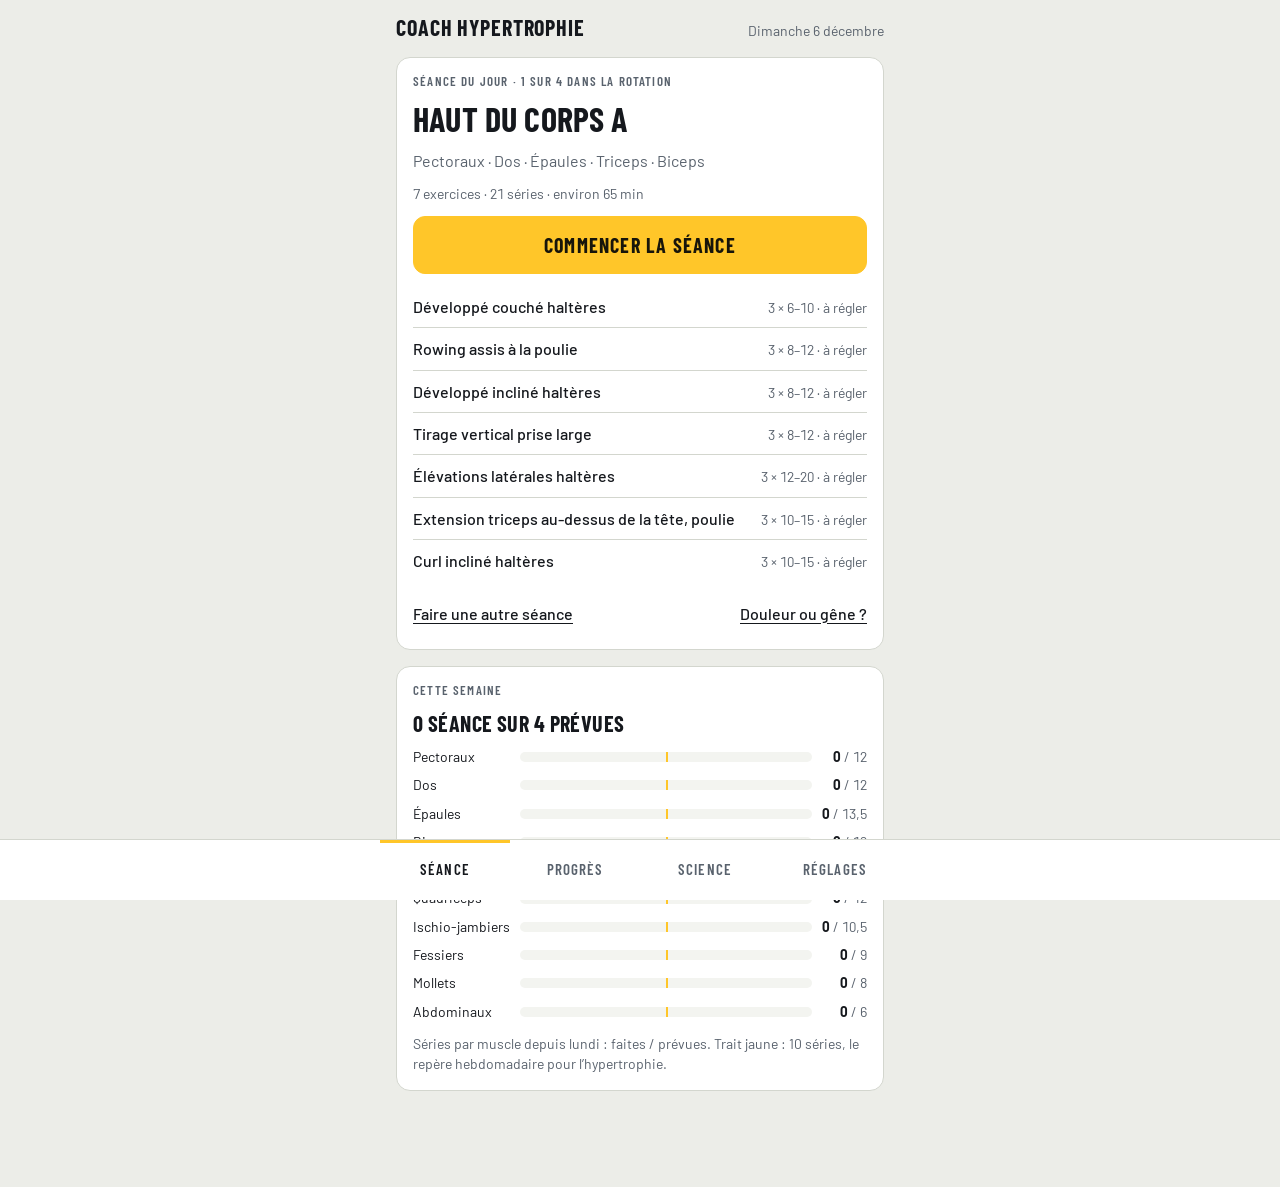
==== index.html @ 6df6e328 "Coach Hypertrophie : application web de musculation Séance du jour en rotation, charge conseillée pa" ====
<!DOCTYPE html>
<html lang="fr">
<head>
<meta charset="utf-8">
<meta name="viewport" content="width=device-width, initial-scale=1">
<title>Coach Hypertrophie</title>
<meta name="apple-mobile-web-app-capable" content="yes">
<meta name="mobile-web-app-capable" content="yes">
<meta name="apple-mobile-web-app-title" content="Coach">
<meta name="apple-mobile-web-app-status-bar-style" content="default">
<meta name="theme-color" content="#ECEDE8" media="(prefers-color-scheme: light)">
<meta name="theme-color" content="#111317" media="(prefers-color-scheme: dark)">
<link rel="manifest" href="manifest.webmanifest">
<link rel="apple-touch-icon" href="icons/icon-180.png">
<link rel="icon" type="image/png" href="icons/icon-192.png">
<link rel="preconnect" href="https://fonts.googleapis.com">
<link rel="preconnect" href="https://fonts.gstatic.com" crossorigin>
<link href="https://fonts.googleapis.com/css2?family=Barlow+Condensed:wght@500;600;700&family=Barlow:wght@400;500;600&display=swap" rel="stylesheet">
<style>
:root{
  /* Plan : une seule colonne, pensée pour le téléphone tenu d'une main à la salle.
     Un seul élément fort : la plaque jaune qui porte la charge. Le reste est calme. */
  --bg:#ECEDE8; --surface:#FFFFFF; --surface2:#F3F4F0; --ink:#15181D; --muted:#59626D; --line:#D3D6CE;
  --accent:#FFC629; --accent-ink:#17150A;
  --good:#1B7F45; --warn:#A85800; --bad:#C2352B;
  --fd:'Barlow Condensed','Arial Narrow','Helvetica Neue',sans-serif;
  --fb:'Barlow',system-ui,-apple-system,'Segoe UI',Roboto,sans-serif;
  --r:14px;
}
@media (prefers-color-scheme: dark){
  :root:not([data-theme="light"]){
    --bg:#111317; --surface:#1A1D23; --surface2:#23272F; --ink:#F0F1EC; --muted:#9AA2AC; --line:#30353E;
    --good:#43C17C; --warn:#F0A63A; --bad:#F26A5F; color-scheme:dark;
  }
}
:root[data-theme="dark"]{
  --bg:#111317; --surface:#1A1D23; --surface2:#23272F; --ink:#F0F1EC; --muted:#9AA2AC; --line:#30353E;
  --good:#43C17C; --warn:#F0A63A; --bad:#F26A5F; color-scheme:dark;
}
*{box-sizing:border-box}
html,body{margin:0;min-height:100%}
body{background:var(--bg);color:var(--ink);font:400 16px/1.45 var(--fb);-webkit-text-size-adjust:100%;-webkit-tap-highlight-color:transparent}
button,input,select,textarea{font:inherit;color:inherit}
button{touch-action:manipulation;cursor:pointer}
h1,h2,h3,p{margin:0}
h1,h2,h3{text-wrap:balance}
a{color:inherit}
:focus-visible{outline:3px solid var(--accent);outline-offset:2px}
#app{max-width:520px;margin:0 auto;padding:16px 16px 96px;display:flex;flex-direction:column;gap:16px}
#app.v-workout{padding-bottom:40px}

/* ---- éléments communs ---- */
.brand{display:flex;justify-content:space-between;align-items:baseline;gap:12px}
.brand b{font:700 22px/1 var(--fd);letter-spacing:.04em;text-transform:uppercase}
.brand span{color:var(--muted);font-size:14px}
.card{background:var(--surface);border:1px solid var(--line);border-radius:var(--r);padding:16px;display:flex;flex-direction:column;gap:12px}
.eyebrow{font:600 13px/1.2 var(--fd);letter-spacing:.09em;text-transform:uppercase;color:var(--muted)}
.title{font:700 34px/1.02 var(--fd);letter-spacing:.005em;text-transform:uppercase}
.h2{font:700 22px/1.1 var(--fd);letter-spacing:.02em;text-transform:uppercase}
.muted{color:var(--muted)}
.small{font-size:14px}
.row{display:flex;gap:10px;align-items:center}
.wrap{flex-wrap:wrap}
.grow{flex:1 1 auto;min-width:0}
.num{font-variant-numeric:tabular-nums}
.btn{min-height:48px;padding:10px 16px;border-radius:12px;border:1px solid var(--line);background:var(--surface);font-weight:600;text-align:center}
.btn:active{transform:translateY(1px)}
.btn.primary{background:var(--accent);border-color:var(--accent);color:var(--accent-ink);font:700 20px/1 var(--fd);letter-spacing:.06em;text-transform:uppercase;min-height:58px}
.btn.dark{background:var(--ink);border-color:var(--ink);color:var(--bg)}
.btn.danger{color:var(--bad);border-color:var(--bad)}
.btn.block{width:100%}
.btn.sm{min-height:40px;padding:6px 12px;font-size:14px}
.link{background:none;border:0;padding:8px 0;text-decoration:underline;text-underline-offset:3px;font-weight:500;min-height:40px;text-align:left}
.pill{display:inline-flex;align-items:center;gap:6px;padding:3px 10px;border-radius:999px;border:1px solid var(--line);font-size:13px;font-weight:600;white-space:nowrap}
.pill.good{color:var(--good);border-color:var(--good)}
.pill.warn{color:var(--warn);border-color:var(--warn)}
.pill.bad{color:var(--bad);border-color:var(--bad)}
.pill.solid{background:var(--ink);color:var(--bg);border-color:var(--ink)}

/* ---- accueil ---- */
.exlist{list-style:none;margin:0;padding:0;display:flex;flex-direction:column}
.exlist li{display:flex;justify-content:space-between;gap:12px;padding:9px 0;border-top:1px solid var(--line);align-items:baseline}
.exlist li:first-child{border-top:0}
.exlist .n{font-weight:500}
.exlist .d{color:var(--muted);font-size:14px;white-space:nowrap;font-variant-numeric:tabular-nums}
.exlist li.off .n{text-decoration:line-through;color:var(--muted)}
.vol{display:grid;grid-template-columns:auto 1fr auto;gap:8px 10px;align-items:center;font-size:14px}
.vol .bar{height:10px;background:var(--surface2);border-radius:5px;position:relative;overflow:hidden}
.vol .bar i{position:absolute;left:0;top:0;bottom:0;background:var(--ink);border-radius:5px}
.vol .bar i.ok{background:var(--good)}
.vol .bar em{position:absolute;left:50%;top:0;bottom:0;width:2px;background:var(--accent)}
.vol .v{font-variant-numeric:tabular-nums;color:var(--muted);text-align:right;white-space:nowrap}
.vol .v b{color:var(--ink)}
.tabs{position:fixed;left:0;right:0;bottom:0;background:var(--surface);border-top:1px solid var(--line);z-index:5}
.tabs div{max-width:520px;margin:0 auto;display:grid;grid-template-columns:repeat(4,1fr)}
.tabs button{background:none;border:0;border-top:3px solid transparent;min-height:60px;padding:8px 2px 12px;font:600 15px/1 var(--fd);letter-spacing:.07em;text-transform:uppercase;color:var(--muted)}
.tabs button.on{color:var(--ink);border-top-color:var(--accent)}

/* ---- séance ---- */
.wtop{display:flex;align-items:center;gap:8px}
.wtop .mid{flex:1;min-width:0;text-align:center}
.wtop .mid b{display:block;font:700 18px/1.1 var(--fd);letter-spacing:.05em;text-transform:uppercase;white-space:nowrap;overflow:hidden;text-overflow:ellipsis}
.wtop .mid span{font-variant-numeric:tabular-nums;color:var(--muted);font-size:14px}
.segs{display:flex;gap:4px}
.segs i{flex:1;height:6px;border-radius:3px;background:var(--line)}
.segs i.done{background:var(--ink)}
.segs i.cur{background:var(--accent)}
.segs i.skip{background:repeating-linear-gradient(90deg,var(--line) 0 4px,transparent 4px 8px)}
.banner{background:var(--surface);border:2px solid var(--accent);border-radius:var(--r);padding:12px 14px;display:flex;flex-direction:column;gap:10px}
.demo{position:relative;border-radius:var(--r);overflow:hidden;background:#000;aspect-ratio:3/2;border:0;padding:0;display:block;width:100%}
.demo .ph{position:absolute;inset:0;background-size:200% 100%;background-position:0 0;animation:flip 2.8s steps(1) infinite}
.demo.paused .ph{animation-play-state:paused}
.demo .lbl{position:absolute;left:10px;bottom:10px;background:rgba(0,0,0,.66);color:#fff;font:600 13px/1 var(--fd);letter-spacing:.08em;text-transform:uppercase;padding:6px 9px;border-radius:6px}
@keyframes flip{0%{background-position:0 0}50%{background-position:100% 0}100%{background-position:100% 0}}
@media (prefers-reduced-motion: reduce){
  .demo{aspect-ratio:3/1}
  .demo .ph{animation:none;background-size:100% 100%}
}
.exname{font:700 30px/1.02 var(--fd);letter-spacing:.005em;text-transform:uppercase}
.plate{background:var(--accent);color:var(--accent-ink);border-radius:var(--r);padding:14px 16px 12px;display:grid;grid-template-columns:1fr auto;gap:4px 14px;align-items:end;position:relative;overflow:hidden}
.plate::after{content:"";position:absolute;right:-70px;top:-70px;width:210px;height:210px;border-radius:50%;border:26px solid rgba(23,21,10,.07);box-shadow:inset 0 0 0 34px rgba(23,21,10,.05);pointer-events:none}
.plate .eyebrow{grid-column:1/-1;color:var(--accent-ink);opacity:.72}
.plate .load{font:700 76px/.86 var(--fd);letter-spacing:-.01em;font-variant-numeric:tabular-nums;display:flex;align-items:baseline;gap:6px;flex-wrap:wrap}
.plate .load.txt{font-size:40px;line-height:1}
.plate .load small{font:600 20px/1 var(--fd);letter-spacing:.04em;text-transform:uppercase}
.plate .unit{grid-column:1;font:600 14px/1.2 var(--fd);letter-spacing:.08em;text-transform:uppercase;opacity:.72;min-height:17px}
.plate .side{grid-row:2/4;grid-column:2;text-align:right;position:relative;z-index:1}
.plate .side b{display:block;font:700 40px/.9 var(--fd);font-variant-numeric:tabular-nums}
.plate .side span{display:block;font:600 14px/1.25 var(--fd);letter-spacing:.08em;text-transform:uppercase;opacity:.72}
.why{font-size:15px}
.note{font-size:14px;color:var(--muted);border-left:3px solid var(--accent);padding-left:10px}
.note.alert{border-left-color:var(--bad);color:var(--ink)}
.chips{display:flex;gap:8px;flex-wrap:wrap}
.setchip{border:1px solid var(--line);background:var(--surface);border-radius:10px;padding:8px 10px;font-size:14px;font-weight:600;font-variant-numeric:tabular-nums;min-height:40px}
.inputs{display:grid;grid-template-columns:1fr 1fr;gap:10px}
.stp{display:flex;flex-direction:column;gap:6px}
.stp label{font:600 13px/1.2 var(--fd);letter-spacing:.09em;text-transform:uppercase;color:var(--muted)}
.stp div{display:grid;grid-template-columns:48px 1fr 48px;border:1px solid var(--line);border-radius:12px;overflow:hidden;background:var(--surface)}
.stp button{border:0;background:var(--surface2);font:700 26px/1 var(--fd);min-height:56px}
.stp input{border:0;background:transparent;text-align:center;font:700 30px/1 var(--fd);width:100%;min-width:0;font-variant-numeric:tabular-nums;padding:0}
.seg{display:flex;border:1px solid var(--line);border-radius:12px;overflow:hidden;background:var(--surface)}
.seg button{flex:1;border:0;border-left:1px solid var(--line);background:transparent;min-height:46px;font-weight:600;padding:6px 4px}
.seg button:first-child{border-left:0}
.seg button.on{background:var(--ink);color:var(--bg)}
.field{display:flex;flex-direction:column;gap:6px}
.field>span{font:600 13px/1.2 var(--fd);letter-spacing:.09em;text-transform:uppercase;color:var(--muted)}
.acts{display:grid;grid-template-columns:1fr 1fr;gap:8px}
.acts .btn{font-size:15px;padding:8px 10px}
.cues{margin:0;padding-left:22px;display:flex;flex-direction:column;gap:4px;font-size:15px}
.rest{background:var(--ink);color:var(--bg);border-radius:var(--r);padding:16px;display:flex;flex-direction:column;gap:12px}
.rest .eyebrow{color:inherit;opacity:.7}
.rest .t{font:700 84px/.82 var(--fd);font-variant-numeric:tabular-nums;letter-spacing:-.01em}
.rest .bar{height:8px;border-radius:4px;background:rgba(127,127,127,.35);overflow:hidden}
.rest .bar i{display:block;height:100%;background:var(--accent);width:0}
.rest .btn{background:transparent;color:inherit;border-color:rgba(127,127,127,.6)}
.rest .btn.primary{background:var(--accent);color:var(--accent-ink);border-color:var(--accent)}
.rest .tip{font-size:15px;opacity:.9}
.queue{list-style:none;margin:0;padding:0}
.queue li{border-top:1px solid var(--line)}
.queue li:first-child{border-top:0}
.queue button{width:100%;background:none;border:0;display:flex;justify-content:space-between;gap:12px;padding:11px 0;text-align:left;align-items:baseline;min-height:44px}
.queue .d{color:var(--muted);font-size:14px;white-space:nowrap}

/* ---- rapport, progrès ---- */
.tiles{display:grid;grid-template-columns:repeat(3,1fr);gap:8px}
.tile{background:var(--surface2);border-radius:10px;padding:10px 8px;text-align:center}
.tile b{display:block;font:700 28px/1 var(--fd);font-variant-numeric:tabular-nums}
.tile span{font:600 12px/1.2 var(--fd);letter-spacing:.08em;text-transform:uppercase;color:var(--muted)}
.rrow{border-top:1px solid var(--line);padding:11px 0;display:flex;flex-direction:column;gap:5px}
.rrow:first-child{border-top:0;padding-top:0}
.rrow .hd{display:flex;justify-content:space-between;gap:10px;align-items:baseline}
.rrow .hd b{font-weight:600}
.rrow .sets{font-size:14px;color:var(--muted);font-variant-numeric:tabular-nums}
.list{list-style:none;margin:0;padding:0;display:flex;flex-direction:column;gap:8px}
.list li{padding-left:16px;position:relative}
.list li::before{content:"";position:absolute;left:0;top:.62em;width:7px;height:2px;background:var(--ink)}
.sess{width:100%;background:none;border:0;border-top:1px solid var(--line);padding:12px 0;display:flex;justify-content:space-between;gap:12px;text-align:left;align-items:center;min-height:52px}
.sess:first-of-type{border-top:0}
.sess small{display:block;color:var(--muted);font-size:14px}
.chart{width:100%;height:auto;display:block}
.chart text{font:500 11px var(--fb);fill:var(--muted)}
select,.inp{min-height:48px;border-radius:12px;border:1px solid var(--line);background:var(--surface);padding:8px 12px;width:100%;font-size:16px}
textarea.inp{min-height:110px;font-size:14px;font-family:ui-monospace,Menlo,monospace}
.sci .k{font:700 22px/1.08 var(--fd);letter-spacing:.01em;text-transform:uppercase}
.sci .app{background:var(--surface2);border-radius:10px;padding:10px 12px;font-size:15px}
.sci .src{font-size:14px;color:var(--muted);display:flex;flex-direction:column;gap:4px}
.set-row{display:flex;justify-content:space-between;gap:12px;align-items:center;border-top:1px solid var(--line);padding:10px 0}
.set-row:first-of-type{border-top:0}
.sw{min-width:92px}

/* ---- feuilles et messages ---- */
#sheet{position:fixed;inset:0;z-index:20;display:none}
#sheet.on{display:block}
#sheet .bg{position:absolute;inset:0;background:rgba(0,0,0,.55)}
#sheet .box{position:absolute;left:0;right:0;bottom:0;max-height:88%;overflow:auto;background:var(--surface);border-radius:18px 18px 0 0;padding:18px 16px 28px;display:flex;flex-direction:column;gap:12px;max-width:520px;margin:0 auto}
.zone{display:grid;grid-template-columns:1fr 210px;gap:10px;align-items:center}
.alt{width:100%;text-align:left;background:var(--surface);border:1px solid var(--line);border-radius:12px;padding:10px 12px;display:flex;flex-direction:column;gap:6px;min-height:52px}
.alt[disabled]{opacity:.55}
.alt.cur{border-color:var(--ink);border-width:2px}
#toast{position:fixed;left:16px;right:16px;bottom:78px;z-index:30;display:none;justify-content:center;pointer-events:none}
#toast.on{display:flex}
#toast div{background:var(--ink);color:var(--bg);padding:12px 16px;border-radius:12px;max-width:488px;font-weight:500;box-shadow:0 6px 24px rgba(0,0,0,.25)}
.v-workout~#toast{bottom:20px}
@media (max-width:360px){
  .plate .load{font-size:62px}
  .zone{grid-template-columns:1fr}
  .tiles{grid-template-columns:repeat(2,1fr)}
}

</style>
</head>
<body>
<main id="app"></main>
<div id="sheet"></div>
<div id="toast" role="status" aria-live="polite"></div>
<script>
/* ===== Données : muscles, zones, exercices, programme, conseils, sources ===== */
const MUSCLES = {pecs:'Pectoraux', dos:'Dos', epaules:'Épaules', biceps:'Biceps', triceps:'Triceps',
  quads:'Quadriceps', ischios:'Ischio-jambiers', fessiers:'Fessiers', mollets:'Mollets', abdos:'Abdominaux'};
const ZONES = {ep:'Épaule', co:'Coude', po:'Poignet', nu:'Nuque', do:'Bas du dos', ha:'Hanche', ge:'Genou', ch:'Cheville / pied'};
const EQ = {machine:'Machine', cable:'Poulie', dumbbell:'Haltères', barbell:'Barre', smith:'Barre guidée', body:'Poids du corps'};
const GENERIC_ST = {dumbbell:1, barbell:1, cable:1, body:1, ezbar:1};

/* X(id, nom, muscle principal, muscles secondaires (0,5 série), créneau, poste, matériel,
     type c=polyarticulaire i=isolation, pas de charge, sollicitation articulaire 0-3, photo, consignes, options) */
const EX = [];
function X(id,n,m,s,slot,st,eq,t,inc,j,img,cues,o){ EX.push(Object.assign({id:id,n:n,m:m,s:s,slot:slot,st:st,eq:eq,t:t,inc:inc,j:j,img:img,cues:cues},o||{})); }

// ---------- Pectoraux
X('dc_halt','Développé couché haltères','pecs',['triceps','epaules'],'press_h','dumbbell','dumbbell','c',2,{ep:2,co:1,po:1},'Dumbbell_Bench_Press',
  ['Allongé, pieds au sol, omoplates serrées.','Descends les haltères au niveau de la poitrine, coudes à 45°.','Pousse sans décoller les épaules du banc.'],{per:1,start:14});
X('chest_press','Chest press machine','pecs',['triceps','epaules'],'press_h','chestpress','machine','c',5,{ep:1,co:1,po:1},'Machine_Bench_Press',
  ['Règle le siège : poignées à hauteur de poitrine.','Pousse sans verrouiller les coudes, reviens lentement.','Garde les omoplates collées au dossier.'],{start:30});
X('dc_barre','Développé couché barre','pecs',['triceps','epaules'],'press_h','benchbar','barbell','c',2.5,{ep:3,co:2,po:2},'Barbell_Bench_Press_-_Medium_Grip',
  ['Yeux sous la barre, omoplates serrées, pieds ancrés.','Descends la barre sur le bas de la poitrine.','Poignets droits, coudes à 45° du buste.'],{start:40});
X('dc_smith','Développé couché barre guidée','pecs',['triceps','epaules'],'press_h','smith','smith','c',2.5,{ep:2,co:1,po:2},'Smith_Machine_Bench_Press',
  ['Banc centré sous la barre guidée.','Descends sur le milieu de la poitrine, pousse droit.','Omoplates serrées pendant toute la série.'],{start:30});
X('pompes','Pompes','pecs',['triceps','epaules'],'press_h','body','body','c',2.5,{ep:1,co:1,po:2},'Pushups',
  ['Mains un peu plus larges que les épaules, corps gainé.','Descends la poitrine près du sol, repousse.','Ne creuse pas le bas du dos.'],{bw:1,noload:1});
X('di_halt','Développé incliné haltères','pecs',['triceps','epaules'],'press_incline','dumbbell','dumbbell','c',2,{ep:2,co:1,po:1},'Incline_Dumbbell_Press',
  ['Banc incliné à 30°, omoplates serrées.','Descends les haltères sur le haut de la poitrine.','Pousse vers le haut, pas vers l\'avant.'],{per:1,start:12});
X('di_machine','Développé incliné machine','pecs',['triceps','epaules'],'press_incline','inclinepress','machine','c',5,{ep:1,co:1,po:1},'Leverage_Incline_Chest_Press',
  ['Règle le siège : poignées au niveau du haut de la poitrine.','Pousse, puis reviens lentement jusqu\'à l\'étirement.','Dos et tête contre le dossier.'],{start:25});
X('di_smith','Développé incliné barre guidée','pecs',['triceps','epaules'],'press_incline','smith','smith','c',2.5,{ep:2,co:1,po:2},'Smith_Machine_Incline_Bench_Press',
  ['Banc incliné à 30° sous la barre guidée.','Descends sur le haut de la poitrine.','Coudes sous la barre, poignets droits.'],{start:25});
X('di_barre','Développé incliné barre','pecs',['triceps','epaules'],'press_incline','inclinebar','barbell','c',2.5,{ep:3,co:2,po:2},'Barbell_Incline_Bench_Press_-_Medium_Grip',
  ['Banc incliné à 30°, prise un peu plus large que les épaules.','Descends la barre sous les clavicules.','Garde les fesses sur le banc.'],{start:30});
X('pecdeck','Pec deck (butterfly)','pecs',[],'fly','pecdeck','machine','i',5,{ep:2},'Butterfly',
  ['Siège réglé : coudes à hauteur d\'épaules.','Ramène les bras devant toi, serre une seconde.','Reviens lentement jusqu\'à sentir l\'étirement des pectoraux.'],{start:25});
X('ecarte_poulie','Écarté à la poulie vis-à-vis','pecs',[],'fly','cable','cable','i',2.5,{ep:2,co:1},'Cable_Crossover',
  ['Poulies hautes, un pied devant, buste légèrement penché.','Ramène les mains devant toi, coudes légèrement fléchis.','Laisse les bras s\'ouvrir lentement au retour.'],{per:1,start:10});
X('ecarte_poulie_basse','Écarté poulie basse','pecs',[],'fly','cable','cable','i',2.5,{ep:1,co:1},'Low_Cable_Crossover',
  ['Poulies en bas, un pied devant.','Monte les mains devant la poitrine, de bas en haut.','Garde les coudes légèrement fléchis.'],{per:1,start:7.5});
X('ecarte_halt','Écarté haltères','pecs',[],'fly','dumbbell','dumbbell','i',1,{ep:3,co:1,po:1},'Dumbbell_Flyes',
  ['Allongé, haltères au-dessus de la poitrine, coudes souples.','Ouvre les bras en arc de cercle jusqu\'à l\'étirement.','Ne descends pas plus bas que les épaules.'],{per:1,start:8});

// ---------- Dos
X('tirage_large','Tirage vertical prise large','dos',['biceps'],'pull_v','latpull','machine','c',5,{ep:2,co:1,po:1},'Wide-Grip_Lat_Pulldown',
  ['Cuisses calées, prise plus large que les épaules.','Tire la barre vers le haut de la poitrine.','Tire avec les coudes, sans balancer le buste.'],{start:35});
X('tirage_neutre','Tirage vertical prise neutre serrée','dos',['biceps'],'pull_v','latpull','machine','c',5,{ep:1,co:1},'V-Bar_Pulldown',
  ['Poignée serrée, paumes face à face.','Tire vers le haut de la poitrine, coudes le long du corps.','Laisse les bras se tendre complètement en haut.'],{start:35});
X('tractions','Tractions','dos',['biceps'],'pull_v','pullupbar','body','c',2.5,{ep:2,co:2,po:1},'Pullups',
  ['Suspendu, prise un peu plus large que les épaules.','Monte le menton au-dessus de la barre.','Descends bras presque tendus, sans à-coup.'],{bw:1});
X('tirage_supi','Tirage vertical en supination','dos',['biceps'],'pull_v','latpull','machine','c',5,{ep:1,co:2,po:2},'Underhand_Cable_Pulldowns',
  ['Paumes vers toi, mains largeur d\'épaules.','Tire la barre vers la poitrine.','Contrôle la remontée jusqu\'à l\'étirement.'],{start:35});
X('rowing_poulie','Rowing assis à la poulie','dos',['biceps'],'row','seatedrow','machine','c',5,{ep:1,co:1,do:1},'Seated_Cable_Rows',
  ['Assis, dos droit, genoux légèrement fléchis.','Tire la poignée vers le nombril, coudes près du corps.','Laisse les épaules partir vers l\'avant au retour.'],{start:35});
X('rowing_machine','Rowing machine, poitrine en appui','dos',['biceps'],'row','rowmachine','machine','c',5,{ep:1,co:1},'Leverage_Iso_Row',
  ['Poitrine contre l\'appui, pieds au sol.','Tire les coudes vers l\'arrière, serre les omoplates.','Reviens bras tendus, lentement.'],{start:30});
X('rowing_halt','Rowing haltère un bras','dos',['biceps'],'row','dumbbell','dumbbell','c',2,{ep:1,co:1,po:1,do:1},'One-Arm_Dumbbell_Row',
  ['Un genou et une main sur le banc, dos plat.','Tire l\'haltère vers la hanche.','Ne tourne pas le buste.'],{per:1,start:16});
X('rowing_tbar','Rowing T-bar, poitrine en appui','dos',['biceps'],'row','tbar','machine','c',5,{ep:1,co:1,po:1},'Lying_T-Bar_Row',
  ['Poitrine sur l\'appui, bras tendus.','Tire les poignées vers toi, serre les omoplates.','Redescends lentement jusqu\'à l\'étirement.'],{start:20});
X('rowing_incline','Rowing haltères sur banc incliné','dos',['biceps'],'row','dumbbell','dumbbell','c',2,{ep:1,co:1,po:1},'Dumbbell_Incline_Row',
  ['Poitrine sur un banc incliné à 30–45°.','Tire les haltères vers les hanches.','Garde la poitrine sur le banc.'],{per:1,start:12});
X('rowing_barre','Rowing barre buste penché','dos',['biceps'],'row','barbell','barbell','c',2.5,{ep:1,co:1,po:1,do:3,ha:1},'Bent_Over_Barbell_Row',
  ['Buste penché à 45°, dos plat, genoux fléchis.','Tire la barre vers le nombril.','Gaine le ventre, ne te redresse pas.'],{start:40});
X('pullover_poulie','Pull-over poulie, bras tendus','dos',[],'lat_iso','cable','cable','i',2.5,{ep:2,co:1},'Straight-Arm_Pulldown',
  ['Debout face à la poulie haute, bras tendus.','Abaisse la barre jusqu\'aux cuisses, bras presque tendus.','Remonte lentement jusqu\'à l\'étirement du dos.'],{start:20});
X('pullover_halt','Pull-over haltère','dos',[],'lat_iso','dumbbell','dumbbell','i',2,{ep:3,co:1},'Straight-Arm_Dumbbell_Pullover',
  ['Allongé, un haltère tenu à deux mains au-dessus de la poitrine.','Descends l\'haltère derrière la tête, bras souples.','Arrête-toi quand l\'étirement devient fort.'],{start:14});

// ---------- Épaules
X('de_halt','Développé épaules haltères assis','epaules',['triceps'],'press_v','dumbbell','dumbbell','c',2,{ep:2,co:1,po:1,do:1,nu:1},'Seated_Dumbbell_Press',
  ['Assis, dossier presque vertical, haltères à hauteur d\'oreilles.','Pousse au-dessus de la tête sans cambrer.','Redescends jusqu\'à hauteur d\'oreilles.'],{per:1,start:10});
X('de_machine','Développé épaules machine','epaules',['triceps'],'press_v','shoulderpress','machine','c',5,{ep:2,co:1,po:1},'Machine_Shoulder_Military_Press',
  ['Siège réglé : poignées à hauteur d\'épaules.','Pousse vers le haut sans verrouiller les coudes.','Dos contre le dossier.'],{start:20});
X('de_neutre','Développé épaules haltères, prise neutre','epaules',['triceps'],'press_v','dumbbell','dumbbell','c',2,{ep:1,co:1,po:1,do:1},'Standing_Palms-In_Dumbbell_Press',
  ['Haltères devant les épaules, paumes face à face.','Pousse vers le haut, coudes vers l\'avant.','Cette prise est plus douce pour l\'épaule.'],{per:1,start:10});
X('de_smith','Développé épaules barre guidée','epaules',['triceps'],'press_v','smith','smith','c',2.5,{ep:2,co:1,po:2,do:1},'Smith_Machine_Overhead_Shoulder_Press',
  ['Assis sous la barre guidée, barre au niveau du menton.','Pousse au-dessus de la tête.','Coudes sous la barre.'],{start:20});
X('de_barre','Développé militaire barre','epaules',['triceps'],'press_v','barbell','barbell','c',2.5,{ep:3,co:1,po:2,do:2,nu:1},'Standing_Military_Press',
  ['Debout, barre sur le haut de la poitrine, ventre gainé.','Pousse la barre au-dessus de la tête.','Serre les fessiers pour ne pas cambrer.'],{start:30});
X('lat_halt','Élévations latérales haltères','epaules',[],'lateral','dumbbell','dumbbell','i',1,{ep:2,po:1,nu:1},'Side_Lateral_Raise',
  ['Debout, haltères le long du corps, buste à peine penché.','Monte les bras sur les côtés jusqu\'à l\'horizontale.','Pense à écarter les coudes, pas à monter les mains.'],{per:1,start:6});
X('lat_poulie','Élévations latérales à la poulie','epaules',[],'lateral','cable','cable','i',1.25,{ep:2},'Standing_Low-Pulley_Deltoid_Raise',
  ['Poulie basse, poignée dans la main opposée.','Monte le bras sur le côté jusqu\'à l\'horizontale.','Tension constante : reviens lentement.'],{per:1,start:5});
X('lat_scaption','Élévations dans le plan de l\'omoplate','epaules',[],'lateral','dumbbell','dumbbell','i',1,{ep:1},'Dumbbell_Scaption',
  ['Haltères devant les cuisses, pouces vers le haut.','Monte les bras à 30° vers l\'avant, jusqu\'aux épaules.','Trajectoire en V, sans hausser les épaules.'],{per:1,start:5});
X('lat_incline','Élévation latérale couché sur banc incliné','epaules',[],'lateral','dumbbell','dumbbell','i',1,{ep:2},'One-Arm_Incline_Lateral_Raise',
  ['Allongé sur le côté sur un banc incliné.','Monte l\'haltère jusqu\'à l\'horizontale.','Descends lentement, bras devant toi.'],{per:1,start:5});
X('rear_machine','Pec deck inversé','epaules',[],'rear_delt','pecdeck','machine','i',5,{ep:1},'Reverse_Machine_Flyes',
  ['Face à la machine, poitrine contre l\'appui.','Écarte les bras vers l\'arrière.','Bras presque tendus, sans hausser les épaules.'],{start:15});
X('face_pull','Face pull à la corde','epaules',[],'rear_delt','cable','cable','i',2.5,{ep:1,co:1},'Face_Pull',
  ['Poulie à hauteur du visage, corde en mains.','Tire la corde vers le front, coudes hauts.','Écarte les mains en fin de mouvement.'],{start:15});
X('oiseau_poulie','Oiseau à la poulie','epaules',[],'rear_delt','cable','cable','i',1.25,{ep:1},'Cable_Rear_Delt_Fly',
  ['Poulie à hauteur d\'épaule, poignée dans la main opposée.','Écarte le bras vers l\'arrière.','Garde le bras presque tendu.'],{per:1,start:5});
X('oiseau_halt','Oiseau haltères, assis penché','epaules',[],'rear_delt','dumbbell','dumbbell','i',1,{ep:1,do:1},'Seated_Bent-Over_Rear_Delt_Raise',
  ['Assis, buste penché sur les cuisses.','Écarte les bras sur les côtés.','Petits poids, mouvement contrôlé.'],{per:1,start:5});

// ---------- Biceps
X('curl_incline','Curl incliné haltères','biceps',[],'curl','dumbbell','dumbbell','i',1,{ep:1,co:2,po:1},'Incline_Dumbbell_Curl',
  ['Banc incliné à 60°, bras pendants.','Fléchis les coudes sans avancer les épaules.','Redescends jusqu\'au bras tendu : c\'est là que le biceps travaille le plus.'],{per:1,start:8});
X('curl_ez','Curl barre EZ','biceps',[],'curl','ezbar','barbell','i',2.5,{co:2,po:1},'EZ-Bar_Curl',
  ['Debout, coudes près du corps.','Monte la barre sans balancer le buste.','Descends en 2 à 3 secondes.'],{start:20});
X('curl_poulie','Curl à la poulie basse','biceps',[],'curl','cable','cable','i',2.5,{co:1,po:1},'Standing_Biceps_Cable_Curl',
  ['Face à la poulie basse, coudes près du corps.','Monte la barre vers les épaules.','Tension constante, pas d\'élan.'],{start:20});
X('curl_pupitre_machine','Curl pupitre machine','biceps',[],'curl','curlmachine','machine','i',5,{co:2,po:1},'Machine_Preacher_Curls',
  ['Bras à plat sur le pupitre.','Fléchis les coudes, serre en haut.','Redescends presque bras tendus.'],{start:20});
X('curl_pupitre','Curl pupitre barre EZ','biceps',[],'curl','preacher','barbell','i',2.5,{co:2,po:1},'Preacher_Curl',
  ['Bras sur le pupitre, barre EZ en mains.','Monte la barre vers les épaules.','Descends lentement, sans décoller les coudes.'],{start:15});
X('curl_halt','Curl haltères debout','biceps',[],'curl','dumbbell','dumbbell','i',1,{co:1,po:1},'Dumbbell_Bicep_Curl',
  ['Debout, haltères le long du corps.','Monte en tournant les paumes vers le haut.','Coudes fixes.'],{per:1,start:9});
X('curl_marteau','Curl marteau','biceps',[],'hammer','dumbbell','dumbbell','i',1,{co:1},'Hammer_Curls',
  ['Haltères le long du corps, paumes face à face.','Monte sans tourner les poignets.','Coudes collés au buste.'],{per:1,start:10});
X('curl_marteau_corde','Curl marteau à la corde','biceps',[],'hammer','cable','cable','i',2.5,{co:1},'Cable_Hammer_Curls_-_Rope_Attachment',
  ['Poulie basse, corde, paumes face à face.','Monte la corde vers les épaules.','Coudes fixes, descends lentement.'],{start:20});
X('curl_inverse','Curl inversé barre EZ','biceps',[],'hammer','ezbar','barbell','i',2.5,{co:2,po:2},'Reverse_Barbell_Curl',
  ['Barre en mains, paumes vers le bas.','Monte la barre, poignets droits.','Charge légère, mouvement strict.'],{start:15});

// ---------- Triceps
X('tri_corde_haut','Extension triceps au-dessus de la tête, poulie','triceps',[],'tri_overhead','cable','cable','i',2.5,{ep:2,co:2,po:1},'Cable_Rope_Overhead_Triceps_Extension',
  ['Dos à la poulie, corde derrière la tête, coudes hauts.','Tends les bras vers l\'avant et le haut.','Laisse la corde redescendre loin derrière la tête.'],{start:15});
X('tri_halt_haut','Extension triceps haltère au-dessus de la tête','triceps',[],'tri_overhead','dumbbell','dumbbell','i',2,{ep:2,co:2,po:1},'Seated_Triceps_Press',
  ['Assis, un haltère tenu à deux mains au-dessus de la tête.','Descends derrière la nuque, coudes vers le plafond.','Tends les bras sans écarter les coudes.'],{start:14});
X('barre_front','Barre au front (barre EZ)','triceps',[],'tri_overhead','ezbar','barbell','i',2.5,{ep:1,co:3,po:1},'EZ-Bar_Skullcrusher',
  ['Allongé, barre au-dessus du front, bras tendus.','Fléchis les coudes, descends la barre vers le front.','Coudes fixes et serrés.'],{start:20});
X('tri_corde','Extension triceps poulie haute, corde','triceps',[],'tri_push','cable','cable','i',2.5,{co:2,po:1},'Triceps_Pushdown_-_Rope_Attachment',
  ['Face à la poulie haute, coudes collés au corps.','Tends les bras vers le bas, écarte la corde en bas.','Remonte jusqu\'à la poitrine.'],{start:20});
X('tri_barre','Extension triceps poulie haute, barre','triceps',[],'tri_push','cable','cable','i',2.5,{co:2,po:2},'Triceps_Pushdown',
  ['Face à la poulie haute, barre en mains.','Pousse vers le bas jusqu\'aux bras tendus.','Coudes immobiles.'],{start:25});
X('tri_machine','Extension triceps machine','triceps',[],'tri_push','trimachine','machine','i',5,{co:2,po:1},'Machine_Triceps_Extension',
  ['Bras sur l\'appui, poignées en mains.','Tends les bras.','Reviens lentement, coudes fixes.'],{start:20});
X('dips_machine','Dips machine','triceps',['pecs','epaules'],'tri_push','dipmachine','machine','c',5,{ep:2,co:2,po:1},'Dip_Machine',
  ['Assis, mains sur les poignées, coudes vers l\'arrière.','Pousse vers le bas jusqu\'aux bras tendus.','Remonte en contrôlant.'],{start:40});
X('dips','Dips aux barres parallèles','triceps',['pecs','epaules'],'tri_push','dipbars','body','c',2.5,{ep:3,co:2,po:2},'Dips_-_Triceps_Version',
  ['En appui bras tendus sur les barres.','Descends jusqu\'aux bras à 90°.','Buste droit pour cibler les triceps.'],{bw:1});
X('kickback','Kickback triceps haltère','triceps',[],'tri_push','dumbbell','dumbbell','i',1,{ep:1,co:1,do:1},'Tricep_Dumbbell_Kickback',
  ['Buste penché, coude collé au buste, bras fléchi.','Tends le bras vers l\'arrière.','Seul l\'avant-bras bouge.'],{per:1,start:6});

// ---------- Quadriceps
X('presse','Presse à cuisses','quads',['fessiers'],'squat','legpress','machine','c',10,{ge:2,ha:1,do:1,ch:1},'Leg_Press',
  ['Pieds largeur d\'épaules, au milieu du plateau.','Descends jusqu\'à 90° ou plus, sans décoller le bassin.','Pousse sans verrouiller les genoux.'],{start:80});
X('hack','Hack squat machine','quads',['fessiers'],'squat','hack','machine','c',10,{ge:3,ha:1,do:1,ch:2},'Hack_Squat',
  ['Dos et épaules contre les appuis.','Descends aussi bas que possible, talons au sol.','Genoux dans l\'axe des pieds.'],{start:40});
X('squat_barre','Squat barre','quads',['fessiers'],'squat','squatrack','barbell','c',2.5,{ge:2,ha:2,do:3,ch:2,ep:1,po:1},'Barbell_Squat',
  ['Barre sur les trapèzes, pieds largeur d\'épaules.','Descends hanches en arrière, cuisses au moins parallèles.','Dos gainé, genoux dans l\'axe des pieds.'],{start:50});
X('squat_smith','Squat barre guidée','quads',['fessiers'],'squat','smith','smith','c',5,{ge:2,ha:1,do:2,ch:1},'Smith_Machine_Squat',
  ['Barre guidée sur les trapèzes, pieds un peu en avant.','Descends cuisses parallèles au sol.','Pousse dans les talons.'],{start:40});
X('fente_bulgare','Fente bulgare haltères','quads',['fessiers'],'squat','dumbbell','dumbbell','c',2,{ge:2,ha:2,do:1,ch:2},'Split_Squat_with_Dumbbells',
  ['Pied arrière sur un banc, haltères en mains.','Descends le genou arrière vers le sol.','Buste droit, poids sur le pied avant.'],{per:1,start:10});
X('squat_halt','Squat gobelet haltère','quads',['fessiers'],'squat','dumbbell','dumbbell','c',2,{ge:2,ha:1,do:1,ch:2},'Goblet_Squat',
  ['Un haltère tenu contre la poitrine.','Descends entre tes jambes, coudes à l\'intérieur des genoux.','Dos droit, talons au sol.'],{start:16});
X('fentes','Fentes haltères','quads',['fessiers'],'squat','dumbbell','dumbbell','c',2,{ge:2,ha:1,do:1,ch:2},'Dumbbell_Lunges',
  ['Debout, haltères le long du corps.','Fais un grand pas en avant, descends, repousse.','Genou avant au-dessus du pied.'],{per:1,start:10});
X('squat_banc','Squat haltères jusqu\'au banc','quads',['fessiers'],'squat','dumbbell','dumbbell','c',2,{ge:1,ha:1,do:1,ch:1},'Dumbbell_Squat_To_A_Bench',
  ['Dos à un banc, haltères en mains.','Descends jusqu\'à effleurer le banc, remonte.','Amplitude réduite : plus doux pour les genoux.'],{per:1,start:10});
X('leg_ext','Leg extension','quads',[],'quad_iso','legext','machine','i',5,{ge:2},'Leg_Extensions',
  ['Dossier réglé, genoux dans l\'axe de la machine.','Tends les jambes, serre une seconde.','Redescends en 2 à 3 secondes.'],{start:30});
X('fente_arriere','Fentes arrière haltères','quads',['fessiers'],'quad_iso','dumbbell','dumbbell','c',2,{ge:1,ha:1,do:1,ch:1},'Dumbbell_Rear_Lunge',
  ['Debout, haltères le long du corps.','Recule une jambe, descends, reviens.','Le pas en arrière soulage le genou.'],{per:1,start:8});

// ---------- Ischio-jambiers et fessiers
X('sdt_roumain','Soulevé de terre roumain','ischios',[],'hinge','barbell','barbell','c',2.5,{do:2,ha:2,po:1},'Romanian_Deadlift',
  ['Debout, barre contre les cuisses, genoux à peine fléchis.','Recule les hanches, la barre glisse le long des jambes.','Dos plat, descends jusqu\'à l\'étirement des ischios.'],{full:['fessiers'],start:40});
X('sdt_halt','Soulevé de terre jambes tendues, haltères','ischios',[],'hinge','dumbbell','dumbbell','c',2,{do:2,ha:2,po:1},'Stiff-Legged_Dumbbell_Deadlift',
  ['Haltères devant les cuisses.','Recule les hanches, descends le long des jambes.','Dos plat, remonte en serrant les fessiers.'],{full:['fessiers'],per:1,start:14});
X('ext_lombaires','Extension au banc à 45°','ischios',[],'hinge','hyper','body','c',2.5,{do:2,ha:1},'Hyperextensions_Back_Extensions',
  ['Hanches sur le coussin, chevilles calées.','Descends le buste, remonte jusqu\'à l\'alignement.','Ne dépasse pas la ligne du corps.'],{full:['fessiers'],bw:1});
X('pull_through','Tirage poulie entre les jambes','ischios',[],'hinge','cable','cable','c',2.5,{do:1,ha:1},'Pull_Through',
  ['Dos à la poulie basse, corde entre les jambes.','Recule les hanches puis redresse-toi.','Le mouvement vient des hanches, pas des bras.'],{full:['fessiers'],start:25});
X('hip_thrust','Hip thrust barre','fessiers',['ischios'],'glute','barbell','barbell','c',5,{do:1,ha:1},'Barbell_Hip_Thrust',
  ['Haut du dos sur un banc, barre sur les hanches.','Monte le bassin jusqu\'à l\'alignement.','Serre les fessiers en haut, menton rentré.'],{start:40});
X('kick_poulie','Kickback fessier à la poulie','fessiers',[],'glute','cable','cable','i',2.5,{do:1,ha:1},'One-Legged_Cable_Kickback',
  ['Sangle à la cheville, face à la poulie basse.','Pousse la jambe vers l\'arrière.','Ne cambre pas le dos.'],{per:1,start:10});
X('abducteurs','Abducteurs machine','fessiers',[],'glute','abductor','machine','i',5,{ha:1},'Thigh_Abductor',
  ['Assis, coussins à l\'extérieur des genoux.','Écarte les jambes.','Reviens lentement.'],{start:30});
X('leg_curl_assis','Leg curl assis','ischios',[],'ham_curl','legcurlseated','machine','i',5,{ge:1},'Seated_Leg_Curl',
  ['Dossier réglé, coussin au-dessus des talons.','Ramène les talons sous le siège.','Remonte lentement jusqu\'aux jambes tendues.'],{start:30});
X('leg_curl_allonge','Leg curl allongé','ischios',[],'ham_curl','legcurllying','machine','i',5,{ge:1,do:1},'Lying_Leg_Curls',
  ['À plat ventre, coussin au-dessus des talons.','Ramène les talons vers les fessiers.','Hanches collées au banc.'],{start:25});
X('leg_curl_debout','Leg curl debout','ischios',[],'ham_curl','legcurlstanding','machine','i',2.5,{ge:1},'Standing_Leg_Curl',
  ['Debout, une jambe calée.','Ramène le talon vers la fesse.','Contrôle la descente.'],{per:1,start:10});

// ---------- Mollets
X('mollets_debout','Mollets debout machine','mollets',[],'calf','calfstanding','machine','i',5,{ch:2,do:1},'Standing_Calf_Raises',
  ['Épaules sous les coussins, avant des pieds sur la marche.','Monte sur la pointe des pieds.','Descends les talons le plus bas possible.'],{start:40});
X('mollets_presse','Mollets à la presse','mollets',[],'calf','legpress','machine','i',10,{ch:2},'Calf_Press_On_The_Leg_Press_Machine',
  ['Avant des pieds en bas du plateau.','Pousse avec les pointes de pieds.','Laisse les talons revenir loin : étirement complet.'],{start:60});
X('mollets_assis','Mollets assis machine','mollets',[],'calf','calfseated','machine','i',5,{ch:2},'Seated_Calf_Raise',
  ['Assis, coussins sur les genoux.','Monte les talons.','Descends lentement jusqu\'à l\'étirement.'],{start:20});
X('mollets_smith','Mollets debout barre guidée','mollets',[],'calf','smith','smith','i',5,{ch:2,do:1},'Smith_Machine_Calf_Raise',
  ['Barre guidée sur les trapèzes, pointes sur une cale.','Monte sur les pointes.','Étirement complet en bas.'],{start:40});
X('mollets_halt','Mollets debout sur une jambe, haltère','mollets',[],'calf','dumbbell','dumbbell','i',2,{ch:2},'Standing_Dumbbell_Calf_Raise',
  ['Un pied sur une marche, haltère dans la main du même côté.','Monte sur la pointe.','Descends le talon sous la marche.'],{start:10});

// ---------- Abdominaux
X('crunch_poulie','Crunch à la poulie haute','abdos',[],'abs','cable','cable','i',2.5,{do:2,nu:1},'Cable_Crunch',
  ['À genoux face à la poulie haute, corde près des tempes.','Enroule le buste vers les genoux.','Les hanches ne bougent pas.'],{start:25});
X('crunch_machine','Crunch machine','abdos',[],'abs','abmachine','machine','i',5,{do:2,nu:1},'Ab_Crunch_Machine',
  ['Assis, pieds calés, poignées en mains.','Enroule le buste vers l\'avant.','Reviens lentement.'],{start:25});
X('releve_genoux','Relevé de genoux à la chaise romaine','abdos',[],'abs','captain','body','i',2.5,{do:1,ep:1,ha:2},'Knee_Hip_Raise_On_Parallel_Bars',
  ['Avant-bras sur les appuis, dos contre le dossier.','Monte les genoux vers la poitrine.','Enroule le bassin en haut.'],{bw:1,noload:1});
X('releve_jambes','Relevé de jambes suspendu','abdos',[],'abs','pullupbar','body','i',2.5,{do:1,ep:2,ha:2,po:1},'Hanging_Leg_Raise',
  ['Suspendu à la barre, bras tendus.','Monte les jambes à l\'horizontale.','Sans balancer.'],{bw:1,noload:1});
X('crunch_sol','Crunch au sol','abdos',[],'abs','body','body','i',2.5,{do:1,nu:2},'Crunches',
  ['Allongé, genoux fléchis, mains aux tempes.','Décolle les épaules en enroulant le buste.','Ne tire pas sur la nuque.'],{bw:1,noload:1});
X('dead_bug','Dead bug','abdos',[],'abs','body','body','i',2.5,{ep:1,ha:1},'Dead_Bug',
  ['Sur le dos, bras au plafond, genoux à 90°.','Tends un bras et la jambe opposée, alterne.','Bas du dos plaqué au sol.'],{bw:1,noload:1});

const EXI = {}; EX.forEach(function(e){ EXI[e.id] = e; });

/* Créneaux : le premier exercice disponible de la liste est proposé par défaut */
const SLOTS = {
  press_h:['dc_halt','chest_press','dc_barre','dc_smith','pompes'],
  press_incline:['di_halt','di_machine','di_smith','di_barre'],
  fly:['pecdeck','ecarte_poulie','ecarte_poulie_basse','ecarte_halt'],
  pull_v:['tirage_large','tirage_neutre','tractions','tirage_supi'],
  row:['rowing_poulie','rowing_machine','rowing_halt','rowing_tbar','rowing_incline','rowing_barre'],
  lat_iso:['pullover_poulie','pullover_halt'],
  press_v:['de_halt','de_machine','de_neutre','de_smith','de_barre'],
  lateral:['lat_halt','lat_poulie','lat_scaption','lat_incline'],
  rear_delt:['rear_machine','face_pull','oiseau_poulie','oiseau_halt'],
  curl:['curl_incline','curl_ez','curl_poulie','curl_pupitre_machine','curl_pupitre','curl_halt'],
  hammer:['curl_marteau','curl_marteau_corde','curl_inverse'],
  tri_overhead:['tri_corde_haut','tri_halt_haut','barre_front'],
  tri_push:['tri_corde','tri_barre','tri_machine','dips_machine','dips','kickback'],
  squat:['presse','hack','squat_barre','squat_smith','fente_bulgare','squat_halt','fentes','squat_banc'],
  quad_iso:['leg_ext','fente_arriere'],
  hinge:['sdt_roumain','sdt_halt','ext_lombaires','pull_through'],
  glute:['hip_thrust','kick_poulie','abducteurs'],
  ham_curl:['leg_curl_assis','leg_curl_allonge','leg_curl_debout'],
  calf:['mollets_debout','mollets_presse','mollets_assis','mollets_smith','mollets_halt'],
  abs:['crunch_poulie','crunch_machine','releve_genoux','releve_jambes','crunch_sol','dead_bug']
};
/* Créneaux voisins : même muscle, autre mouvement. Servent quand rien ne convient dans le créneau. */
const FALLBACK = {
  press_h:['press_incline','fly'], press_incline:['press_h','fly'], fly:['press_incline','press_h'],
  pull_v:['row','lat_iso'], row:['pull_v','lat_iso'], lat_iso:['pull_v','row'],
  press_v:['lateral'], lateral:['press_v'], rear_delt:[],
  curl:['hammer'], hammer:['curl'], tri_overhead:['tri_push'], tri_push:['tri_overhead'],
  squat:['quad_iso'], quad_iso:['squat'], hinge:['ham_curl','glute'], glute:['hinge'], ham_curl:['hinge'],
  calf:[], abs:[]
};

/* Séances types. reps = fourchette de répétitions. pref = exercice préféré pour varier entre A et B. */
const TPL = {
  UA:{n:'Haut du corps A', items:[
    {slot:'press_h',sets:3,reps:[6,10]},{slot:'row',sets:3,reps:[8,12]},{slot:'press_incline',sets:3,reps:[8,12]},
    {slot:'pull_v',sets:3,reps:[8,12]},{slot:'lateral',sets:3,reps:[12,20]},{slot:'tri_overhead',sets:3,reps:[10,15]},
    {slot:'curl',sets:3,reps:[10,15]}]},
  LA:{n:'Bas du corps A', items:[
    {slot:'squat',sets:3,reps:[6,10]},{slot:'hinge',sets:3,reps:[8,12]},{slot:'quad_iso',sets:3,reps:[10,15]},
    {slot:'ham_curl',sets:3,reps:[10,15]},{slot:'calf',sets:4,reps:[8,15]},{slot:'abs',sets:3,reps:[10,15]}]},
  UB:{n:'Haut du corps B', items:[
    {slot:'pull_v',sets:3,reps:[8,12],pref:'tirage_neutre'},{slot:'press_incline',sets:3,reps:[8,12],pref:'di_machine'},
    {slot:'row',sets:3,reps:[10,15],pref:'rowing_machine'},{slot:'fly',sets:3,reps:[10,15]},
    {slot:'rear_delt',sets:3,reps:[12,20]},{slot:'lateral',sets:3,reps:[12,20],pref:'lat_poulie'},
    {slot:'hammer',sets:3,reps:[10,15]},{slot:'tri_push',sets:3,reps:[10,15]}]},
  LB:{n:'Bas du corps B', items:[
    {slot:'ham_curl',sets:3,reps:[8,12]},{slot:'squat',sets:3,reps:[8,12],pref:'hack'},{slot:'glute',sets:3,reps:[8,12]},
    {slot:'quad_iso',sets:3,reps:[12,20]},{slot:'calf',sets:4,reps:[10,20],pref:'mollets_assis'},
    {slot:'abs',sets:3,reps:[10,15],pref:'releve_genoux'}]},
  PA:{n:'Poussée A', items:[
    {slot:'press_h',sets:3,reps:[6,10]},{slot:'press_v',sets:3,reps:[8,12]},{slot:'fly',sets:3,reps:[10,15]},
    {slot:'lateral',sets:4,reps:[12,20]},{slot:'tri_overhead',sets:3,reps:[10,15]},{slot:'tri_push',sets:2,reps:[10,15]}]},
  TA:{n:'Tirage A', items:[
    {slot:'pull_v',sets:3,reps:[8,12]},{slot:'row',sets:3,reps:[8,12]},{slot:'lat_iso',sets:3,reps:[12,15]},
    {slot:'rear_delt',sets:3,reps:[12,20]},{slot:'curl',sets:3,reps:[10,15]},{slot:'hammer',sets:3,reps:[10,15]}]},
  PB:{n:'Poussée B', items:[
    {slot:'press_incline',sets:3,reps:[8,12]},{slot:'press_v',sets:3,reps:[10,15],pref:'de_machine'},
    {slot:'press_h',sets:3,reps:[10,15],pref:'chest_press'},{slot:'lateral',sets:4,reps:[12,20],pref:'lat_poulie'},
    {slot:'tri_push',sets:3,reps:[10,15]},{slot:'tri_overhead',sets:2,reps:[10,15]}]},
  TB:{n:'Tirage B', items:[
    {slot:'row',sets:3,reps:[8,12],pref:'rowing_machine'},{slot:'pull_v',sets:3,reps:[10,15],pref:'tirage_neutre'},
    {slot:'row',sets:3,reps:[10,15],pref:'rowing_halt'},{slot:'rear_delt',sets:3,reps:[12,20],pref:'face_pull'},
    {slot:'hammer',sets:3,reps:[10,15]},{slot:'curl',sets:3,reps:[10,15],pref:'curl_poulie'}]},
  FA:{n:'Corps entier A', items:[
    {slot:'squat',sets:3,reps:[6,10]},{slot:'press_h',sets:3,reps:[6,10]},{slot:'row',sets:3,reps:[8,12]},
    {slot:'ham_curl',sets:3,reps:[10,15]},{slot:'lateral',sets:3,reps:[12,20]},{slot:'tri_overhead',sets:2,reps:[10,15]},
    {slot:'curl',sets:2,reps:[10,15]}]},
  FB:{n:'Corps entier B', items:[
    {slot:'hinge',sets:3,reps:[8,12]},{slot:'press_incline',sets:3,reps:[8,12]},{slot:'pull_v',sets:3,reps:[8,12]},
    {slot:'quad_iso',sets:3,reps:[10,15]},{slot:'rear_delt',sets:3,reps:[12,20]},{slot:'calf',sets:3,reps:[8,15]},
    {slot:'abs',sets:3,reps:[10,15]}]},
  FC:{n:'Corps entier C', items:[
    {slot:'squat',sets:3,reps:[8,12],pref:'hack'},{slot:'pull_v',sets:3,reps:[8,12],pref:'tirage_neutre'},
    {slot:'press_v',sets:3,reps:[8,12]},{slot:'ham_curl',sets:3,reps:[10,15]},{slot:'fly',sets:3,reps:[10,15]},
    {slot:'hammer',sets:2,reps:[10,15]},{slot:'tri_push',sets:2,reps:[10,15]},{slot:'calf',sets:3,reps:[10,20],pref:'mollets_assis'}]}
};
const CYCLES = {2:['FA','FB'], 3:['FA','FB','FC'], 4:['UA','LA','UB','LB'], 5:['UA','LA','PA','TA','LB'], 6:['PA','TA','LA','PB','TB','LB']};

/* Conseils dits pendant le repos */
const TIPS_REST = [
  'Garde une à deux répétitions en réserve. Les séries proches de l\'échec construisent plus de muscle.',
  'Prends ton repos en entier. Plus d\'une minute entre les séries donne un peu plus de muscle.',
  'Une répétition de plus que la dernière fois, c\'est déjà un progrès.',
  'Cherche l\'étirement complet du muscle en bas du mouvement.',
  'Le volume compte. Vise au moins dix séries par muscle et par semaine.',
  'Monter les répétitions ou monter la charge : les deux font grossir le muscle.',
  'Contrôle la descente, deux à trois secondes. Remonte fort.',
  'La régularité compte plus que le programme parfait.',
  'Côté assiette : environ un virgule six gramme de protéines par kilo de poids de corps, chaque jour.',
  'Machine ou poids libres : le muscle grossit autant. Choisis ce qui est libre et confortable.'
];
/* Rappels dits pendant la série */
const TIPS_SET = [
  'Contrôle la descente.',
  'Amplitude complète.',
  'Respire. Souffle en poussant.',
  'Reste gainé.',
  'Les dernières répétitions comptent le plus.'
];

/* Principes scientifiques affichés dans l'onglet Science */
const SCIENCE = [
  {t:'Volume', k:'Au moins 10 séries par muscle et par semaine',
   d:'Plus de séries par semaine donne plus de muscle, avec des gains qui ralentissent quand le volume monte. Une série où le muscle ne fait qu\'aider compte pour une demi-série.',
   app:'Le programme vise 10 à 16 séries par muscle. L\'accueil affiche ton compteur de la semaine.',
   src:[['Pelland et al., 2026, Sports Medicine (67 études)','https://sponet.de/sponet/Record/4097139'],
        ['ACSM, prise de position 2026','https://acsm.org/resistance-training-guidelines-update-2026/'],
        ['Schoenfeld, Ogborn & Krieger, 2017','https://www.pubmed.gov/27433992/']]},
  {t:'Effort', k:'Finis tes séries à 0–2 répétitions de l\'échec',
   d:'Plus une série se termine près de l\'échec, plus le muscle grossit. Aller jusqu\'à l\'échec complet n\'apporte pas d\'avantage net.',
   app:'Tu indiques tes répétitions en réserve après chaque série. Le coach te le signale si tu gardes trop de marge.',
   src:[['Robinson et al., 2024, Sports Medicine','https://doi.org/10.1007/s40279-024-02069-2'],
        ['Refalo et al., 2023, Sports Medicine','https://openrepository.aut.ac.nz/items/78679612-6ff4-4d00-95d1-7920d072a760/full']]},
  {t:'Progression', k:'Ajoute des répétitions, puis de la charge',
   d:'Progresser en répétitions ou en charge donne la même hypertrophie sur 8 semaines chez des pratiquants entraînés.',
   app:'Double progression : tu gardes la charge jusqu\'à atteindre le haut de la fourchette sur toutes les séries, puis la charge monte d\'un cran.',
   src:[['Plotkin et al., 2022, PeerJ','https://peerj.com/articles/14142']]},
  {t:'Charge', k:'De 5 à 30 répétitions, le muscle grossit autant',
   d:'L\'hypertrophie est comparable sur une large plage de charges, à condition de finir les séries près de l\'échec.',
   app:'6–10 répétitions sur les gros exercices, 10–20 sur les exercices d\'isolation. En cas de douleur : charge plus légère et 15–20 répétitions.',
   src:[['Schoenfeld et al., 2021, Sports','https://pmc.ncbi.nlm.nih.gov/articles/PMC7927075/']]},
  {t:'Repos', k:'Plus de 60 secondes entre les séries',
   d:'Les repos de plus de 60 secondes donnent un léger avantage pour l\'hypertrophie.',
   app:'Minuteur réglé sur 2 min 30 pour les exercices polyarticulaires et 1 min 30 pour l\'isolation. Tu peux le changer.',
   src:[['Singer et al., 2024, Frontiers in Sports and Active Living','https://doi.org/10.3389/fspor.2024.1429789']]},
  {t:'Amplitude', k:'Travaille le muscle en position étirée',
   d:'Le travail à grande longueur musculaire donne autant ou plus de muscle. Le leg curl assis fait plus grossir les ischios que le leg curl allongé (+14 % contre +9 %).',
   app:'Le programme choisit d\'abord le leg curl assis, le curl incliné et l\'extension triceps au-dessus de la tête. Le coach rappelle l\'étirement.',
   src:[['Wolf et al., 2023, Int. J. Strength and Conditioning','https://doaj.org/article/99e86b317bec40f5abc2f0008358737e'],
        ['Maeo et al., 2021, Med. Sci. Sports Exerc.','https://pubmed.ncbi.nlm.nih.gov/33009197/'],
        ['Korakakis et al., 2024, revue narrative','https://pmc.ncbi.nlm.nih.gov/articles/PMC10801605/']]},
  {t:'Tempo', k:'Une répétition dure entre 2 et 8 secondes',
   d:'L\'hypertrophie est similaire pour des répétitions de 0,5 à 8 secondes. Les répétitions très lentes (plus de 10 secondes) font moins bien.',
   app:'Le coach demande une descente contrôlée de 2 à 3 secondes, sans ralentir à l\'excès.',
   src:[['Schoenfeld, Ogborn & Krieger, 2015, Sports Medicine','https://pubmed.ncbi.nlm.nih.gov/25601394/']]},
  {t:'Fréquence', k:'Chaque muscle au moins 2 fois par semaine',
   d:'À volume égal, la fréquence change peu le résultat. Elle sert surtout à répartir les séries sur la semaine.',
   app:'La rotation des séances répartit le volume. Si tu changes le nombre de séances, le découpage s\'adapte.',
   src:[['Pelland et al., 2026','https://sponet.de/sponet/Record/4097139'],
        ['Saric et al., 2019, J. Strength Cond. Res.','https://pubmed.ncbi.nlm.nih.gov/30363041/']]},
  {t:'Matériel', k:'Machines et poids libres font grossir autant',
   d:'Aucune différence d\'hypertrophie n\'apparaît entre machines et poids libres.',
   app:'Quand une machine manque ou est occupée, le remplacement ne te fait rien perdre.',
   src:[['Haugen et al., 2023, BMC Sports Sci. Med. Rehabil.','https://doaj.org/article/a7282dba5e674176bde2a8239832d2f7']]},
  {t:'Semaine allégée', k:'Pas de semaine de pause imposée',
   d:'Une semaine d\'arrêt au milieu de 9 semaines n\'a rien changé à l\'hypertrophie et a un peu freiné la force.',
   app:'Le coach propose d\'alléger seulement si tes performances baissent.',
   src:[['Coleman et al., 2024, PeerJ','https://pubmed.ncbi.nlm.nih.gov/38274324/']]},
  {t:'Douleur', k:'Adapter plutôt qu\'arrêter',
   d:'Modèle de surveillance de la douleur : jusqu\'à 2 sur 10, sans risque. Jusqu\'à 5 sur 10, acceptable si la douleur est retombée le lendemain matin. Au-delà de 5, risque élevé.',
   app:'Tu signales la zone. Le coach remplace les exercices qui la chargent, ou allège la charge de 30 % avec 15–20 répétitions lentes. Une douleur vive ou qui dure demande un avis médical.',
   src:[['Smith et al., 2017, Br. J. Sports Med.','https://bjsm.bmj.com/content/51/23/1679.full'],
        ['Modèle de surveillance de la douleur (Thomeé, 1997)','https://www.physiotutors.com/?p=8188']]},
  {t:'Alimentation', k:'Protéines : environ 1,6 g par kilo et par jour',
   d:'Au-delà de 1,6 g/kg/jour, plus de protéines n\'ajoute pas de masse maigre. Chez des pratiquants entraînés, un gros surplus calorique a surtout ajouté du gras. La créatine a un effet réel mais petit.',
   app:'Le rapport de fin de séance rappelle ta cible de protéines si tu as saisi ton poids.',
   src:[['Morton et al., 2018, Br. J. Sports Med.','https://pubmed.ncbi.nlm.nih.gov/28698222/'],
        ['Helms et al., 2023, Sports Medicine - Open','https://doi.org/10.1186/s40798-023-00651-y'],
        ['Burke et al., 2023, Nutrients','https://pubmed.ncbi.nlm.nih.gov/37432300/']]}
];

/* ===== Logique : état, choix d'exercice, charge conseillée, volume, rapport ===== */
function defaultState(){
  return {v:1, updatedAt:0,
    profile:{days:4, dur:60, bw:null},
    settings:{voice:true, tips:true, beep:false, audio:'ambient', restC:150, restI:90, rate:1},
    unavail:{}, pain:{}, prefs:{}, incs:{}, rot:0, cur:null, sessions:[], deleted:{}};
}
function r2(x){ return Math.round(x*100)/100; }
function floorTo(x, inc){ return r2(Math.floor(x/inc + 1e-9)*inc); }
function incOf(S, ex){ return (S.incs && S.incs[ex.id]) || ex.inc; }
function effW(S, ex, w){ return ex.bw ? ((S.profile.bw||75) + (w||0)) : (w||0); }
function e1rm(w, r){ return w*(1 + r/30); }
function fmtKg(w){ return String(r2(w)).replace('.', ','); }
function clone(o){ return JSON.parse(JSON.stringify(o)); }
function cycle(S){ return CYCLES[S.profile.days] || CYCLES[4]; }
function todayTpl(S){ var c=cycle(S); return c[((S.rot%c.length)+c.length)%c.length]; }
function weekStart(ts){ var d=new Date(ts); d.setHours(0,0,0,0); var wd=(d.getDay()+6)%7; d.setDate(d.getDate()-wd); return d.getTime(); }
function hasPain(pain){ for(var k in pain) if(pain[k]>0) return true; return false; }

/* ---------- Historique d'un exercice ---------- */
function exHistory(S, exId){
  var out=[];
  S.sessions.forEach(function(se){
    se.items.forEach(function(it){
      if(it.exId!==exId) return;
      var sets=it.sets.filter(function(s){return s.r>0;});
      if(sets.length) out.push({t:se.start, sets:sets, light:!!it.light, sid:se.id});
    });
  });
  out.sort(function(a,b){return a.t-b.t;});
  return out;
}
function bestSet(S, ex, sets){
  var b=null, be=-1;
  sets.forEach(function(s){ var e=e1rm(effW(S,ex,s.w), s.r); if(e>be){ be=e; b=s; } });
  return b ? {set:b, e1:be} : null;
}

/* Score d'une séance sur un exercice : 1RM estimé moyen sur les n premières séries.
   Il monte aussi quand les dernières séries gagnent des répétitions. */
function sessScore(S, ex, sets, n){
  var t=0, k=Math.min(n, sets.length), i;
  for(i=0;i<k;i++) t+=e1rm(effW(S,ex,sets[i].w), sets[i].r);
  return k ? t/k : 0;
}

/* ---------- Plan de séance ---------- */
function planFor(S, tplId){
  var tpl=TPL[tplId], dur=S.profile.dur||60;
  return tpl.items.map(function(it,i){
    var sets=it.sets;
    if(dur<=45) sets=Math.max(2, sets-1);
    else if(dur>=75 && i<3) sets=sets+1;
    if(S.profile.days<=2 && i<5) sets=sets+1;
    return {key:tplId+'|'+i, slot:it.slot, sets:sets, lo:it.reps[0], hi:it.reps[1], pref:it.pref||null};
  });
}
function restFor(S, ex){ return ex.t==='c' ? (S.settings.restC||150) : (S.settings.restI||90); }
function estMinutes(S, items){
  var t=0;
  items.forEach(function(it){ var ex=EXI[it.exId]; if(!ex || it.state==='skip') return; t += it.tg.sets*(45+restFor(S,ex)) + 60; });
  return Math.max(5, Math.round(t/300)*5);
}

/* ---------- Disponibilité et douleur ---------- */
function unavailKey(ex){ return GENERIC_ST[ex.st] ? 'ex:'+ex.id : 'st:'+ex.st; }
function isAvail(S, ex){ return !S.unavail['ex:'+ex.id] && !(!GENERIC_ST[ex.st] && S.unavail['st:'+ex.st]); }
function stressOf(ex, pain){ var m=0; for(var k in pain){ if(pain[k]>0) m=Math.max(m, ex.j[k]||0); } return m; }
function painLevelFor(ex, pain){ var m=0; for(var k in pain){ if(pain[k]>0 && (ex.j[k]||0)>=2) m=Math.max(m, pain[k]); } return m; }
function painZonesFor(ex, pain){ var a=[]; for(var k in pain){ if(pain[k]>0 && (ex.j[k]||0)>=2) a.push(k); } return a; }

function candList(S, p){
  var pref=(S.prefs && S.prefs[p.key]) || p.pref, list=SLOTS[p.slot].slice();
  if(pref && EXI[pref]) list=[pref].concat(list.filter(function(x){return x!==pref;}));
  return list.map(function(id){return EXI[id];});
}
/* Choisit l'exercice d'un créneau.
   ctx.pain    : zones douloureuses {zone: 1 gêne | 2 douleur}
   ctx.used    : exercices déjà pris dans la séance
   ctx.exclude : exercices à écarter
   ctx.avoidSt : postes occupés, proposés en dernier */
function pickExercise(S, p, ctx){
  ctx=ctx||{};
  var pain=ctx.pain||{}, used=ctx.used||{}, excl=ctx.exclude||{}, avoid=ctx.avoidSt||{};
  function ok(e){ return isAvail(S,e) && !used[e.id] && !excl[e.id]; }
  function order(a){ return a.filter(function(e){return !avoid[e.st];}).concat(a.filter(function(e){return avoid[e.st];})); }
  var list=order(candList(S,p).filter(ok)), fb=[];
  (FALLBACK[p.slot]||[]).forEach(function(sl){ SLOTS[sl].forEach(function(id){ var e=EXI[id]; if(ok(e)) fb.push(e); }); });
  fb=order(fb);
  var first=list[0]||null;
  if(!hasPain(pain)){
    if(first) return {ex:first, light:false, why:null};
    if(fb[0]) return {ex:fb[0], light:false, why:'cross'};
    return null;
  }
  var soft=list.filter(function(e){return stressOf(e,pain)<=1;});
  if(soft.length) return {ex:soft[0], light:false, why: soft[0]===first ? null : 'pain'};
  var soft2=fb.filter(function(e){return stressOf(e,pain)<=1;});
  if(soft2.length) return {ex:soft2[0], light:false, why:'pain'};
  if(!list.length) return null;
  var best=list.slice().sort(function(a,b){return stressOf(a,pain)-stressOf(b,pain);})[0];
  if(painLevelFor(best,pain)>=2 || stressOf(best,pain)>=3) return {ex:null, skip:true, why:'pain', would:best};
  return {ex:best, light:true, why: best===first ? 'light' : 'pain'};
}
function alternatives(S, cur, it){
  var idx=cur.items.indexOf(it), used=usedMap(cur, idx), seen={}, out=[];
  function push(e, cross){
    if(seen[e.id]) return; seen[e.id]=1;
    out.push({ex:e, cross:cross, avail:isAvail(S,e), used:!!used[e.id], stress:stressOf(e,cur.pain||{}), current:e.id===it.exId});
  }
  candList(S, planItemOf(cur,it)).forEach(function(e){ push(e,false); });
  (FALLBACK[it.slot]||[]).forEach(function(sl){ SLOTS[sl].forEach(function(id){ push(EXI[id], true); }); });
  return out;
}

/* ---------- Construction et déroulé de la séance ---------- */
function buildSession(S, tplId, now){
  var plan=planFor(S,tplId), used={}, items=[];
  plan.forEach(function(p){
    var base=pickExercise(S,p,{used:used});
    var pk=pickExercise(S,p,{used:used, pain:S.pain});
    var it={key:p.key, slot:p.slot, tg:{sets:p.sets, lo:p.lo, hi:p.hi}, sets:[], state:'todo', deferred:0,
            exId:null, planId:(base&&base.ex)?base.ex.id:null, light:false, swap:null};
    if(!pk || !pk.ex){
      it.state='skip'; it.exId=(base&&base.ex)?base.ex.id:SLOTS[p.slot][0]; it.swap=(pk&&pk.skip)?'painskip':'none';
    } else {
      it.exId=pk.ex.id; it.light=!!pk.light;
      if(pk.why==='pain'||pk.why==='light') it.swap=pk.why;
      used[pk.ex.id]=1;
    }
    items.push(it);
  });
  var cur={id:String(now), tplId:tplId, name:TPL[tplId].n, start:now, end:null, pain:clone(S.pain||{}),
           items:items, order:items.map(function(_,i){return i;}), pos:0, input:null, rest:null, setStart:now};
  var p0=firstTodoPos(cur,0); cur.pos=p0<0?0:p0;
  return cur;
}
function curItem(cur){ return cur.items[cur.order[cur.pos]]; }
function firstTodoPos(cur, from){
  var p;
  for(p=from;p<cur.order.length;p++) if(cur.items[cur.order[p]].state==='todo') return p;
  for(p=0;p<from;p++) if(cur.items[cur.order[p]].state==='todo') return p;
  return -1;
}
function remaining(cur){ return cur.items.filter(function(it){return it.state==='todo';}).length; }
function usedMap(cur, exceptIdx){
  var u={};
  cur.items.forEach(function(it,i){ if(i!==exceptIdx && it.exId && it.state!=='skip') u[it.exId]=1; });
  return u;
}
function planItemOf(cur, it){
  var t=TPL[cur.tplId].items[+it.key.split('|')[1]]||{};
  return {key:it.key, slot:it.slot, pref:t.pref||null};
}
/* Passe à l'exercice suivant à faire. Renvoie false quand la séance est finie. */
function advance(cur){
  var p=firstTodoPos(cur, cur.pos);
  if(p<0) return false;
  cur.pos=p; return true;
}
function logSet(S, set, now){
  var cur=S.cur, it=curItem(cur);
  it.sets.push({w:set.w, r:set.r, rir:(set.rir==null?null:set.rir), t:now});
  var finished=it.sets.length>=it.tg.sets;
  if(finished) it.state='done';
  return {item:it, finished:finished, more:remaining(cur)>0};
}
/* Machine occupée : on fait d'abord l'exercice suivant, puis on revient. Deuxième fois : remplacement pour aujourd'hui. */
function actBusy(S){
  var cur=S.cur, idx=cur.order[cur.pos], it=cur.items[idx], other=-1, p;
  for(p=cur.pos+1;p<cur.order.length;p++){ if(cur.items[cur.order[p]].state==='todo'){ other=p; break; } }
  if(it.deferred===0 && other>=0){
    it.deferred=1;
    var otherIdx=cur.order[other];
    cur.order.splice(other,1); cur.order.splice(cur.pos,1);
    cur.order.splice(cur.pos,0,otherIdx,idx);
    return {type:'defer', it:it, next:cur.items[otherIdx]};
  }
  var ex=EXI[it.exId], avoid={}, ex0={}; avoid[ex.st]=1; ex0[it.exId]=1;
  var pk=pickExercise(S, planItemOf(cur,it), {used:usedMap(cur,idx), pain:cur.pain, exclude:ex0, avoidSt:avoid});
  if(pk && pk.ex){ it.exId=pk.ex.id; it.light=!!pk.light; it.swap='busy'; it.deferred=2; return {type:'replace', old:ex, ex:pk.ex}; }
  it.state='skip'; it.swap='busyskip';
  return {type:'skip', old:ex};
}
/* Machine absente de la salle : on la retient et on remplace partout dans la séance. */
function actAbsent(S){
  var cur=S.cur, idx=cur.order[cur.pos], it=cur.items[idx], ex=EXI[it.exId], changes=[];
  S.unavail[unavailKey(ex)]=1;
  cur.items.forEach(function(x,i){
    if(x.state!=='todo' || x.sets.length) return;
    var e=EXI[x.exId]; if(isAvail(S,e)) return;
    var pk=pickExercise(S, planItemOf(cur,x), {used:usedMap(cur,i), pain:cur.pain});
    if(pk && pk.ex){ x.exId=pk.ex.id; x.planId=pk.ex.id; x.light=!!pk.light; x.swap='absent'; changes.push({old:e, ex:pk.ex, current:i===idx}); }
    else { x.state='skip'; x.swap='absentskip'; changes.push({old:e, ex:null, current:i===idx}); }
  });
  return {old:ex, changes:changes};
}
/* Douleur : on remplace les exercices qui chargent la zone, sinon version douce, sinon on passe. */
function actPain(S, pain){
  var out=[];
  S.pain=clone(pain);
  var cur=S.cur; if(!cur) return out;
  cur.pain=clone(pain);
  var curIdx=cur.order[cur.pos];
  cur.items.forEach(function(x,i){
    if(x.state!=='todo') return;
    var e=EXI[x.exId], st=stressOf(e,pain), wasPain=(x.swap==='pain'||x.swap==='light');
    if(st<2 && !wasPain){ return; }
    if(x.sets.length){
      if(st>=2){ x.state='done'; out.push({type:'stop', old:e, current:i===curIdx}); }
      return;
    }
    var pk=pickExercise(S, planItemOf(cur,x), {used:usedMap(cur,i), pain:pain});
    if(!pk || !pk.ex){ x.state='skip'; x.swap='painskip'; out.push({type:'skip', old:e, current:i===curIdx}); return; }
    var changed=pk.ex.id!==x.exId || !!pk.light!==!!x.light;
    x.exId=pk.ex.id; x.light=!!pk.light;
    x.swap=(pk.why==='pain'||pk.why==='light') ? pk.why : null;
    if(changed) out.push({type:pk.light?'light':'swap', old:e, ex:pk.ex, current:i===curIdx});
  });
  return out;
}
function actChoose(S, exId, keep){
  var cur=S.cur, it=curItem(cur), ex=EXI[exId];
  it.exId=exId; it.swap='choice'; it.deferred=2;
  it.light=hasPain(cur.pain) && stressOf(ex,cur.pain)>=2;
  if(keep){ S.prefs[it.key]=exId; it.planId=exId; }
  return ex;
}
function actSkip(S){
  var it=curItem(S.cur);
  it.state=it.sets.length?'done':'skip';
  if(!it.sets.length && !it.swap) it.swap='userskip';
  return it;
}
function finishSession(S, now){
  var cur=S.cur; if(!cur) return null;
  var any=cur.items.some(function(it){return it.sets.length>0;});
  var se={id:cur.id, tplId:cur.tplId, name:cur.name, start:cur.start, end:now, pain:cur.pain,
    items:cur.items.map(function(it){
      return {exId:it.exId, planId:it.planId, slot:it.slot, key:it.key, tg:it.tg, sets:it.sets, light:!!it.light, swap:it.swap||null, state:it.sets.length?'done':'skip'};
    })};
  S.cur=null;
  if(!any) return null;
  S.sessions.push(se);
  var c=cycle(S), i=c.indexOf(se.tplId);
  S.rot=((i>=0 ? i+1 : S.rot+1) % c.length);
  return se;
}

/* ---------- Charge conseillée ---------- */
function recommend(S, ex, tg, light, now){
  var inc=incOf(S,ex), H=exHistory(S,ex.id);
  var Hn=H.filter(function(e){return !e.light;}), Hl=H.filter(function(e){return e.light;});
  var lo=tg.lo, hi=tg.hi, i;
  if(light){ lo=15; hi=20; }
  var out={w:null, lo:lo, hi:hi, per:[], kind:'first', msg:'', last:null, plateau:false, inc:inc, e1:null};
  function refOf(entry){
    var b=bestSet(S,ex,entry.sets);
    var R=entry.sets.filter(function(s){return s.w===b.set.w;}).map(function(s){return s.r;});
    return {w:b.set.w, e1:b.e1, R:R};
  }
  var src=light ? Hl : Hn, rf;
  if(!src.length){
    if(light && Hn.length){
      rf=refOf(Hn[Hn.length-1]);
      out.w=ex.bw ? 0 : Math.max(inc, floorTo(rf.w*0.7, inc)); out.kind='light';
      out.msg='Version douce : charge réduite de 30 %, '+lo+' à '+hi+' répétitions, descente en 3 secondes.';
    } else {
      out.w=ex.bw ? 0 : (ex.start||20);
      if(light && !ex.bw) out.w=Math.max(inc, floorTo(out.w*0.7, inc));
      out.msg=ex.bw ? 'Première fois sur cet exercice. Arrête-toi 2 répétitions avant l\'échec. Je m\'en sers pour la suite.'
                    : 'Première fois sur cet exercice. Règle la charge pour faire '+hi+' répétitions en gardant 2 en réserve. Je m\'en sers pour la suite.';
    }
    return out;
  }
  var last=src[src.length-1]; rf=refOf(last);
  var R=rf.R, days=(now-last.t)/86400000, lastRir=last.sets[last.sets.length-1].rir;
  out.last={t:last.t, sets:last.sets, w:rf.w, R:R}; out.e1=rf.e1;
  if(days>21 && !ex.bw){
    out.w=Math.max(inc, floorTo(rf.w*0.9, inc)); out.kind='return';
    out.msg='Reprise après '+Math.round(days)+' jours sans cet exercice : charge réduite de 10 %.';
  } else if(R.length>=Math.min(2,tg.sets) && R.every(function(r){return r>=hi;})){
    if(ex.noload){
      out.w=rf.w; out.kind='hold';
      out.msg='Tu fais '+hi+' répétitions sur toutes les séries. Ralentis la descente à 3 secondes ou ajoute une série.';
    } else {
      var step=(lastRir!=null && lastRir>=3) ? 2*inc : inc;
      out.w=r2(rf.w+step); out.kind='up';
      out.msg='La dernière fois : '+R.join(', ')+' répétitions à '+fmtKg(rf.w)+' kg. Haut de la fourchette atteint, on monte.';
    }
  } else if(R[0]<lo && !(ex.bw && rf.w<=0)){
    var target=ex.bw ? r2(rf.w-inc) : floorTo(rf.e1/(1+(lo+1)/30), inc);
    out.w=Math.max(ex.bw?0:inc, Math.min(r2(rf.w-inc), target)); out.kind='down';
    out.msg=R[0]+' répétitions la dernière fois à '+fmtKg(rf.w)+' kg : trop lourd pour '+lo+'–'+hi+'. On descend.';
  } else {
    out.w=rf.w; out.kind='hold';
    out.msg='Même charge. La dernière fois : '+R.join(', ')+' répétitions. Vise une de plus.';
    for(i=0;i<tg.sets;i++){
      if(R[i]==null) break;
      out.per[i]=Math.max(lo, Math.min(hi, R[i]+1));
    }
  }
  if(!light && Hn.length>=3){
    var l3=Hn.slice(-3), nn=Math.min(l3[0].sets.length, l3[1].sets.length, l3[2].sets.length);
    var a=l3.map(function(e){return sessScore(S,ex,e.sets,nn);});
    if(a[2]<=a[0]*1.005 && a[1]<=a[0]*1.005) out.plateau=true;
  }
  return out;
}
function warmups(S, ex, w){
  if(ex.t!=='c' || ex.bw || !w) return [];
  var inc=incOf(S,ex);
  return [{w:Math.max(inc,floorTo(w*0.5,inc)), r:8},{w:Math.max(inc,floorTo(w*0.75,inc)), r:4}].filter(function(x){return x.w<w;});
}
/* Charge et répétitions visées pour la prochaine série, selon les séries déjà faites */
function setAdvice(S, ex, rec, done){
  var inc=rec.inc, lo=rec.lo, hi=rec.hi, n=done.length, r;
  if(!n){
    if(rec.per[0]) r=rec.per[0];
    else if(rec.kind==='first') r=hi;
    else if(rec.kind==='up' && rec.e1 && effW(S,ex,rec.w)>0) r=Math.max(lo, Math.min(hi, Math.round(30*(rec.e1/effW(S,ex,rec.w)-1))));
    else r=Math.round((lo+hi)/2);
    return {w:rec.w, r:r, note:''};
  }
  var last=done[n-1], w=last.w, note='';
  if(last.r<lo && !(ex.bw && w<=0)){
    var k=(lo-last.r>=3) ? 2 : 1;
    w=Math.max(ex.bw?0:inc, r2(w-k*inc));
    note='Sous la fourchette : baisse à '+fmtKg(w)+' kg.';
  } else if(last.r>hi && (last.rir==null || last.rir>=2) && !ex.noload){
    w=r2(w+inc); note='Trop facile : monte à '+fmtKg(w)+' kg.';
  }
  if(w<last.w) r=Math.max(lo, Math.min(hi, last.r+2));
  else if(w>last.w) r=Math.max(lo, hi-2);
  else if(w===rec.w && rec.per[n]) r=rec.per[n];
  else r=Math.max(lo, Math.min(hi, last.r-1));
  return {w:w, r:r, note:note};
}

/* ---------- Volume hebdomadaire (méthode fractionnelle : muscle aidant = 0,5 série) ---------- */
function setCredit(ex){
  var c={}; c[ex.m]=1;
  (ex.full||[]).forEach(function(m){ c[m]=1; });
  (ex.s||[]).forEach(function(m){ if(!c[m]) c[m]=0.5; });
  return c;
}
function volumeOf(items){
  var v={};
  items.forEach(function(it){
    var ex=EXI[it.exId]; if(!ex) return;
    var n=it.sets.filter(function(s){return s.r>0;}).length; if(!n) return;
    var c=setCredit(ex); for(var m in c) v[m]=(v[m]||0)+n*c[m];
  });
  return v;
}
function volumeWeek(S, now, extraItems){
  var ws=weekStart(now), v={};
  function add(o){ for(var m in o) v[m]=(v[m]||0)+o[m]; }
  S.sessions.forEach(function(se){ if(se.start>=ws && se.start<ws+7*864e5) add(volumeOf(se.items)); });
  if(extraItems) add(volumeOf(extraItems));
  return v;
}
function plannedWeek(S){
  var v={};
  cycle(S).forEach(function(tplId){
    var used={};
    planFor(S,tplId).forEach(function(p){
      var pk=pickExercise(S,p,{used:used}); if(!pk || !pk.ex) return;
      used[pk.ex.id]=1;
      var c=setCredit(pk.ex); for(var m in c) v[m]=(v[m]||0)+p.sets*c[m];
    });
  });
  return v;
}

/* ---------- Rapport de fin de séance ---------- */
function buildReport(S, se){
  var prevS={profile:S.profile, sessions:S.sessions.filter(function(x){return x.id!==se.id && x.start<se.start;})};
  var rows=[], nSets=0, nReps=0, ton=0, rirSum=0, rirN=0, prs=0, up=0, down=0, same=0, cmp=0, heavy=[], nEx=0;
  se.items.forEach(function(it){
    var ex=EXI[it.exId]; if(!ex) return;
    var sets=it.sets.filter(function(s){return s.r>0;});
    var row={exId:ex.id, name:ex.n, m:ex.m, per:!!ex.per, bw:!!ex.bw, sets:sets, light:!!it.light, swap:it.swap||null,
             planId:it.planId||null, tg:it.tg, status:'none', delta:null, pr:false, best:null, prev:null};
    if(sets.length){
      nEx++; nSets+=sets.length;
      sets.forEach(function(s){ nReps+=s.r; ton+=(s.w||0)*s.r*(ex.per?2:1); if(s.rir!=null){ rirSum+=s.rir; rirN++; } });
      var b=bestSet(S,ex,sets); row.best={w:b.set.w, r:b.set.r, e1:b.e1};
      var H=exHistory(prevS, ex.id).filter(function(e){return !!e.light===!!it.light;});
      if(H.length){
        var pb=bestSet(S,ex,H[H.length-1].sets);
        row.prev={w:pb.set.w, r:pb.set.r, e1:pb.e1, t:H[H.length-1].t};
        var pv=H[H.length-1].sets, nn=Math.min(sets.length, pv.length);
        row.delta=(sessScore(S,ex,sets,nn)/sessScore(S,ex,pv,nn)-1)*100; cmp++;
        if(row.delta>=1){ row.status='up'; up++; } else if(row.delta<=-2){ row.status='down'; down++; } else { row.status='same'; same++; }
        var allBest=Math.max.apply(null, H.map(function(e){return bestSet(S,ex,e.sets).e1;}));
        if(!it.light && b.e1>allBest*1.001){ row.pr=true; prs++; }
      } else row.status='new';
      var lo=it.light ? 15 : it.tg.lo;
      var loaded=sets.some(function(s){return s.w>0;});
      if((!ex.bw || loaded) && sets.filter(function(s){return s.r<lo;}).length>=2) heavy.push(ex.n);
    }
    rows.push(row);
  });
  var avgRir=rirN ? rirSum/rirN : null, com=[], verdict;
  if(!cmp){ verdict='Séance de référence'; com.push('Première séance enregistrée pour ces exercices. Les prochaines charges seront calculées à partir d\'aujourd\'hui.'); }
  else if(up/cmp>=0.6){ verdict='Séance en progrès'; com.push(up+' exercice'+(up>1?'s':'')+' sur '+cmp+' en hausse par rapport à la dernière fois.'); }
  else if(down/cmp>=0.5){ verdict='Séance en retrait'; com.push(down+' exercice'+(down>1?'s':'')+' sur '+cmp+' en baisse. Regarde ton sommeil et ton alimentation. Si cela se répète à la prochaine séance, allège de 10 % pendant une semaine.'); }
  else { verdict='Séance stable'; com.push(up+' en hausse, '+same+' stable'+(same>1?'s':'')+', '+down+' en baisse. Vise une répétition de plus par exercice la prochaine fois.'); }
  if(prs) com.push(prs+' record'+(prs>1?'s':'')+' battu'+(prs>1?'s':'')+' aujourd\'hui.');
  if(avgRir!=null && avgRir>=2.6) com.push('Tu gardes en moyenne '+fmtKg(Math.round(avgRir*10)/10)+' répétitions en réserve. Pour grossir, termine tes séries à 1 ou 2 répétitions de l\'échec.');
  if(avgRir!=null && rirN>=6 && avgRir<=0.4) com.push('Tu vas à l\'échec sur presque toutes les séries. Garde 1 à 2 répétitions en réserve sur les gros exercices : même gain, moins de fatigue.');
  if(heavy.length) com.push('Charge trop lourde pour la fourchette sur : '+heavy.join(', ')+'. Je la baisse la prochaine fois.');
  var zones=[]; for(var z in (se.pain||{})) if(se.pain[z]>0) zones.push(ZONES[z]);
  if(zones.length) com.push('Zone sensible aujourd\'hui : '+zones.join(', ')+'. Si la douleur dépasse 5 sur 10 ou dure encore demain matin, allège la prochaine séance. Si elle dure plusieurs jours, consulte un médecin ou un physiothérapeute.');
  if(S.profile.bw) com.push('Protéines : vise environ '+Math.round(S.profile.bw*1.6)+' g par jour (1,6 g par kilo).');
  var skipped=se.items.filter(function(it){return !it.sets.length;}).map(function(it){return EXI[it.exId]?EXI[it.exId].n:'';});
  return {id:se.id, name:se.name, start:se.start, end:se.end, durMin:Math.max(1,Math.round((se.end-se.start)/60000)),
    nEx:nEx, nSets:nSets, nReps:nReps, ton:Math.round(ton), avgRir:avgRir, prs:prs, up:up, down:down, same:same, cmp:cmp,
    verdict:verdict, comments:com, rows:rows, skipped:skipped,
    muscles:volumeOf(se.items), week:volumeWeek(S, se.start)};
}
function setLabel(row, s){
  if(row.bw) return (s.w>0 ? 'PC + '+fmtKg(s.w)+' kg' : 'PC')+' × '+s.r;
  return fmtKg(s.w)+' kg × '+s.r;
}
function reportText(rep, nextName){
  var d=new Date(rep.start), L=[];
  L.push('RAPPORT DE SÉANCE — '+rep.name);
  L.push(d.toLocaleDateString('fr-CH',{weekday:'long', day:'numeric', month:'long', year:'numeric'})+' · '+rep.durMin+' min');
  L.push(rep.verdict+' · '+rep.nSets+' séries · '+rep.nReps+' répétitions · '+rep.ton+' kg soulevés'+(rep.prs?' · '+rep.prs+' record(s)':''));
  L.push('');
  rep.rows.forEach(function(r){
    if(!r.sets.length) return;
    var s=r.sets.map(function(x){return setLabel(r,x);}).join(' | ');
    var t=r.status==='up'?'en hausse':r.status==='down'?'en baisse':r.status==='same'?'stable':'référence';
    if(r.delta!=null) t+=' ('+(r.delta>=0?'+':'')+fmtKg(Math.round(r.delta*10)/10)+' %)';
    L.push('• '+r.name+(r.light?' (version douce)':'')+' : '+s+' — '+t+(r.pr?' — RECORD':''));
  });
  if(rep.skipped.length){ L.push(''); L.push('Non faits : '+rep.skipped.join(', ')); }
  L.push('');
  rep.comments.forEach(function(c){ L.push('- '+c); });
  if(nextName){ L.push(''); L.push('Prochaine séance : '+nextName); }
  return L.join('\n');
}

/* ===== Interface ===== */
var LS_KEY='coach-hypertrophie-v1';
var S=null, view='home';
var ui={sheet:null, painDraft:null, keep:true, edit:null, histEx:null, reportId:null, toastT:null, sync:'local', storeOk:true, msg:'', confirm:null, stepW:2.5, textOut:''};

function now(){ return Date.now(); }
function $(id){ return document.getElementById(id); }
function h(s){ return String(s==null?'':s).replace(/&/g,'&amp;').replace(/</g,'&lt;').replace(/>/g,'&gt;').replace(/"/g,'&quot;'); }
function cap(s){ return s.charAt(0).toUpperCase()+s.slice(1); }
function plural(n, w){ return n+' '+w+(n>1?'s':''); }
function fmtDur(sec){ sec=Math.max(0,Math.round(sec)); var m=Math.floor(sec/60), s=sec%60; return m+':'+(s<10?'0':'')+s; }
function fmtDate(ts, long){ return new Date(ts).toLocaleDateString('fr-CH', long?{weekday:'long',day:'numeric',month:'long'}:{weekday:'short',day:'numeric',month:'short'}); }
function fmtTime(ts){ return new Date(ts).toLocaleTimeString('fr-CH',{hour:'2-digit',minute:'2-digit'}); }
function fmtRest(sec){ var m=Math.floor(sec/60), s=sec%60; return (m?m+' min':'')+(s?(m?' ':'')+s+(m?'':' s'):''); }
function parseNum(v){ var x=parseFloat(String(v).replace(',','.')); return isNaN(x)?null:x; }
function unitOf(ex){ return ex.bw ? 'lest ajouté, en kg' : ex.per ? (ex.eq==='dumbbell'?'par haltère':'par côté') : ''; }
function loadTxt(ex, w){ return ex.bw ? (w>0 ? 'PC + '+fmtKg(w)+' kg' : 'Poids du corps') : fmtKg(w)+' kg'; }
function fmtSets(x){ return fmtKg(Math.round(x*2)/2); }
var ZONE_ART={ep:'l’épaule', co:'le coude', po:'le poignet', nu:'la nuque', do:'le bas du dos', ha:'la hanche', ge:'le genou', ch:'la cheville et le pied'};
function zonesTxt(a){ return a.map(function(z){return ZONE_ART[z];}).join(', '); }

/* ---------- Sauvegarde sur l'appareil ---------- */
function loadLocal(){
  try{ var t=localStorage.getItem(LS_KEY); if(t){ var o=JSON.parse(t); if(o && o.v===1) return o; } }
  catch(e){ ui.storeOk=false; }
  return null;
}
function saveLocal(){ try{ localStorage.setItem(LS_KEY, JSON.stringify(S)); ui.storeOk=true; }catch(e){ ui.storeOk=false; } }
function normalize(o){
  var d=defaultState(), s=Object.assign(d, o||{});
  s.profile=Object.assign(defaultState().profile, (o&&o.profile)||{});
  s.settings=Object.assign(defaultState().settings, (o&&o.settings)||{});
  ['unavail','pain','prefs','incs','deleted'].forEach(function(k){ if(!s[k] || typeof s[k]!=='object') s[k]={}; });
  if(!Array.isArray(s.sessions)) s.sessions=[];
  if(!CYCLES[s.profile.days]) s.profile.days=4;
  if(s.cur && (!s.cur.items || !TPL[s.cur.tplId])) s.cur=null;
  return s;
}
function save(what, arg){ S.updatedAt=now(); saveLocal(); Sync.push(what, arg); }

/* ---------- Sauvegarde dans le compte (si disponible) ---------- */
function withTimeout(p, ms){ return new Promise(function(res, rej){ var t=setTimeout(function(){ rej(new Error('timeout')); }, ms); p.then(function(v){ clearTimeout(t); res(v); }, function(e){ clearTimeout(t); rej(e); }); }); }
function metaDoc(){ var o=clone(S); delete o.sessions; return o; }
var Sync={col:null, ready:false, timer:null, busy:{}, dirty:{},
  init:function(){
    var self=this, c;
    try{ c=window.claude; if(!c || typeof c.use!=='function') return; }catch(e){ return; }
    Promise.all([c.use('db'), c.use('user')]).then(function(r){
      var db=r[0], user=r[1]; if(!db || !user) return null;
      return Promise.resolve(user.id()).then(function(uid){
        if(!uid) return null;
        self.col=db.collection('data/users/'+uid);
        return withTimeout(self.col.limit(1000).get(), 12000);
      });
    }).then(function(snap){
      if(!snap) return;
      self.ready=true; ui.sync='cloud';
      self.merge(snap); saveLocal();
      if(!ui.sheet) render();
    }).catch(function(){ ui.sync='local'; });
  },
  merge:function(snap){
    var remoteMeta=null, remote={}, local={}, id, self=this;
    snap.docs.forEach(function(d){ var x=d.data(); if(!x) return; if(d.id==='meta') remoteMeta=x; else if(d.id.indexOf('s_')===0 && x.id) remote[x.id]=x; });
    S.sessions.forEach(function(s){ local[s.id]=s; });
    var deleted=Object.assign({}, (remoteMeta && remoteMeta.deleted)||{}, S.deleted||{});
    for(id in remote){ if(!local[id] && !deleted[id]) S.sessions.push(clone(remote[id])); }
    for(id in local){ if(!remote[id] && !deleted[id]) (function(se){ self.write('s_'+se.id, function(){ return se; }); })(local[id]); }
    for(id in deleted){ if(remote[id]) self.remove('s_'+id); }
    S.sessions=S.sessions.filter(function(s){ return !deleted[s.id]; }).sort(function(a,b){ return a.start-b.start; });
    S.deleted=deleted;
    if(remoteMeta && (remoteMeta.updatedAt||0)>(S.updatedAt||0)){
      var keepSessions=S.sessions, m=clone(remoteMeta);
      S=normalize(Object.assign(m, {sessions:keepSessions, deleted:deleted}));
      if(S.cur && view!=='workout') view='home';
      if(!S.cur && view==='workout') view='home';
    } else if((S.updatedAt||0)>0) this.metaSoon();
  },
  push:function(what, arg){
    if(!this.ready) return;
    if(what==='session' && arg) this.write('s_'+arg.id, function(){ return arg; });
    if(what==='delete' && arg) this.remove('s_'+arg);
    this.metaSoon();
  },
  metaSoon:function(){ var self=this; clearTimeout(this.timer); this.timer=setTimeout(function(){ self.write('meta', metaDoc); }, 1500); },
  write:function(id, fn){
    var self=this, data;
    if(!this.col) return;
    if(this.busy[id]){ this.dirty[id]=fn; return; }
    try{ data=clone(fn()); }catch(e){ return; }
    this.busy[id]=true;
    this.col.doc(id).set(data).then(function(){ ui.sync='cloud'; }, function(){ ui.sync='error'; }).then(function(){
      self.busy[id]=false;
      if(self.dirty[id]){ var f=self.dirty[id]; delete self.dirty[id]; self.write(id, f); }
    });
  },
  remove:function(id){ try{ if(this.col) this.col.doc(id).delete().catch(function(){}); }catch(e){} }
};

/* ---------- Voix, son, écran ---------- */
function spNum(x){ var s=fmtKg(x); return s.indexOf(',')>=0 ? s.replace(',',' virgule ') : s; }
function spLoad(ex, w){
  if(ex.bw) return w>0 ? 'poids du corps plus '+spNum(w)+' kilos' : 'au poids du corps';
  return spNum(w)+' kilos'+(ex.per ? (ex.eq==='dumbbell'?' par haltère':' par côté') : '');
}
function spRest(sec){ var m=Math.floor(sec/60), s=sec%60; return (m ? m+' minute'+(m>1?'s':'') : '')+(s ? (m?' ':'')+s+(m?'':' secondes') : ''); }
var Voice={ok:false, v:null,
  init:function(){
    var self=this;
    try{
      this.ok=('speechSynthesis' in window) && typeof SpeechSynthesisUtterance!=='undefined';
      if(!this.ok) return;
      var pick=function(){
        var vs=window.speechSynthesis.getVoices()||[], fr=vs.filter(function(v){ return /^fr/i.test(v.lang); });
        self.v=fr.filter(function(v){ return /fr[-_](CH|FR)/i.test(v.lang); })[0] || fr[0] || null;
      };
      pick();
      if(window.speechSynthesis.addEventListener) window.speechSynthesis.addEventListener('voiceschanged', pick);
    }catch(e){ this.ok=false; }
  },
  say:function(text, queue){
    if(!this.ok || !S.settings.voice || !text) return;
    try{
      var ss=window.speechSynthesis, u=new SpeechSynthesisUtterance(text), busy=(ss.speaking || ss.pending);
      u.lang=(this.v && this.v.lang) || 'fr-FR';
      if(this.v) u.voice=this.v;
      u.rate=S.settings.rate||1;
      if(!queue && busy){ ss.cancel(); setTimeout(function(){ try{ ss.speak(u); }catch(e){} }, 90); }
      else ss.speak(u);
    }catch(e){}
  },
  stop:function(){ try{ if(this.ok) window.speechSynthesis.cancel(); }catch(e){} }
};
/* « ambient » demande au téléphone de mélanger le son de la page avec la musique des autres applications */
function applyAudio(){ try{ if(navigator.audioSession) navigator.audioSession.type=(S.settings.audio==='auto') ? 'auto' : 'ambient'; }catch(e){} }
var AC=null;
function unlockBeep(){ if(!S.settings.beep) return; try{ AC=AC||new (window.AudioContext||window.webkitAudioContext)(); if(AC.state==='suspended') AC.resume(); }catch(e){} }
function beep(){
  if(!S.settings.beep || !AC) return;
  try{ var o=AC.createOscillator(), g=AC.createGain(); o.frequency.value=880; g.gain.value=0.15; o.connect(g); g.connect(AC.destination); o.start(); o.stop(AC.currentTime+0.2); }catch(e){}
}
var WL=null;
function wake(){ try{ if(navigator.wakeLock && navigator.wakeLock.request) navigator.wakeLock.request('screen').then(function(l){ WL=l; }, function(){}); }catch(e){} }
function unwake(){ try{ if(WL){ WL.release(); WL=null; } }catch(e){} }
function preload(cur){ cur.items.forEach(function(it){ try{ var im=new Image(); im.src='img/'+it.exId+'.jpg'; }catch(e){} }); }
function toast(msg, ms){
  var el=$('toast'); el.innerHTML='<div>'+h(msg)+'</div>'; el.className='on';
  clearTimeout(ui.toastT); ui.toastT=setTimeout(function(){ el.className=''; }, ms||4200);
}

/* ---------- Contexte de l'exercice en cours ---------- */
function ctxOf(){
  var cur=S.cur, it=curItem(cur), ex=EXI[it.exId];
  var rec=recommend(S, ex, it.tg, it.light, cur.start), adv=setAdvice(S, ex, rec, it.sets);
  var k=it.key+'#'+it.exId+'#'+it.sets.length+'#'+(it.light?1:0);
  if(!cur.input || cur.input.key!==k) cur.input={key:k, w:adv.w, r:adv.r, rir:null};
  ui.stepW=incOf(S, ex);
  var n=it.sets.length, goal=(rec.per[n] && adv.w===rec.w) ? rec.per[n] : null;
  return {cur:cur, it:it, ex:ex, rec:rec, adv:adv, goal:goal};
}
function goalSpeech(c){ return c.goal ? 'Vise '+c.goal+' répétitions.' : c.rec.lo+' à '+c.rec.hi+' répétitions.'; }
function announce(prefix){
  var c=ctxOf(), t=(prefix||'')+c.ex.n+'. ';
  if(c.rec.kind==='first' && !c.it.sets.length) t+=c.ex.bw ? 'Première fois. '+c.rec.lo+' à '+c.rec.hi+' répétitions.' : 'Première fois. Choisis ta charge pour '+c.rec.hi+' répétitions, avec 2 en réserve.';
  else t+='Charge conseillée : '+spLoad(c.ex, c.adv.w)+'. '+goalSpeech(c);
  if(c.it.light) t+=' Version douce. Descends en 3 secondes.';
  Voice.say(t);
}
function itemNotes(cur, it){
  var plan=(it.planId && it.planId!==it.exId) ? EXI[it.planId] : null, a=[];
  if(it.swap==='pain' && plan) a.push('Remplace « '+plan.n+' » : plus doux pour '+(zonesTxt(painZonesFor(plan,cur.pain))||'la zone sensible')+'.');
  if(it.swap==='busy' && plan) a.push('Remplace « '+plan.n+' » pour aujourd’hui : machine occupée.');
  if(it.swap==='absent') a.push('Remplace un exercice absent de ta salle. Choix retenu pour les prochaines séances.');
  if(it.light) a.push('Version douce : charge réduite, 15 à 20 répétitions, descente en 3 secondes. Arrête si la douleur dépasse 5 sur 10.');
  return a;
}

/* ---------- Vues ---------- */
function vTabs(){
  var t=[['home','Séance'],['progress','Progrès'],['science','Science'],['settings','Réglages']], cur=(view==='report')?'progress':view;
  return '<nav class="tabs"><div>'+t.map(function(x){ return '<button data-act="tab" data-v="'+x[0]+'" class="'+(cur===x[0]?'on':'')+'">'+x[1]+'</button>'; }).join('')+'</div></nav>';
}
function volBlock(done, planned){
  var out='<div class="vol">', m;
  for(m in MUSCLES){
    var d=done[m]||0, p=planned[m]||0;
    out+='<span>'+MUSCLES[m]+'</span><div class="bar"><i class="'+(d>=10?'ok':'')+'" style="width:'+Math.min(100,d*5)+'%"></i><em></em></div><span class="v"><b>'+fmtSets(d)+'</b> / '+fmtSets(p)+'</span>';
  }
  return out+'</div>';
}
function vHome(){
  var t=now(), c=cycle(S), tplId=todayTpl(S), html='';
  html+='<header class="brand"><b>Coach Hypertrophie</b><span>'+h(cap(fmtDate(t,true)))+'</span></header>';
  if(S.cur){
    var ns=0; S.cur.items.forEach(function(it){ ns+=it.sets.length; });
    html+='<section class="card"><div class="eyebrow">Séance en cours</div><h1 class="title">'+h(S.cur.name)+'</h1>'
      +'<p class="muted">Commencée à '+fmtTime(S.cur.start)+' · '+plural(ns,'série')+' faite'+(ns>1?'s':'')+' · '+plural(remaining(S.cur),'exercice')+' à faire</p>'
      +'<button class="btn primary block" data-act="resume">Reprendre la séance</button></section>';
  } else {
    var pv=buildSession(S, tplId, t), act=pv.items.filter(function(it){ return it.state==='todo'; }), nsets=0, mus=[], zones=[], z;
    act.forEach(function(it){ nsets+=it.tg.sets; var m=MUSCLES[EXI[it.exId].m]; if(mus.indexOf(m)<0) mus.push(m); });
    for(z in S.pain) if(S.pain[z]>0) zones.push(ZONES[z]+(S.pain[z]>=2?' (douleur)':' (gêne)'));
    html+='<section class="card"><div class="eyebrow">Séance du jour · '+(c.indexOf(tplId)+1)+' sur '+c.length+' dans la rotation</div>'
      +'<h1 class="title">'+h(pv.name)+'</h1><p class="muted">'+mus.join(' · ')+'</p>'
      +'<p class="small muted num">'+plural(act.length,'exercice')+' · '+nsets+' séries · environ '+estMinutes(S,pv.items)+' min</p>'
      +(zones.length ? '<p class="note">Zones sensibles : '+h(zones.join(', '))+'. La séance est adaptée.</p>' : '')
      +'<button class="btn primary block" data-act="start">Commencer la séance</button><ul class="exlist">';
    pv.items.forEach(function(it){
      var ex=EXI[it.exId];
      if(it.state==='skip'){ html+='<li class="off"><span class="n">'+h(ex.n)+'</span><span class="d">'+(it.swap==='painskip'?'écarté : douleur':'indisponible')+'</span></li>'; return; }
      var rec=recommend(S, ex, it.tg, it.light, t);
      html+='<li><span class="n">'+h(ex.n)+(it.light?' <span class="pill warn">doux</span>':'')+'</span><span class="d">'+it.tg.sets+' × '+rec.lo+'–'+rec.hi+' · '+(rec.kind==='first' ? 'à régler' : loadTxt(ex,rec.w))+'</span></li>';
    });
    html+='</ul><div class="row wrap"><button class="link grow" data-act="pick">Faire une autre séance</button><button class="link" data-act="pain">Douleur ou gêne ?</button></div></section>';
  }
  var ws=weekStart(t), nweek=S.sessions.filter(function(s){ return s.start>=ws; }).length;
  html+='<section class="card"><div class="eyebrow">Cette semaine</div><h2 class="h2">'+plural(nweek,'séance')+' sur '+S.profile.days+' prévues</h2>'
    +volBlock(volumeWeek(S, t, S.cur?S.cur.items:null), plannedWeek(S))
    +'<p class="small muted">Séries par muscle depuis lundi : faites / prévues. Trait jaune : 10 séries, le repère hebdomadaire pour l’hypertrophie.</p></section>';
  var last=S.sessions[S.sessions.length-1];
  if(last){
    var rp=buildReport(S,last);
    html+='<section class="card"><div class="eyebrow">Dernière séance</div><button class="sess" data-act="report" data-id="'+h(last.id)+'"><span><b>'+h(last.name)+'</b><small>'+h(cap(fmtDate(last.start,true)))+' · '+rp.nSets+' séries · '+rp.ton+' kg</small></span><span class="pill '+(rp.up>rp.down?'good':rp.down>rp.up?'bad':'')+'">'+h(rp.verdict.replace('Séance ',''))+'</span></button></section>';
  }
  return html;
}

function vWorkout(){
  var c=ctxOf(), cur=c.cur, it=c.it, ex=c.ex, rec=c.rec, n=it.sets.length, html='', t=now();
  html+='<header class="wtop"><button class="btn sm" data-act="quit">Quitter</button><div class="mid"><b>'+h(cur.name)+'</b><span id="chrono">'+fmtDur((t-cur.start)/1000)+'</span></div><button class="btn sm" data-act="finish">Terminer</button></header>';
  html+='<div class="segs">'+cur.order.map(function(i){ var x=cur.items[i]; return '<i class="'+(x===it?'cur':x.state==='done'?'done':x.state==='skip'?'skip':'')+'"></i>'; }).join('')+'</div>';
  if(it.deferred===1 && !n){
    html+='<div class="banner"><div>On revient sur <b>'+h(ex.n)+'</b>. La machine est libre ?</div><div class="row"><button class="btn dark grow" data-act="ackfree">Oui, on y va</button><button class="btn grow" data-act="busy">Toujours occupée</button></div></div>';
  }
  html+='<button class="demo" id="demo" data-act="demo" aria-label="Démonstration de l’exercice : mettre en pause ou relancer"><span class="ph" style="background-image:url(\'img/'+ex.id+'.jpg\')"></span><span class="lbl">Départ ↔ arrivée</span></button>';
  html+='<div><h1 class="exname">'+h(ex.n)+'</h1><div class="chips" style="margin-top:8px"><span class="pill solid">'+MUSCLES[ex.m]+'</span><span class="pill">'+EQ[ex.eq]+'</span>'+(it.light?'<span class="pill warn">Version douce</span>':'')+'</div></div>';
  itemNotes(cur,it).forEach(function(x){ html+='<p class="note">'+h(x)+'</p>'; });

  var isFirst=(rec.kind==='first' && !n), goal=c.goal ? String(c.goal) : rec.lo+'–'+rec.hi;
  html+='<section class="plate"><div class="eyebrow">'+(isFirst?'Charge de départ':'Charge conseillée')+' · série '+(n+1)+' sur '+it.tg.sets+'</div>';
  if(ex.bw && !(c.adv.w>0)) html+='<div class="load txt">Poids du corps</div>';
  else html+='<div class="load num">'+(ex.bw?'+ ':'')+fmtKg(c.adv.w)+'<small>kg</small></div>';
  html+='<div class="unit">'+h(unitOf(ex))+'</div><div class="side"><b>'+goal+'</b><span>répétitions'+(c.goal?' visées':'')+'</span><span>'+(it.light?'sans forcer':'1–2 en réserve')+'</span></div></section>';
  var why=c.adv.note || rec.msg;
  if(n && !c.adv.note) why=(c.goal && rec.last && rec.last.R[n]!=null) ? 'Même charge. Sur cette série la dernière fois : '+rec.last.R[n]+' répétitions. Vise '+c.goal+'.'
                                  : 'Même charge. Reste entre '+rec.lo+' et '+rec.hi+' répétitions, avec 1 ou 2 en réserve.';
  html+='<p class="why">'+h(why)+'</p>';
  if(rec.plateau && !n) html+='<p class="note">Pas de progrès sur cet exercice depuis 3 séances. Termine chaque série à 1 ou 2 répétitions de l’échec et ajoute une série aujourd’hui.</p>';
  if(!n){ var wu=warmups(S, ex, c.adv.w); if(wu.length && !isFirst) html+='<p class="small muted">Montée en charge avant la première série : '+wu.map(function(x){ return fmtKg(x.w)+' kg × '+x.r; }).join(', puis ')+'.</p>'; }
  if(n) html+='<div class="chips">'+it.sets.map(function(s,i){ return '<button class="setchip" data-act="editset" data-i="'+i+'">S'+(i+1)+' · '+(ex.bw?(s.w>0?'+'+fmtKg(s.w)+' kg':'PC'):fmtKg(s.w)+' kg')+' × '+s.r+(s.rir!=null?' · R'+(s.rir>=3?'3+':s.rir):'')+'</button>'; }).join('')+'</div>';

  if(cur.rest){
    var left=Math.max(0,(cur.rest.end-t)/1000);
    html+='<section class="rest"><div class="eyebrow">Repos</div><div class="t" id="rest-time">'+fmtDur(Math.ceil(left))+'</div><div class="bar"><i id="rest-bar" style="width:'+Math.max(0,Math.min(100,100*(1-left/cur.rest.total)))+'%"></i></div>'
      +'<div class="row"><button class="btn grow" data-act="restadj" data-d="-15">− 15 s</button><button class="btn grow" data-act="restadj" data-d="15">+ 15 s</button></div>'
      +'<button class="btn primary block" data-act="restskip">Reprendre maintenant</button>'
      +(cur.rest.tipText?'<p class="tip">'+h(cur.rest.tipText)+'</p>':'')+'</section>';
  } else {
    html+='<div class="inputs"><div class="stp"><label for="in-w">'+(ex.bw?'Lest (kg)':'Charge (kg)')+'</label><div><button data-act="step" data-k="w" data-d="-1" aria-label="Moins de charge">−</button><input id="in-w" inputmode="decimal" autocomplete="off" value="'+fmtKg(cur.input.w)+'"><button data-act="step" data-k="w" data-d="1" aria-label="Plus de charge">+</button></div></div>'
      +'<div class="stp"><label for="in-r">Répétitions faites</label><div><button data-act="step" data-k="r" data-d="-1" aria-label="Moins de répétitions">−</button><input id="in-r" inputmode="numeric" autocomplete="off" value="'+cur.input.r+'"><button data-act="step" data-k="r" data-d="1" aria-label="Plus de répétitions">+</button></div></div></div>'
      +'<div class="field"><span>Répétitions encore possibles à la fin</span><div class="seg" id="rir">'+[0,1,2,3].map(function(v){ return '<button data-act="rir" data-v="'+v+'" class="'+(cur.input.rir===v?'on':'')+'">'+(v===3?'3 ou +':v)+'</button>'; }).join('')+'</div></div>'
      +'<button class="btn primary block" data-act="logset">Série terminée</button>'
      +'<button class="link small" data-act="stepsize">Pas de charge : '+fmtKg(ui.stepW)+' kg. Changer</button>';
  }
  html+='<section class="card"><div class="eyebrow">Comment faire</div><ol class="cues">'+ex.cues.map(function(x){ return '<li>'+h(x)+'</li>'; }).join('')+'</ol></section>';
  html+='<div class="acts">'
    +(n ? '' : '<button class="btn" data-act="busy">Machine occupée</button><button class="btn" data-act="absent">Pas dans ma salle</button>')
    +'<button class="btn" data-act="pain">J’ai mal</button><button class="btn" data-act="alt">Autre exercice</button>'
    +'<button class="btn" data-act="addset">+ 1 série</button><button class="btn" data-act="skip">'+(n?'Arrêter cet exercice':'Passer')+'</button></div>';
  var q=cur.order.filter(function(i,p){ return p!==cur.pos && cur.items[i].state==='todo'; });
  if(q.length){
    html+='<section class="card"><div class="eyebrow">Ensuite</div><ul class="queue">'+q.map(function(i){ var x=cur.items[i], e=EXI[x.exId]; return '<li><button data-act="jump" data-i="'+i+'"><span>'+h(e.n)+(x.deferred===1?' <span class="pill">en attente</span>':'')+'</span><span class="d num">'+(x.sets.length?x.sets.length+' / ':'')+x.tg.sets+' × '+(x.light?'15–20':x.tg.lo+'–'+x.tg.hi)+'</span></button></li>'; }).join('')+'</ul></section>';
  }
  html+='<button class="link small" data-act="voicetoggle">Voix du coach : '+(S.settings.voice?(Voice.ok?'activée':'indisponible sur cet appareil'):'coupée')+'. Changer</button>';
  return html;
}

function vReport(){
  var se=null; S.sessions.forEach(function(s){ if(s.id===ui.reportId) se=s; });
  if(!se){ view='progress'; return vProgress(); }
  var rep=buildReport(S,se), isLast=S.sessions[S.sessions.length-1]===se, html='';
  html+='<header class="brand"><b>Rapport de séance</b><span>'+h(cap(fmtDate(se.start,true)))+'</span></header>';
  html+='<section class="card"><div class="eyebrow">'+h(se.name)+' · '+fmtTime(se.start)+'–'+fmtTime(se.end)+'</div><h1 class="title">'+h(rep.verdict)+'</h1>'
    +'<div class="tiles"><div class="tile"><b>'+rep.durMin+'</b><span>minute'+(rep.durMin>1?'s':'')+'</span></div><div class="tile"><b>'+rep.nSets+'</b><span>séries</span></div><div class="tile"><b>'+rep.nReps+'</b><span>répétitions</span></div>'
    +'<div class="tile"><b>'+rep.ton+'</b><span>kg soulevés</span></div><div class="tile"><b>'+(rep.cmp ? rep.up+' / '+rep.cmp : '–')+'</b><span>en hausse</span></div><div class="tile"><b>'+rep.prs+'</b><span>record'+(rep.prs>1?'s':'')+'</span></div></div>'
    +'<ul class="list">'+rep.comments.map(function(x){ return '<li>'+h(x)+'</li>'; }).join('')+'</ul></section>';
  html+='<section class="card"><div class="eyebrow">Exercice par exercice</div><div>';
  rep.rows.forEach(function(r){
    if(!r.sets.length) return;
    var p=r.status==='up'?'<span class="pill good">▲ '+(r.delta>=0?'+':'')+fmtKg(Math.round(r.delta*10)/10)+' %</span>':r.status==='down'?'<span class="pill bad">▼ '+fmtKg(Math.round(r.delta*10)/10)+' %</span>':r.status==='same'?'<span class="pill">= stable</span>':'<span class="pill">référence</span>';
    html+='<div class="rrow"><div class="hd"><b>'+h(r.name)+(r.light?' <span class="pill warn">doux</span>':'')+'</b><span class="row">'+(r.pr?'<span class="pill solid">Record</span>':'')+p+'</span></div>'
      +'<div class="sets">'+r.sets.map(function(s){ return h(setLabel(r,s)); }).join(' · ')+'</div>'
      +(r.prev?'<div class="sets">Fois précédente, meilleure série : '+h(setLabel(r,r.prev))+'</div>':'')+'</div>';
  });
  html+='</div>'+(rep.skipped.length?'<p class="small muted">Non faits : '+h(rep.skipped.join(', '))+'.</p>':'')+'</section>';
  html+='<section class="card"><div class="eyebrow">Volume de la semaine après cette séance</div>'+volBlock(rep.week, plannedWeek(S))+'<p class="small muted">Séries par muscle : faites / prévues. Trait jaune : 10 séries.</p></section>';
  if(isLast && !S.cur) html+='<section class="card"><div class="eyebrow">Prochaine séance</div><h2 class="h2">'+h(TPL[todayTpl(S)].n)+'</h2><p class="small muted">Laisse au moins 48 heures avant de retravailler les mêmes muscles.</p></section>';
  html+='<button class="btn dark block" data-act="copyreport">Copier le rapport</button><button class="btn block" data-act="tab" data-v="home">Retour à l’accueil</button><button class="link small" data-act="delsession">Supprimer cette séance</button>';
  return html;
}

function chartSvg(pts){
  var W=320, H=150, L=38, R=12, T=12, B=24, min=Infinity, max=-Infinity, i;
  pts.forEach(function(p){ min=Math.min(min,p.v); max=Math.max(max,p.v); });
  if(max-min<1){ max+=1; min-=1; }
  var pad=(max-min)*0.12; min-=pad; max+=pad;
  function x(k){ return pts.length===1 ? (L+(W-R))/2 : L+(W-L-R)*k/(pts.length-1); }
  function y(v){ return T+(H-T-B)*(1-(v-min)/(max-min)); }
  var d='', area='';
  for(i=0;i<pts.length;i++){ d+=(i?'L':'M')+x(i).toFixed(1)+' '+y(pts[i].v).toFixed(1); }
  area=d+'L'+x(pts.length-1).toFixed(1)+' '+(H-B)+'L'+x(0).toFixed(1)+' '+(H-B)+'Z';
  var lo=pts.reduce(function(a,p){ return Math.min(a,p.v); },Infinity), hi=pts.reduce(function(a,p){ return Math.max(a,p.v); },-Infinity), lastP=pts[pts.length-1];
  var s='<svg class="chart" viewBox="0 0 '+W+' '+H+'" role="img" aria-label="Évolution du 1RM estimé">';
  s+='<line x1="'+L+'" x2="'+(W-R)+'" y1="'+y(hi).toFixed(1)+'" y2="'+y(hi).toFixed(1)+'" stroke="var(--line)" stroke-dasharray="3 4"/>';
  if(hi-lo>=1) s+='<line x1="'+L+'" x2="'+(W-R)+'" y1="'+y(lo).toFixed(1)+'" y2="'+y(lo).toFixed(1)+'" stroke="var(--line)" stroke-dasharray="3 4"/>';
  s+='<line x1="'+L+'" x2="'+(W-R)+'" y1="'+(H-B)+'" y2="'+(H-B)+'" stroke="var(--line)"/>';
  if(pts.length>1) s+='<path d="'+area+'" fill="var(--accent)" opacity=".22"/><path d="'+d+'" fill="none" stroke="var(--ink)" stroke-width="2" stroke-linejoin="round"/>';
  for(i=0;i<pts.length-1;i++) s+='<circle cx="'+x(i).toFixed(1)+'" cy="'+y(pts[i].v).toFixed(1)+'" r="2.5" fill="var(--ink)"/>';
  s+='<circle cx="'+x(pts.length-1).toFixed(1)+'" cy="'+y(lastP.v).toFixed(1)+'" r="5" fill="var(--accent)" stroke="var(--ink)" stroke-width="2"/>';
  s+='<text x="'+(L-6)+'" y="'+(y(hi)+4).toFixed(1)+'" text-anchor="end">'+Math.round(hi)+'</text>';
  if(hi-lo>=1) s+='<text x="'+(L-6)+'" y="'+(y(lo)+4).toFixed(1)+'" text-anchor="end">'+Math.round(lo)+'</text>';
  s+='<text x="'+L+'" y="'+(H-7)+'">'+h(fmtDate(pts[0].t))+'</text>';
  if(pts.length>1) s+='<text x="'+(W-R)+'" y="'+(H-7)+'" text-anchor="end">'+h(fmtDate(lastP.t))+'</text>';
  return s+'</svg>';
}
function vProgress(){
  var html='<header class="brand"><b>Progrès</b><span>'+plural(S.sessions.length,'séance')+' enregistrée'+(S.sessions.length>1?'s':'')+'</span></header>';
  var withH=EX.filter(function(e){ return exHistory(S,e.id).some(function(x){ return !x.light; }); });
  if(!S.sessions.length){
    return html+'<section class="card"><h2 class="h2">Rien à afficher pour l’instant</h2><p>Termine ta première séance. Tu verras ici ton historique, tes records et la courbe de chaque exercice.</p><button class="btn dark" data-act="tab" data-v="home">Voir la séance du jour</button></section>';
  }
  if(withH.length){
    if(!ui.histEx || !EXI[ui.histEx] || withH.indexOf(EXI[ui.histEx])<0){
      var lastS=S.sessions[S.sessions.length-1], f=lastS.items.filter(function(it){ return it.sets.length && !it.light; })[0];
      ui.histEx=(f && EXI[f.exId]) ? f.exId : withH[0].id;
    }
    var ex=EXI[ui.histEx], H=exHistory(S,ex.id).filter(function(x){ return !x.light; });
    var pts=H.map(function(e){ return {t:e.t, v:bestSet(S,ex,e.sets).e1}; }), first=pts[0].v, lastV=pts[pts.length-1].v, dl=(lastV/first-1)*100;
    html+='<section class="card"><div class="eyebrow">Progression par exercice</div>'
      +'<select id="hist-ex" data-bind="histex" aria-label="Exercice">'+withH.map(function(e){ return '<option value="'+e.id+'"'+(e.id===ex.id?' selected':'')+'>'+h(e.n)+'</option>'; }).join('')+'</select>'
      +'<div class="row wrap"><span class="h2 num">'+fmtKg(Math.round(lastV*10)/10)+' kg</span>'+(pts.length>1?'<span class="pill '+(dl>=1?'good':dl<=-1?'bad':'')+'">'+(dl>=0?'+':'')+fmtKg(Math.round(dl*10)/10)+' % depuis le début</span>':'')+'</div>'
      +chartSvg(pts)
      +'<p class="small muted">Force maximale estimée sur une répétition (1RM, formule d’Epley)'+(ex.bw?', poids du corps compris':'')+'. Meilleure série de chaque séance.</p><div>';
    H.slice(-5).reverse().forEach(function(e){ html+='<div class="set-row small"><span>'+h(cap(fmtDate(e.t)))+'</span><span class="num muted">'+e.sets.map(function(s){ return (ex.bw?(s.w>0?'+'+fmtKg(s.w):'PC'):fmtKg(s.w))+' × '+s.r; }).join(' · ')+'</span></div>'; });
    html+='</div></section>';
  }
  html+='<section class="card"><div class="eyebrow">Séances</div><div>';
  S.sessions.slice().reverse().slice(0,40).forEach(function(se){
    var rp=buildReport(S,se);
    html+='<button class="sess" data-act="report" data-id="'+h(se.id)+'"><span><b>'+h(se.name)+'</b><small>'+h(cap(fmtDate(se.start,true)))+' · '+rp.nSets+' séries · '+rp.ton+' kg'+(rp.prs?' · '+plural(rp.prs,'record'):'')+'</small></span><span class="pill '+(rp.up>rp.down?'good':rp.down>rp.up?'bad':'')+'">'+h(rp.verdict.replace('Séance ',''))+'</span></button>';
  });
  return html+'</div></section>';
}

function vScience(){
  var html='<header class="brand"><b>Science</b><span>'+SCIENCE.length+' règles</span></header>'
    +'<p class="muted">Chaque règle du programme vient d’études publiées. Voici ce qu’elles montrent et ce que l’application en fait.</p>';
  SCIENCE.forEach(function(x){
    html+='<section class="card sci"><div class="eyebrow">'+h(x.t)+'</div><h2 class="k">'+h(x.k)+'</h2><p>'+h(x.d)+'</p><p class="app">'+h(x.app)+'</p><div class="src">'
      +x.src.map(function(s){ return '<a href="'+h(s[1])+'" rel="noopener">'+h(s[0])+'</a>'; }).join('')+'</div></section>';
  });
  return html+'<p class="small muted">Ces repères viennent d’études sur des adultes en bonne santé. Ils ne remplacent pas un avis médical.</p>';
}

function segHtml(act, cur, opts){
  return '<div class="seg">'+opts.map(function(o){ return '<button data-act="'+act+'" data-v="'+o[0]+'" class="'+(String(cur)===String(o[0])?'on':'')+'">'+o[1]+'</button>'; }).join('')+'</div>';
}
function vSettings(){
  var st=S.settings, html='<header class="brand"><b>Réglages</b><span></span></header>';
  html+='<section class="card"><div class="eyebrow">Programme</div>'
    +'<div class="field"><span>Séances par semaine</span>'+segHtml('setdays', S.profile.days, [[2,'2'],[3,'3'],[4,'4'],[5,'5'],[6,'6']])+'</div>'
    +'<p class="small muted">Rotation : '+cycle(S).map(function(id){ return TPL[id].n; }).join(' → ')+'.</p>'
    +'<div class="field"><span>Durée d’une séance</span>'+segHtml('setdur', S.profile.dur, [[45,'45 min'],[60,'60 min'],[75,'75 min']])+'</div>'
    +'<div class="field"><span>Poids du corps, en kg (facultatif)</span><input class="inp" id="bw" data-bind="bw" inputmode="decimal" autocomplete="off" placeholder="par exemple 78" value="'+(S.profile.bw?fmtKg(S.profile.bw):'')+'"></div>'
    +'<p class="small muted">Sert aux exercices au poids du corps et à la cible de protéines.</p></section>';
  html+='<section class="card"><div class="eyebrow">Repos entre les séries</div>'
    +'<div class="set-row"><span>Exercices polyarticulaires</span><span class="row"><button class="btn sm" data-act="setrest" data-k="restC" data-d="-15">−</button><b class="num sw" style="text-align:center">'+fmtRest(st.restC)+'</b><button class="btn sm" data-act="setrest" data-k="restC" data-d="15">+</button></span></div>'
    +'<div class="set-row"><span>Exercices d’isolation</span><span class="row"><button class="btn sm" data-act="setrest" data-k="restI" data-d="-15">−</button><b class="num sw" style="text-align:center">'+fmtRest(st.restI)+'</b><button class="btn sm" data-act="setrest" data-k="restI" data-d="15">+</button></span></div></section>';
  html+='<section class="card"><div class="eyebrow">Coach vocal</div>'
    +(Voice.ok?'':'<p class="note alert">La synthèse vocale n’est pas disponible dans ce navigateur. Les consignes restent affichées à l’écran.</p>')
    +'<div class="field"><span>Voix</span>'+segHtml('setvoice', st.voice?1:0, [[1,'Activée'],[0,'Coupée']])+'</div>'
    +'<div class="field"><span>Conseils pendant la série et le repos</span>'+segHtml('settips', st.tips?1:0, [[1,'Oui'],[0,'Non']])+'</div>'
    +'<div class="field"><span>Débit</span>'+segHtml('setrate', st.rate, [[0.9,'Lent'],[1,'Normal'],[1.15,'Rapide']])+'</div>'
    +'<div class="field"><span>Avec ta musique</span>'+segHtml('setaudio', st.audio, [['ambient','Mélanger'],['auto','Réglage du téléphone']])+'</div>'
    +'<div class="field"><span>Bip de fin de repos</span>'+segHtml('setbeep', st.beep?1:0, [[0,'Non'],[1,'Oui']])+'</div>'
    +'<button class="btn" data-act="testvoice">Tester la voix</button>'
    +'<p class="small muted">Lance ta musique dans ton application habituelle, puis reviens ici. « Mélanger » demande au téléphone de superposer la voix à la musique. Sur iPhone, ce mode suit le bouton silencieux : coupe le mode silencieux si tu n’entends rien, ou choisis « Réglage du téléphone ».</p></section>';
  var un=Object.keys(S.unavail).filter(function(k){ return S.unavail[k]; });
  html+='<section class="card"><div class="eyebrow">Absent de ma salle</div>';
  if(!un.length) html+='<p class="small muted">Rien pour l’instant. Pendant une séance, touche « Pas dans ma salle » : l’exercice ne sera plus proposé.</p>';
  un.forEach(function(k){
    var label;
    if(k.indexOf('ex:')===0) label=EXI[k.slice(3)] ? EXI[k.slice(3)].n : k;
    else label=EX.filter(function(e){ return e.st===k.slice(3); }).map(function(e){ return e.n; }).join(', ');
    html+='<div class="set-row"><span class="small">'+h(label)+'</span><button class="btn sm" data-act="restore" data-k="'+h(k)+'">Remettre</button></div>';
  });
  html+='</section>';
  var zs=[]; for(var z in S.pain) if(S.pain[z]>0) zs.push(ZONES[z]+(S.pain[z]>=2?' (douleur)':' (gêne)'));
  html+='<section class="card"><div class="eyebrow">Zones sensibles</div><p class="small '+(zs.length?'':'muted')+'">'+(zs.length?h(zs.join(', ')):'Aucune zone signalée.')+'</p><button class="btn" data-act="pain">Modifier</button></section>';
  html+='<section class="card"><div class="eyebrow">Mes données</div><p class="small">'
    +(ui.sync==='cloud' ? 'Sauvegarde : dans ton compte Claude et sur cet appareil. Tes séances te suivent d’un appareil à l’autre.'
      : ui.sync==='error' ? 'Sauvegarde dans ton compte : dernière écriture refusée. Les données restent sur cet appareil.'
      : (ui.storeOk ? (inClaude() ? 'Sauvegarde : sur cet appareil seulement pour l’instant.' : 'Sauvegarde : sur cet appareil. Touche « Copier mes données » de temps en temps pour garder une copie ailleurs.')
                    : 'Sauvegarde impossible sur cet appareil : les données seront perdues à la fermeture. Copie-les ci-dessous.'))+'</p>'
    +'<button class="btn" data-act="export">Copier mes données</button><button class="btn" data-act="importopen">Importer des données</button><button class="btn danger" data-act="resetask">Tout effacer</button></section>';
  if(canInstall()) html+='<section class="card"><div class="eyebrow">Sur l’écran d’accueil</div><p class="small">Sur iPhone, ouvre cette page dans Safari, touche le bouton Partager, puis « Sur l’écran d’accueil ». L’application s’ouvre alors en plein écran et fonctionne sans réseau.</p></section>';
  return html+'<p class="small muted">Photos d’exercices : Free Exercise DB, domaine public.</p>';
}

/* ---------- Feuilles (dialogues) ---------- */
var SHEETS={
  pain:function(){
    var d=ui.painDraft, html='<h2 class="h2">Où as-tu mal ?</h2><p class="small muted">Le coach remplace les exercices qui chargent la zone. S’il n’y en a pas d’autre : charge réduite de 30 % et 15–20 répétitions lentes pour une gêne, exercice écarté pour une douleur.</p>';
    for(var z in ZONES){
      html+='<div class="zone"><b>'+ZONES[z]+'</b><div class="seg">'+[[0,'Rien'],[1,'Gêne'],[2,'Douleur']].map(function(o){ return '<button data-act="painset" data-z="'+z+'" data-v="'+o[0]+'" class="'+((d[z]||0)===o[0]?'on':'')+'">'+o[1]+'</button>'; }).join('')+'</div></div>';
    }
    return html+'<p class="note alert">Gêne : jusqu’à 3 sur 10. Douleur : 4 ou plus. Douleur vive, soudaine ou qui augmente pendant l’effort : arrête la séance. Si elle dure plusieurs jours, consulte un médecin ou un physiothérapeute.</p>'
      +'<button class="btn primary block" data-act="painok">Valider</button><button class="btn block" data-act="close">Annuler</button>';
  },
  alt:function(){
    var cur=S.cur, it=curItem(cur), list=alternatives(S,cur,it), html='<h2 class="h2">Choisir un autre exercice</h2>';
    html+='<div class="field"><span>Ce choix vaut</span>'+segHtml('altkeep', ui.keep?1:0, [[1,'Pour les prochaines séances'],[0,'Aujourd’hui seulement']])+'</div>';
    list.forEach(function(a){
      var e=a.ex, dis=(!a.avail || a.used || a.current), tags='';
      if(a.current) tags+='<span class="pill solid">Actuel</span>';
      tags+='<span class="pill">'+EQ[e.eq]+'</span>';
      if(a.cross) tags+='<span class="pill">Autre mouvement, même muscle</span>';
      if(!a.avail) tags+='<span class="pill warn">Absent de ta salle</span>';
      if(a.used && !a.current) tags+='<span class="pill">Déjà dans la séance</span>';
      if(a.stress>=2) tags+='<span class="pill bad">Charge la zone sensible</span>';
      html+='<button class="alt'+(a.current?' cur':'')+'" data-act="altpick" data-id="'+e.id+'"'+(dis?' disabled':'')+'><b>'+h(e.n)+'</b><span class="chips">'+tags+'</span></button>';
    });
    return html+'<button class="btn block" data-act="close">Fermer</button>';
  },
  editset:function(){
    var e=ui.edit, ex=EXI[curItem(S.cur).exId];
    return '<h2 class="h2">Corriger la série '+(e.i+1)+'</h2><div class="inputs"><div class="stp"><label for="ed-w">'+(ex.bw?'Lest (kg)':'Charge (kg)')+'</label><div><button data-act="step" data-s="edit" data-k="w" data-d="-1">−</button><input id="ed-w" inputmode="decimal" value="'+fmtKg(e.w)+'"><button data-act="step" data-s="edit" data-k="w" data-d="1">+</button></div></div>'
      +'<div class="stp"><label for="ed-r">Répétitions</label><div><button data-act="step" data-s="edit" data-k="r" data-d="-1">−</button><input id="ed-r" inputmode="numeric" value="'+e.r+'"><button data-act="step" data-s="edit" data-k="r" data-d="1">+</button></div></div></div>'
      +'<button class="btn primary block" data-act="editsave">Enregistrer</button><button class="btn danger block" data-act="editdel">Supprimer cette série</button><button class="btn block" data-act="close">Annuler</button>';
  },
  stepsize:function(){
    var ex=EXI[curItem(S.cur).exId];
    return '<h2 class="h2">Pas de charge</h2><p class="small muted">'+h(ex.n)+' : de combien la charge monte ou descend d’un cran. Regarde les plaques de ta machine.</p>'
      +segHtml('stepset', ui.stepW, [[0.5,'0,5'],[1,'1'],[1.25,'1,25'],[2,'2'],[2.5,'2,5'],[5,'5'],[10,'10']])+'<button class="btn block" data-act="close">Fermer</button>';
  },
  quit:function(){
    return '<h2 class="h2">Quitter la séance ?</h2><button class="btn dark block" data-act="pause">Mettre en pause et revenir plus tard</button><button class="btn block" data-act="finishnow">Terminer et voir le rapport</button><button class="btn danger block" data-act="abandon">Abandonner sans enregistrer</button><button class="btn block" data-act="close">Continuer la séance</button>';
  },
  finish:function(){
    return '<h2 class="h2">Terminer maintenant ?</h2><p>Il reste '+plural(remaining(S.cur),'exercice')+' à faire.</p><button class="btn primary block" data-act="finishnow">Terminer et voir le rapport</button><button class="btn block" data-act="close">Continuer la séance</button>';
  },
  pick:function(){
    var c=cycle(S), today=todayTpl(S);
    return '<h2 class="h2">Choisir la séance</h2><p class="small muted">La rotation reprend ensuite à partir de la séance choisie.</p>'
      +c.map(function(id,i){ return '<button class="alt'+(id===today?' cur':'')+'" data-act="pickset" data-i="'+i+'"><b>'+h(TPL[id].n)+'</b><span class="small muted">'+plural(TPL[id].items.length,'exercice')+(id===today?' · prévue aujourd’hui':'')+'</span></button>'; }).join('')
      +'<button class="btn block" data-act="close">Fermer</button>';
  },
  confirm:function(){
    var c=ui.confirm;
    return '<h2 class="h2">'+h(c.title)+'</h2><p>'+h(c.text)+'</p><button class="btn danger block" data-act="confirmyes">'+h(c.yes)+'</button><button class="btn block" data-act="close">Annuler</button>';
  },
  text:function(){
    return '<h2 class="h2">'+h(ui.textTitle||'Texte')+'</h2><p class="small muted">La copie automatique a été refusée. Sélectionne le texte et copie-le.</p><textarea class="inp" readonly id="txt-out">'+h(ui.textOut)+'</textarea><button class="btn block" data-act="close">Fermer</button>';
  },
  importer:function(){
    return '<h2 class="h2">Importer des données</h2><p class="small muted">Colle ici le texte obtenu avec « Copier mes données ». Il remplace les données actuelles.</p><textarea class="inp" id="imp" placeholder="{ … }"></textarea>'
      +(ui.msg?'<p class="note alert">'+h(ui.msg)+'</p>':'')+'<button class="btn primary block" data-act="importgo">Importer</button><button class="btn block" data-act="close">Annuler</button>';
  }
};
function openSheet(n){ ui.sheet=n; renderSheet(); }
function closeSheet(){ ui.sheet=null; ui.msg=''; renderSheet(); }
function renderSheet(){
  var el=$('sheet');
  if(!ui.sheet || !SHEETS[ui.sheet]){ el.className=''; el.innerHTML=''; return; }
  el.className='on';
  el.innerHTML='<div class="bg" data-act="close"></div><div class="box" role="dialog" aria-modal="true">'+SHEETS[ui.sheet]()+'</div>';
}
function render(){
  if(view==='workout' && !S.cur) view='home';
  var root=$('app'), html;
  if(view==='workout') html=vWorkout();
  else html=(view==='progress'?vProgress():view==='science'?vScience():view==='settings'?vSettings():view==='report'?vReport():vHome())+vTabs();
  root.className='v-'+view; root.innerHTML=html;
  renderSheet();
}
function go(v){ view=v; render(); window.scrollTo(0,0); }

/* ---------- Déroulé ---------- */
function nextTip(){ S.tipIdx=((S.tipIdx||0)+1)%TIPS_REST.length; return TIPS_REST[S.tipIdx]; }
function nextCue(ex){ S.cueIdx=((S.cueIdx||0)+1)%(TIPS_SET.length+2); return S.cueIdx<2 ? ex.cues[S.cueIdx+1] : TIPS_SET[S.cueIdx-2]; }
function startRest(sec, spoken){
  var cur=S.cur, t=now();
  cur.rest={start:t, end:t+sec*1000, total:sec, tip:false, ten:false, tipText:S.settings.tips?nextTip():''};
  cur.cueAt=null;
  Voice.say(spoken+' Repos : '+spRest(sec)+'.');
}
function endRest(manual){
  var cur=S.cur; if(!cur || !cur.rest) return;
  cur.rest=null; cur.cueAt=now()+15000;
  var c=ctxOf(), n=c.it.sets.length;
  Voice.say((manual?'':'C’est reparti. ')+(n===0 ? c.ex.n+'. ' : '')+'Série '+(n+1)+'. '+((c.rec.kind==='first'&&!n) ? 'Choisis ta charge.' : spLoad(c.ex, cur.input.w)+'. '+goalSpeech(c)));
  if(!manual) beep();
  saveLocal(); render();
}
function doFinish(){
  var t=now(), se=finishSession(S, t);
  unwake(); closeSheet();
  if(!se){ save(); view='home'; render(); toast('Aucune série saisie : la séance n’a pas été enregistrée.'); Voice.stop(); return; }
  save('session', se);
  ui.reportId=se.id; view='report'; render(); window.scrollTo(0,0);
  var rep=buildReport(S,se);
  Voice.say('Séance terminée. '+rep.nSets+' séries en '+rep.durMin+' minutes. '+rep.verdict+'.'+(rep.prs?' '+rep.prs+' record'+(rep.prs>1?'s':'')+'.':'')+' Ton rapport est à l’écran.');
}
function afterChange(prefix){
  var cur=S.cur;
  if(curItem(cur).state!=='todo'){ if(!advance(cur)){ doFinish(); return; } }
  cur.input=null; save(); render(); announce(prefix||'');
}
function tick(){
  if(!S || !S.cur || view!=='workout') return;
  var cur=S.cur, t=now(), el=$('chrono');
  if(el) el.textContent=fmtDur((t-cur.start)/1000);
  if(cur.rest){
    var left=(cur.rest.end-t)/1000, rt=$('rest-time'), rb=$('rest-bar');
    if(rt) rt.textContent=fmtDur(Math.ceil(left));
    if(rb) rb.style.width=Math.max(0,Math.min(100,100*(1-left/cur.rest.total)))+'%';
    if(cur.rest.tipText && !cur.rest.tip && t-cur.rest.start>20000 && left>22){ cur.rest.tip=true; Voice.say(cur.rest.tipText, true); }
    if(!cur.rest.ten && left<=10 && left>5 && cur.rest.total>=40){ cur.rest.ten=true; Voice.say('Dix secondes.', true); }
    if(left<=0) endRest(false);
  } else if(cur.cueAt && t>=cur.cueAt){
    cur.cueAt=null;
    if(S.settings.tips) Voice.say(nextCue(EXI[curItem(cur).exId]), true);
  }
}
function readInputs(){
  var cur=S.cur; if(!cur || !cur.input) return;
  var a=$('in-w'), b=$('in-r'), w, r;
  if(a){ w=parseNum(a.value); if(w!=null && w>=0) cur.input.w=r2(w); }
  if(b){ r=parseNum(b.value); if(r!=null && r>=0) cur.input.r=Math.round(r); }
}
function readEdit(){
  var a=$('ed-w'), b=$('ed-r'), w, r; if(!ui.edit) return;
  if(a){ w=parseNum(a.value); if(w!=null && w>=0) ui.edit.w=r2(w); }
  if(b){ r=parseNum(b.value); if(r!=null && r>=0) ui.edit.r=Math.round(r); }
}

/* ---------- Actions ---------- */
var ACT={
  tab:function(d){ go(d.v); },
  close:function(){ closeSheet(); },
  start:function(){
    var cur=buildSession(S, todayTpl(S), now());
    if(!remaining(cur)){ toast('Aucun exercice possible avec les réglages actuels. Vérifie les zones sensibles et les machines absentes.'); return; }
    S.cur=cur; view='workout'; wake(); applyAudio(); unlockBeep(); preload(cur);
    save(); render(); window.scrollTo(0,0);
    announce('Séance '+cur.name+'. Premier exercice : ');
    cur.cueAt=null;
  },
  resume:function(){ view='workout'; wake(); applyAudio(); unlockBeep(); preload(S.cur); render(); window.scrollTo(0,0); },
  pick:function(){ openSheet('pick'); },
  pickset:function(d){ S.rot=+d.i; closeSheet(); save(); render(); },
  report:function(d){ ui.reportId=d.id; go('report'); },
  demo:function(d, el){ el.classList.toggle('paused'); },
  step:function(d){
    var edit=(d.s==='edit'), o=edit ? ui.edit : S.cur.input, dir=+d.d;
    if(edit) readEdit();
    if(d.k==='w'){ o.w=Math.max(0, r2(o.w+dir*ui.stepW)); var a=$(edit?'ed-w':'in-w'); if(a) a.value=fmtKg(o.w); }
    else { o.r=Math.max(0, o.r+dir); var b=$(edit?'ed-r':'in-r'); if(b) b.value=o.r; }
    if(!edit) saveLocal();
  },
  rir:function(d){
    var v=+d.v, inp=S.cur.input; inp.rir=(inp.rir===v)?null:v;
    var bs=$('rir').querySelectorAll('button'), i; for(i=0;i<bs.length;i++) bs[i].className=(+bs[i].getAttribute('data-v')===inp.rir)?'on':'';
  },
  logset:function(){
    var c=ctxOf(), cur=c.cur, inp=cur.input;
    if(!(inp.r>0)){ toast('Indique le nombre de répétitions faites.'); return; }
    unlockBeep();
    var lo=c.rec.lo, hi=c.rec.hi, fb=inp.r>hi ? 'Au-dessus de la fourchette.' : inp.r<lo ? 'Sous la fourchette.' : (c.goal && inp.r>=c.goal) ? 'Objectif atteint.' : 'Bien.';
    var res=logSet(S, {w:inp.w, r:inp.r, rir:inp.rir}, now()), sec=c.it.light ? Math.min(90, restFor(S,c.ex)) : restFor(S,c.ex);
    if(res.finished){
      if(!advance(cur)){ doFinish(); return; }
      cur.input=null;
      startRest(sec, fb+' Exercice terminé. Ensuite : '+EXI[curItem(cur).exId].n+'.');
    } else {
      cur.input=null;
      startRest(sec, inp.r+' répétitions. '+fb);
    }
    save(); render();
    var top=$('demo'); if(res.finished && top) window.scrollTo(0,0);
  },
  restadj:function(d){ var r=S.cur.rest; if(!r) return; r.end+=(+d.d)*1000; r.total=Math.max(15, r.total+(+d.d)); if(r.end<now()) r.end=now(); saveLocal(); tick(); },
  restskip:function(){ endRest(true); },
  stepsize:function(){ openSheet('stepsize'); },
  stepset:function(d){ var ex=EXI[curItem(S.cur).exId]; S.incs[ex.id]=+d.v; closeSheet(); S.cur.input=null; save(); render(); },
  editset:function(d){ var it=curItem(S.cur), s=it.sets[+d.i]; if(!s) return; ui.edit={i:+d.i, w:s.w, r:s.r}; openSheet('editset'); },
  editsave:function(){ readEdit(); var it=curItem(S.cur), s=it.sets[ui.edit.i]; if(s){ s.w=ui.edit.w; s.r=ui.edit.r; } closeSheet(); S.cur.input=null; save(); render(); },
  editdel:function(){ var it=curItem(S.cur); it.sets.splice(ui.edit.i,1); closeSheet(); S.cur.input=null; save(); render(); },
  ackfree:function(){ curItem(S.cur).deferred=2; save(); render(); },
  busy:function(){
    var r=actBusy(S);
    if(r.type==='defer'){ toast('OK. On fait d’abord « '+EXI[r.next.exId].n+' ». Je te repropose « '+EXI[r.it.exId].n+' » juste après.', 6000); afterChange('D’accord. On fait d’abord '); }
    else if(r.type==='replace'){ toast('Remplacé pour aujourd’hui par « '+r.ex.n+' ». « '+r.old.n+' » reste dans ton programme.', 6000); afterChange('Remplacé pour aujourd’hui. '); }
    else { toast('Pas d’autre exercice libre pour ce muscle. On passe au suivant.', 5000); afterChange('On passe. '); }
  },
  absent:function(){
    var r=actAbsent(S), mine=r.changes.filter(function(x){ return x.current; })[0];
    if(mine && mine.ex) toast('Noté : « '+r.old.n+' » ne sera plus proposé. À la place : « '+mine.ex.n+' ».', 6000);
    else toast('Noté. Aucun autre exercice disponible pour ce muscle : on passe au suivant.', 6000);
    afterChange('Noté. À la place : ');
  },
  pain:function(){ ui.painDraft=clone(S.pain||{}); openSheet('pain'); },
  painset:function(d){ ui.painDraft[d.z]=+d.v; renderSheet(); },
  painok:function(){
    var p={}, z; for(z in ui.painDraft) if(ui.painDraft[z]>0) p[z]=ui.painDraft[z];
    closeSheet();
    if(!S.cur){ S.pain=p; save(); render(); toast(hasPain(p) ? 'Noté. Les séances sont adaptées tant que la zone reste signalée.' : 'Aucune zone sensible : programme normal.'); return; }
    var ch=actPain(S,p), sw=0, li=0, sk=0;
    ch.forEach(function(x){ if(x.type==='swap') sw++; else if(x.type==='light') li++; else sk++; });
    var parts=[]; if(sw) parts.push(plural(sw,'exercice')+' remplacé'+(sw>1?'s':'')); if(li) parts.push(li+' allégé'+(li>1?'s':'')); if(sk) parts.push(sk+' écarté'+(sk>1?'s':''));
    toast(parts.length ? 'Séance adaptée : '+parts.join(', ')+'.' : (hasPain(p) ? 'Noté. Aucun exercice restant ne charge cette zone.' : 'Programme normal rétabli.'), 6000);
    afterChange(parts.length ? 'Séance adaptée. ' : '');
  },
  alt:function(){ ui.keep=true; openSheet('alt'); },
  altkeep:function(d){ ui.keep=(+d.v===1); renderSheet(); },
  altpick:function(d){ var ex=actChoose(S, d.id, ui.keep); closeSheet(); toast('Exercice choisi : « '+ex.n+' »'+(ui.keep?', gardé pour les prochaines séances.':', pour aujourd’hui.')); afterChange(''); },
  addset:function(){ var it=curItem(S.cur); if(it.tg.sets>=8) return; it.tg.sets++; save(); render(); toast('Une série ajoutée : '+it.tg.sets+' au total.'); },
  skip:function(){ actSkip(S); afterChange('Exercice suivant : '); },
  jump:function(d){ var cur=S.cur, p=cur.order.indexOf(+d.i); if(p<0) return; cur.pos=p; cur.rest=null; cur.input=null; save(); render(); window.scrollTo(0,0); announce(''); },
  voicetoggle:function(){ S.settings.voice=!S.settings.voice; if(!S.settings.voice) Voice.stop(); save(); render(); if(S.settings.voice) Voice.say('Voix activée.'); },
  quit:function(){ openSheet('quit'); },
  pause:function(){ closeSheet(); unwake(); Voice.stop(); go('home'); },
  finish:function(){ if(remaining(S.cur)>0) openSheet('finish'); else doFinish(); },
  finishnow:function(){ doFinish(); },
  abandon:function(){ S.cur=null; closeSheet(); unwake(); Voice.stop(); save(); go('home'); toast('Séance abandonnée. Rien n’a été enregistré.'); },
  copyreport:function(){
    var se=null; S.sessions.forEach(function(s){ if(s.id===ui.reportId) se=s; }); if(!se) return;
    var isLast=S.sessions[S.sessions.length-1]===se;
    copyText(reportText(buildReport(S,se), isLast?TPL[todayTpl(S)].n:null), 'Rapport copié.', 'Rapport de séance');
  },
  delsession:function(){ ui.confirm={title:'Supprimer cette séance ?', text:'Ses séries ne compteront plus dans tes progrès ni dans les charges conseillées.', yes:'Supprimer', fn:function(){
    var id=ui.reportId; S.sessions=S.sessions.filter(function(s){ return s.id!==id; }); S.deleted[id]=1; save('delete', id); go('progress'); toast('Séance supprimée.'); }}; openSheet('confirm'); },
  confirmyes:function(){ var f=ui.confirm && ui.confirm.fn; closeSheet(); if(f) f(); },
  setdays:function(d){ S.profile.days=+d.v; S.rot=0; save(); render(); },
  setdur:function(d){ S.profile.dur=+d.v; save(); render(); },
  setrest:function(d){ S.settings[d.k]=Math.max(30, Math.min(300, (S.settings[d.k]||90)+(+d.d))); save(); render(); },
  setvoice:function(d){ S.settings.voice=(+d.v===1); if(!S.settings.voice) Voice.stop(); save(); render(); },
  settips:function(d){ S.settings.tips=(+d.v===1); save(); render(); },
  setrate:function(d){ S.settings.rate=+d.v; save(); render(); },
  setaudio:function(d){ S.settings.audio=d.v; applyAudio(); save(); render(); },
  setbeep:function(d){ S.settings.beep=(+d.v===1); unlockBeep(); save(); render(); if(S.settings.beep) beep(); },
  testvoice:function(){
    applyAudio();
    if(!Voice.ok){ toast('La synthèse vocale n’est pas disponible dans ce navigateur.'); return; }
    if(!S.settings.voice){ toast('La voix est coupée. Active-la d’abord.'); return; }
    Voice.say('Bonjour. Je suis ton coach. Série 2. 42 virgule 5 kilos. Vise 10 répétitions.');
  },
  restore:function(d){ delete S.unavail[d.k]; save(); render(); toast('Exercice remis dans le programme.'); },
  export:function(){ copyText(JSON.stringify(S), 'Données copiées. Colle-les dans une note pour les garder.', 'Mes données'); },
  importopen:function(){ ui.msg=''; openSheet('importer'); },
  importgo:function(){
    var el=$('imp'), o=null;
    try{ o=JSON.parse(el.value); }catch(e){ o=null; }
    if(!o || o.v!==1 || !Array.isArray(o.sessions)){ ui.msg='Texte non reconnu. Colle le texte complet obtenu avec « Copier mes données ».'; renderSheet(); return; }
    S=normalize(o); S.cur=null; closeSheet(); save();
    S.sessions.forEach(function(se){ Sync.push('session', se); });
    go('home'); toast(plural(S.sessions.length,'séance')+' importée'+(S.sessions.length>1?'s':'')+'.');
  },
  resetask:function(){ ui.confirm={title:'Tout effacer ?', text:'Toutes tes séances, tes réglages et tes machines absentes seront supprimés. Cette action est définitive.', yes:'Tout effacer', fn:function(){
    var del=Object.assign({}, S.deleted||{}); S.sessions.forEach(function(s){ del[s.id]=1; Sync.remove('s_'+s.id); });
    S=defaultState(); S.deleted=del; save(); go('home'); toast('Données effacées.'); }}; openSheet('confirm'); }
};
function copyText(txt, okMsg, title){
  function fallback(){ ui.textOut=txt; ui.textTitle=title; openSheet('text'); }
  try{
    if(navigator.clipboard && navigator.clipboard.writeText) navigator.clipboard.writeText(txt).then(function(){ toast(okMsg); }, fallback);
    else fallback();
  }catch(e){ fallback(); }
}

document.addEventListener('click', function(e){
  var el=e.target.closest ? e.target.closest('[data-act]') : null;
  if(!el || el.disabled) return;
  var a=el.getAttribute('data-act');
  if(view==='workout' && !ui.sheet && a!=='step') readInputs();
  if(ACT[a]) ACT[a](el.dataset, el, e);
});
document.addEventListener('change', function(e){
  var el=e.target, b=el.getAttribute && el.getAttribute('data-bind');
  if(el.id==='in-w' || el.id==='in-r'){ readInputs(); saveLocal(); return; }
  if(b==='histex'){ ui.histEx=el.value; render(); }
  if(b==='bw'){ var v=parseNum(el.value); S.profile.bw=(v && v>=30 && v<=250) ? r2(v) : null; save(); render(); }
});
document.addEventListener('focusin', function(e){ var el=e.target; if(el && el.tagName==='INPUT' && el.select && /^(in-|ed-)/.test(el.id)){ try{ el.select(); }catch(x){} } });
document.addEventListener('visibilitychange', function(){ if(document.visibilityState==='visible'){ if(S && S.cur && view==='workout') wake(); tick(); } });

/* ---------- Version autonome (hors de Claude) : installation et hors connexion ---------- */
function inClaude(){ try{ return !!(window.claude && typeof window.claude.use==='function'); }catch(e){ return false; } }
function framed(){ try{ return window.self!==window.top; }catch(e){ return true; } }
function canInstall(){
  try{ return !inClaude() && !framed() && !(navigator.standalone || (window.matchMedia && window.matchMedia('(display-mode: standalone)').matches)); }
  catch(e){ return false; }
}
function initOffline(){
  try{
    if(!('serviceWorker' in navigator) || framed() || inClaude()) return;
    if(location.protocol!=='https:' && location.hostname!=='localhost' && location.hostname!=='127.0.0.1') return;
    navigator.serviceWorker.register('sw.js').then(function(){
      try{ if(navigator.storage && navigator.storage.persist) navigator.storage.persist(); }catch(e){}
      var k='coach-photos', v='1';
      try{ if(localStorage.getItem(k)===v) return; }catch(e){}
      if(!window.caches) return;
      window.caches.open('coach-v1').then(function(c){            // garde toutes les photos pour la salle sans réseau
        var ids=EX.map(function(e){ return e.id; }), i=0;
        (function next(){
          if(i>=ids.length){ try{ localStorage.setItem(k,v); }catch(e){} return; }
          var u='img/'+ids[i++]+'.jpg';
          c.match(u).then(function(hit){ return hit || c.add(u); }).then(next, next);
        })();
      });
    }).catch(function(){});
  }catch(e){}
}

/* ---------- Démarrage ---------- */
(function(){
  S=normalize(loadLocal());
  Voice.init(); applyAudio();
  view='home';
  render();
  setInterval(tick, 500);
  Sync.init();
  initOffline();
})();

</script>
</body>
</html>
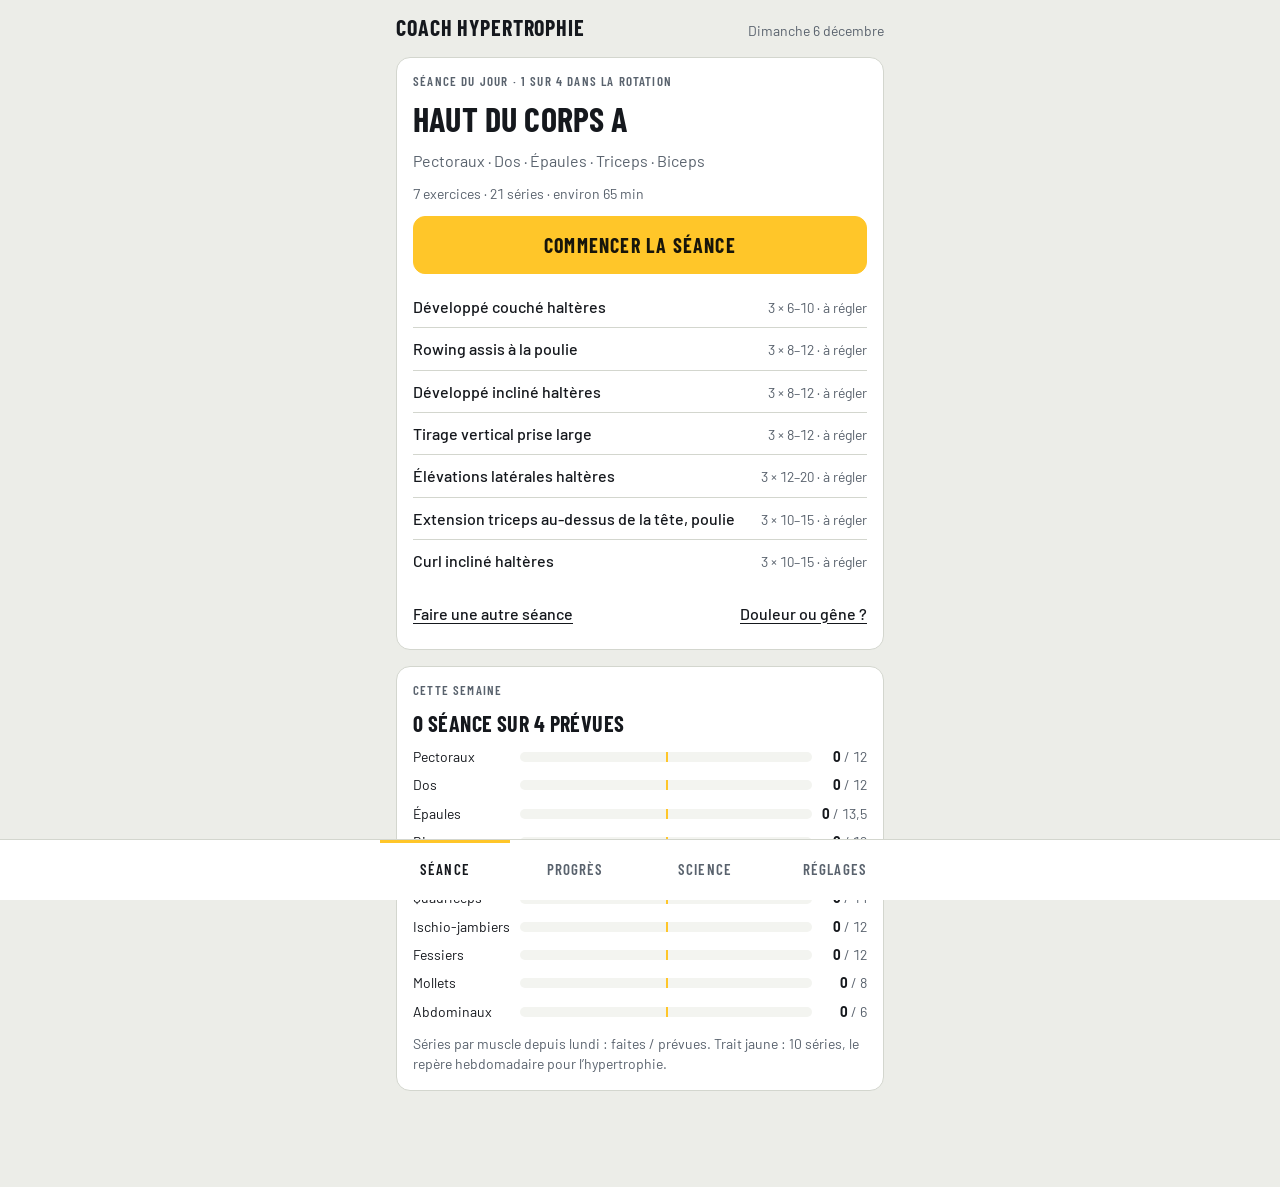
==== commit ccf7613a: "Voix du coach enregistrée, presse et squat bulgare, relevé de jambes sur banc Programme - Séances ja" ====
--- a/index.html
+++ b/index.html
@@ -246,7 +246,7 @@
 X('di_barre','Développé incliné barre','pecs',['triceps','epaules'],'press_incline','inclinebar','barbell','c',2.5,{ep:3,co:2,po:2},'Barbell_Incline_Bench_Press_-_Medium_Grip',
   ['Banc incliné à 30°, prise un peu plus large que les épaules.','Descends la barre sous les clavicules.','Garde les fesses sur le banc.'],{start:30});
 X('pecdeck','Pec deck (butterfly)','pecs',[],'fly','pecdeck','machine','i',5,{ep:2},'Butterfly',
-  ['Siège réglé : coudes à hauteur d\'épaules.','Ramène les bras devant toi, serre une seconde.','Reviens lentement jusqu\'à sentir l\'étirement des pectoraux.'],{start:25});
+  ['Siège réglé : coudes à hauteur d\'épaules.','Ramène les bras devant toi, serre une seconde.','Reviens lentement jusqu\'à sentir l\'étirement des pectoraux.'],{start:25,say:'Pec deck'});
 X('ecarte_poulie','Écarté à la poulie vis-à-vis','pecs',[],'fly','cable','cable','i',2.5,{ep:2,co:1},'Cable_Crossover',
   ['Poulies hautes, un pied devant, buste légèrement penché.','Ramène les mains devant toi, coudes légèrement fléchis.','Laisse les bras s\'ouvrir lentement au retour.'],{per:1,start:10});
 X('ecarte_poulie_basse','Écarté poulie basse','pecs',[],'fly','cable','cable','i',2.5,{ep:1,co:1},'Low_Cable_Crossover',
@@ -288,7 +288,7 @@
 X('de_neutre','Développé épaules haltères, prise neutre','epaules',['triceps'],'press_v','dumbbell','dumbbell','c',2,{ep:1,co:1,po:1,do:1},'Standing_Palms-In_Dumbbell_Press',
   ['Haltères devant les épaules, paumes face à face.','Pousse vers le haut, coudes vers l\'avant.','Cette prise est plus douce pour l\'épaule.'],{per:1,start:10});
 X('de_smith','Développé épaules barre guidée','epaules',['triceps'],'press_v','smith','smith','c',2.5,{ep:2,co:1,po:2,do:1},'Smith_Machine_Overhead_Shoulder_Press',
-  ['Assis sous la barre guidée, barre au niveau du menton.','Pousse au-dessus de la tête.','Coudes sous la barre.'],{start:20});
+  ['Assis sous la barre guidée, barre au niveau du menton.','Pousse au-dessus de la tête.','Garde les coudes sous la barre.'],{start:20});
 X('de_barre','Développé militaire barre','epaules',['triceps'],'press_v','barbell','barbell','c',2.5,{ep:3,co:1,po:2,do:2,nu:1},'Standing_Military_Press',
   ['Debout, barre sur le haut de la poitrine, ventre gainé.','Pousse la barre au-dessus de la tête.','Serre les fessiers pour ne pas cambrer.'],{start:30});
 X('lat_halt','Élévations latérales haltères','epaules',[],'lateral','dumbbell','dumbbell','i',1,{ep:2,po:1,nu:1},'Side_Lateral_Raise',
@@ -320,9 +320,9 @@
 X('curl_pupitre','Curl pupitre barre EZ','biceps',[],'curl','preacher','barbell','i',2.5,{co:2,po:1},'Preacher_Curl',
   ['Bras sur le pupitre, barre EZ en mains.','Monte la barre vers les épaules.','Descends lentement, sans décoller les coudes.'],{start:15});
 X('curl_halt','Curl haltères debout','biceps',[],'curl','dumbbell','dumbbell','i',1,{co:1,po:1},'Dumbbell_Bicep_Curl',
-  ['Debout, haltères le long du corps.','Monte en tournant les paumes vers le haut.','Coudes fixes.'],{per:1,start:9});
+  ['Debout, haltères le long du corps.','Monte en tournant les paumes vers le haut.','Garde les coudes fixes.'],{per:1,start:9});
 X('curl_marteau','Curl marteau','biceps',[],'hammer','dumbbell','dumbbell','i',1,{co:1},'Hammer_Curls',
-  ['Haltères le long du corps, paumes face à face.','Monte sans tourner les poignets.','Coudes collés au buste.'],{per:1,start:10});
+  ['Haltères le long du corps, paumes face à face.','Monte sans tourner les poignets.','Garde les coudes collés au buste.'],{per:1,start:10});
 X('curl_marteau_corde','Curl marteau à la corde','biceps',[],'hammer','cable','cable','i',2.5,{co:1},'Cable_Hammer_Curls_-_Rope_Attachment',
   ['Poulie basse, corde, paumes face à face.','Monte la corde vers les épaules.','Coudes fixes, descends lentement.'],{start:20});
 X('curl_inverse','Curl inversé barre EZ','biceps',[],'hammer','ezbar','barbell','i',2.5,{co:2,po:2},'Reverse_Barbell_Curl',
@@ -334,13 +334,13 @@
 X('tri_halt_haut','Extension triceps haltère au-dessus de la tête','triceps',[],'tri_overhead','dumbbell','dumbbell','i',2,{ep:2,co:2,po:1},'Seated_Triceps_Press',
   ['Assis, un haltère tenu à deux mains au-dessus de la tête.','Descends derrière la nuque, coudes vers le plafond.','Tends les bras sans écarter les coudes.'],{start:14});
 X('barre_front','Barre au front (barre EZ)','triceps',[],'tri_overhead','ezbar','barbell','i',2.5,{ep:1,co:3,po:1},'EZ-Bar_Skullcrusher',
-  ['Allongé, barre au-dessus du front, bras tendus.','Fléchis les coudes, descends la barre vers le front.','Coudes fixes et serrés.'],{start:20});
+  ['Allongé, barre au-dessus du front, bras tendus.','Fléchis les coudes, descends la barre vers le front.','Garde les coudes fixes et serrés.'],{start:20,say:'Barre au front'});
 X('tri_corde','Extension triceps poulie haute, corde','triceps',[],'tri_push','cable','cable','i',2.5,{co:2,po:1},'Triceps_Pushdown_-_Rope_Attachment',
   ['Face à la poulie haute, coudes collés au corps.','Tends les bras vers le bas, écarte la corde en bas.','Remonte jusqu\'à la poitrine.'],{start:20});
 X('tri_barre','Extension triceps poulie haute, barre','triceps',[],'tri_push','cable','cable','i',2.5,{co:2,po:2},'Triceps_Pushdown',
-  ['Face à la poulie haute, barre en mains.','Pousse vers le bas jusqu\'aux bras tendus.','Coudes immobiles.'],{start:25});
+  ['Face à la poulie haute, barre en mains.','Pousse vers le bas jusqu\'aux bras tendus.','Garde les coudes immobiles.'],{start:25});
 X('tri_machine','Extension triceps machine','triceps',[],'tri_push','trimachine','machine','i',5,{co:2,po:1},'Machine_Triceps_Extension',
-  ['Bras sur l\'appui, poignées en mains.','Tends les bras.','Reviens lentement, coudes fixes.'],{start:20});
+  ['Bras sur l\'appui, poignées en mains.','Tends les bras jusqu\'au bout.','Reviens lentement, coudes fixes.'],{start:20});
 X('dips_machine','Dips machine','triceps',['pecs','epaules'],'tri_push','dipmachine','machine','c',5,{ep:2,co:2,po:1},'Dip_Machine',
   ['Assis, mains sur les poignées, coudes vers l\'arrière.','Pousse vers le bas jusqu\'aux bras tendus.','Remonte en contrôlant.'],{start:40});
 X('dips','Dips aux barres parallèles','triceps',['pecs','epaules'],'tri_push','dipbars','body','c',2.5,{ep:3,co:2,po:2},'Dips_-_Triceps_Version',
@@ -384,11 +384,11 @@
 X('kick_poulie','Kickback fessier à la poulie','fessiers',[],'glute','cable','cable','i',2.5,{do:1,ha:1},'One-Legged_Cable_Kickback',
   ['Sangle à la cheville, face à la poulie basse.','Pousse la jambe vers l\'arrière.','Ne cambre pas le dos.'],{per:1,start:10});
 X('abducteurs','Abducteurs machine','fessiers',[],'glute','abductor','machine','i',5,{ha:1},'Thigh_Abductor',
-  ['Assis, coussins à l\'extérieur des genoux.','Écarte les jambes.','Reviens lentement.'],{start:30});
+  ['Assis, coussins à l\'extérieur des genoux.','Écarte les jambes le plus loin possible.','Reviens lentement, sans lâcher la tension.'],{start:30});
 X('leg_curl_assis','Leg curl assis','ischios',[],'ham_curl','legcurlseated','machine','i',5,{ge:1},'Seated_Leg_Curl',
   ['Dossier réglé, coussin au-dessus des talons.','Ramène les talons sous le siège.','Remonte lentement jusqu\'aux jambes tendues.'],{start:30});
 X('leg_curl_allonge','Leg curl allongé','ischios',[],'ham_curl','legcurllying','machine','i',5,{ge:1,do:1},'Lying_Leg_Curls',
-  ['À plat ventre, coussin au-dessus des talons.','Ramène les talons vers les fessiers.','Hanches collées au banc.'],{start:25});
+  ['À plat ventre, coussin au-dessus des talons.','Ramène les talons vers les fessiers.','Garde les hanches collées au banc.'],{start:25});
 X('leg_curl_debout','Leg curl debout','ischios',[],'ham_curl','legcurlstanding','machine','i',2.5,{ge:1},'Standing_Leg_Curl',
   ['Debout, une jambe calée.','Ramène le talon vers la fesse.','Contrôle la descente.'],{per:1,start:10});
 
@@ -398,21 +398,23 @@
 X('mollets_presse','Mollets à la presse','mollets',[],'calf','legpress','machine','i',10,{ch:2},'Calf_Press_On_The_Leg_Press_Machine',
   ['Avant des pieds en bas du plateau.','Pousse avec les pointes de pieds.','Laisse les talons revenir loin : étirement complet.'],{start:60});
 X('mollets_assis','Mollets assis machine','mollets',[],'calf','calfseated','machine','i',5,{ch:2},'Seated_Calf_Raise',
-  ['Assis, coussins sur les genoux.','Monte les talons.','Descends lentement jusqu\'à l\'étirement.'],{start:20});
+  ['Assis, coussins sur les genoux.','Monte les talons le plus haut possible.','Descends lentement jusqu\'à l\'étirement.'],{start:20});
 X('mollets_smith','Mollets debout barre guidée','mollets',[],'calf','smith','smith','i',5,{ch:2,do:1},'Smith_Machine_Calf_Raise',
-  ['Barre guidée sur les trapèzes, pointes sur une cale.','Monte sur les pointes.','Étirement complet en bas.'],{start:40});
+  ['Barre guidée sur les trapèzes, pointes sur une cale.','Monte sur les pointes de pieds.','Étirement complet en bas.'],{start:40});
 X('mollets_halt','Mollets debout sur une jambe, haltère','mollets',[],'calf','dumbbell','dumbbell','i',2,{ch:2},'Standing_Dumbbell_Calf_Raise',
-  ['Un pied sur une marche, haltère dans la main du même côté.','Monte sur la pointe.','Descends le talon sous la marche.'],{start:10});
+  ['Un pied sur une marche, haltère dans la main du même côté.','Monte sur la pointe du pied.','Descends le talon sous la marche.'],{start:10});
 
 // ---------- Abdominaux
+X('dragon_flag','Relevé de jambes sur banc, descente dragon flag','abdos',[],'abs','body','body','i',2.5,{do:2,ep:1,nu:1,ha:1},'Flat_Bench_Lying_Leg_Raise',
+  ['Allongé sur un banc, mains agrippées au banc derrière la tête.','Monte les jambes tendues, puis décolle le bassin vers le plafond.','Redescends lentement, corps gainé et aligné, sans cambrer le bas du dos.'],{bw:1,noload:1,reps:[6,12],say:'Relevé de jambes sur banc'});
 X('crunch_poulie','Crunch à la poulie haute','abdos',[],'abs','cable','cable','i',2.5,{do:2,nu:1},'Cable_Crunch',
   ['À genoux face à la poulie haute, corde près des tempes.','Enroule le buste vers les genoux.','Les hanches ne bougent pas.'],{start:25});
 X('crunch_machine','Crunch machine','abdos',[],'abs','abmachine','machine','i',5,{do:2,nu:1},'Ab_Crunch_Machine',
-  ['Assis, pieds calés, poignées en mains.','Enroule le buste vers l\'avant.','Reviens lentement.'],{start:25});
+  ['Assis, pieds calés, poignées en mains.','Enroule le buste vers l\'avant.','Reviens lentement, sans lâcher la tension.'],{start:25});
 X('releve_genoux','Relevé de genoux à la chaise romaine','abdos',[],'abs','captain','body','i',2.5,{do:1,ep:1,ha:2},'Knee_Hip_Raise_On_Parallel_Bars',
   ['Avant-bras sur les appuis, dos contre le dossier.','Monte les genoux vers la poitrine.','Enroule le bassin en haut.'],{bw:1,noload:1});
 X('releve_jambes','Relevé de jambes suspendu','abdos',[],'abs','pullupbar','body','i',2.5,{do:1,ep:2,ha:2,po:1},'Hanging_Leg_Raise',
-  ['Suspendu à la barre, bras tendus.','Monte les jambes à l\'horizontale.','Sans balancer.'],{bw:1,noload:1});
+  ['Suspendu à la barre, bras tendus.','Monte les jambes à l\'horizontale.','Monte sans te balancer.'],{bw:1,noload:1});
 X('crunch_sol','Crunch au sol','abdos',[],'abs','body','body','i',2.5,{do:1,nu:2},'Crunches',
   ['Allongé, genoux fléchis, mains aux tempes.','Décolle les épaules en enroulant le buste.','Ne tire pas sur la nuque.'],{bw:1,noload:1});
 X('dead_bug','Dead bug','abdos',[],'abs','body','body','i',2.5,{ep:1,ha:1},'Dead_Bug',
@@ -441,7 +443,7 @@
   glute:['hip_thrust','kick_poulie','abducteurs'],
   ham_curl:['leg_curl_assis','leg_curl_allonge','leg_curl_debout'],
   calf:['mollets_debout','mollets_presse','mollets_assis','mollets_smith','mollets_halt'],
-  abs:['crunch_poulie','crunch_machine','releve_genoux','releve_jambes','crunch_sol','dead_bug']
+  abs:['dragon_flag','crunch_poulie','crunch_machine','releve_genoux','releve_jambes','crunch_sol','dead_bug']
 };
 /* Créneaux voisins : même muscle, autre mouvement. Servent quand rien ne convient dans le créneau. */
 const FALLBACK = {
@@ -460,17 +462,19 @@
     {slot:'pull_v',sets:3,reps:[8,12]},{slot:'lateral',sets:3,reps:[12,20]},{slot:'tri_overhead',sets:3,reps:[10,15]},
     {slot:'curl',sets:3,reps:[10,15]}]},
   LA:{n:'Bas du corps A', items:[
-    {slot:'squat',sets:3,reps:[6,10]},{slot:'hinge',sets:3,reps:[8,12]},{slot:'quad_iso',sets:3,reps:[10,15]},
-    {slot:'ham_curl',sets:3,reps:[10,15]},{slot:'calf',sets:4,reps:[8,15]},{slot:'abs',sets:3,reps:[10,15]}]},
+    {slot:'squat',sets:3,reps:[6,10],pref:'presse'},{slot:'squat',sets:3,reps:[8,12],pref:'fente_bulgare'},
+    {slot:'hinge',sets:3,reps:[8,12]},{slot:'ham_curl',sets:3,reps:[10,15]},
+    {slot:'calf',sets:4,reps:[8,15]},{slot:'abs',sets:3,reps:[10,15]}]},
   UB:{n:'Haut du corps B', items:[
     {slot:'pull_v',sets:3,reps:[8,12],pref:'tirage_neutre'},{slot:'press_incline',sets:3,reps:[8,12],pref:'di_machine'},
     {slot:'row',sets:3,reps:[10,15],pref:'rowing_machine'},{slot:'fly',sets:3,reps:[10,15]},
     {slot:'rear_delt',sets:3,reps:[12,20]},{slot:'lateral',sets:3,reps:[12,20],pref:'lat_poulie'},
     {slot:'hammer',sets:3,reps:[10,15]},{slot:'tri_push',sets:3,reps:[10,15]}]},
   LB:{n:'Bas du corps B', items:[
-    {slot:'ham_curl',sets:3,reps:[8,12]},{slot:'squat',sets:3,reps:[8,12],pref:'hack'},{slot:'glute',sets:3,reps:[8,12]},
-    {slot:'quad_iso',sets:3,reps:[12,20]},{slot:'calf',sets:4,reps:[10,20],pref:'mollets_assis'},
-    {slot:'abs',sets:3,reps:[10,15],pref:'releve_genoux'}]},
+    {slot:'squat',sets:3,reps:[8,12],pref:'fente_bulgare'},{slot:'squat',sets:3,reps:[10,15],pref:'presse'},
+    {slot:'ham_curl',sets:3,reps:[8,12]},{slot:'hinge',sets:3,reps:[10,15],pref:'ext_lombaires'},
+    {slot:'quad_iso',sets:2,reps:[12,20]},{slot:'calf',sets:4,reps:[10,20],pref:'mollets_assis'},
+    {slot:'abs',sets:3,reps:[10,15]}]},
   PA:{n:'Poussée A', items:[
     {slot:'press_h',sets:3,reps:[6,10]},{slot:'press_v',sets:3,reps:[8,12]},{slot:'fly',sets:3,reps:[10,15]},
     {slot:'lateral',sets:4,reps:[12,20]},{slot:'tri_overhead',sets:3,reps:[10,15]},{slot:'tri_push',sets:2,reps:[10,15]}]},
@@ -486,41 +490,39 @@
     {slot:'row',sets:3,reps:[10,15],pref:'rowing_halt'},{slot:'rear_delt',sets:3,reps:[12,20],pref:'face_pull'},
     {slot:'hammer',sets:3,reps:[10,15]},{slot:'curl',sets:3,reps:[10,15],pref:'curl_poulie'}]},
   FA:{n:'Corps entier A', items:[
-    {slot:'squat',sets:3,reps:[6,10]},{slot:'press_h',sets:3,reps:[6,10]},{slot:'row',sets:3,reps:[8,12]},
+    {slot:'squat',sets:3,reps:[6,10],pref:'presse'},{slot:'press_h',sets:3,reps:[6,10]},{slot:'row',sets:3,reps:[8,12]},
     {slot:'ham_curl',sets:3,reps:[10,15]},{slot:'lateral',sets:3,reps:[12,20]},{slot:'tri_overhead',sets:2,reps:[10,15]},
     {slot:'curl',sets:2,reps:[10,15]}]},
   FB:{n:'Corps entier B', items:[
     {slot:'hinge',sets:3,reps:[8,12]},{slot:'press_incline',sets:3,reps:[8,12]},{slot:'pull_v',sets:3,reps:[8,12]},
-    {slot:'quad_iso',sets:3,reps:[10,15]},{slot:'rear_delt',sets:3,reps:[12,20]},{slot:'calf',sets:3,reps:[8,15]},
+    {slot:'squat',sets:3,reps:[8,12],pref:'fente_bulgare'},{slot:'rear_delt',sets:3,reps:[12,20]},{slot:'calf',sets:3,reps:[8,15]},
     {slot:'abs',sets:3,reps:[10,15]}]},
   FC:{n:'Corps entier C', items:[
-    {slot:'squat',sets:3,reps:[8,12],pref:'hack'},{slot:'pull_v',sets:3,reps:[8,12],pref:'tirage_neutre'},
+    {slot:'squat',sets:3,reps:[8,12],pref:'presse'},{slot:'pull_v',sets:3,reps:[8,12],pref:'tirage_neutre'},
     {slot:'press_v',sets:3,reps:[8,12]},{slot:'ham_curl',sets:3,reps:[10,15]},{slot:'fly',sets:3,reps:[10,15]},
     {slot:'hammer',sets:2,reps:[10,15]},{slot:'tri_push',sets:2,reps:[10,15]},{slot:'calf',sets:3,reps:[10,20],pref:'mollets_assis'}]}
 };
 const CYCLES = {2:['FA','FB'], 3:['FA','FB','FC'], 4:['UA','LA','UB','LB'], 5:['UA','LA','PA','TA','LB'], 6:['PA','TA','LA','PB','TB','LB']};
 
-/* Conseils dits pendant le repos */
-const TIPS_REST = [
-  'Garde une à deux répétitions en réserve. Les séries proches de l\'échec construisent plus de muscle.',
-  'Prends ton repos en entier. Plus d\'une minute entre les séries donne un peu plus de muscle.',
-  'Une répétition de plus que la dernière fois, c\'est déjà un progrès.',
-  'Cherche l\'étirement complet du muscle en bas du mouvement.',
-  'Le volume compte. Vise au moins dix séries par muscle et par semaine.',
-  'Monter les répétitions ou monter la charge : les deux font grossir le muscle.',
-  'Contrôle la descente, deux à trois secondes. Remonte fort.',
-  'La régularité compte plus que le programme parfait.',
-  'Côté assiette : environ un virgule six gramme de protéines par kilo de poids de corps, chaque jour.',
-  'Machine ou poids libres : le muscle grossit autant. Choisis ce qui est libre et confortable.'
-];
-/* Rappels dits pendant la série */
-const TIPS_SET = [
-  'Contrôle la descente.',
-  'Amplitude complète.',
-  'Respire. Souffle en poussant.',
-  'Reste gainé.',
-  'Les dernières répétitions comptent le plus.'
-];
+/* Phrases du coach. Elles sont enregistrées à l'avance (dossier snd/) : une phrase = un extrait, nommé clé + rang (go0, go1…).
+   Pour changer une phrase, modifie-la ici puis relance tools/make-voice.py. */
+const COACH = {
+  go:   ['C\'est reparti !', 'Allez, on y retourne !', 'Repos terminé. À toi de jouer !', 'On reprend. Concentre-toi !', 'C\'est l\'heure. Série suivante !'],
+  last: ['Dernière série. Donne tout !', 'Dernière série. Finis en beauté !', 'Allez, la dernière. Tout ce qu\'il te reste !'],
+  enc:  ['Allez, tiens bon !', 'Encore deux. Ne lâche rien !', 'C\'est maintenant que ça compte !', 'Allez, allez, allez !',
+         'Reste concentré, jusqu\'au bout !', 'Les dernières répétitions sont celles qui comptent !', 'Ne lâche pas, tu y es presque !',
+         'Respire, et envoie !', 'Serre les dents, encore une !', 'Chaque répétition compte !', 'Tu peux le faire. Vas-y !',
+         'Garde le rythme, c\'est très bien !', 'Plus fort que la dernière fois. Allez !', 'Va chercher une répétition de plus !',
+         'Solide. Continue comme ça !', 'Tu es en train de construire du muscle. Continue !'],
+  ok:   ['Objectif atteint, bravo !', 'Belle série !', 'Excellent travail !', 'Bien joué !'],
+  start:['C\'est parti pour la séance ! Premier exercice.'],
+  next: ['Exercice suivant.'],
+  back: ['On revient sur cet exercice.'],
+  end:  ['Séance terminée. Bravo, beau travail !', 'Séance terminée. Tu as tout donné, bravo !'],
+  light:['Version douce. Descends lentement, sans forcer.'],
+  ten:  ['Dix secondes.'],
+  test: ['Salut, c\'est ton coach. Prêt à tout donner ?']
+};
 
 /* Principes scientifiques affichés dans l'onglet Science */
 const SCIENCE = [
@@ -587,7 +589,7 @@
 function defaultState(){
   return {v:1, updatedAt:0,
     profile:{days:4, dur:60, bw:null},
-    settings:{voice:true, tips:true, beep:false, audio:'ambient', restC:150, restI:90, rate:1},
+    settings:{voice:true, talk:'normal', vox:'f', vol:1, restC:150, restI:90},
     unavail:{}, pain:{}, prefs:{}, incs:{}, rot:0, cur:null, sessions:[], deleted:{}};
 }
 function r2(x){ return Math.round(x*100)/100; }
@@ -655,7 +657,9 @@
 function painZonesFor(ex, pain){ var a=[]; for(var k in pain){ if(pain[k]>0 && (ex.j[k]||0)>=2) a.push(k); } return a; }
 
 function candList(S, p){
-  var pref=(S.prefs && S.prefs[p.key]) || p.pref, list=SLOTS[p.slot].slice();
+  var saved=S.prefs && S.prefs[p.key], list=SLOTS[p.slot].slice();
+  if(saved && !(EXI[saved] && (EXI[saved].slot===p.slot || (FALLBACK[p.slot]||[]).indexOf(EXI[saved].slot)>=0))) saved=null;
+  var pref=saved || p.pref;
   if(pref && EXI[pref]) list=[pref].concat(list.filter(function(x){return x!==pref;}));
   return list.map(function(id){return EXI[id];});
 }
@@ -698,6 +702,14 @@
   return out;
 }
 
+/* Affecte un exercice à une ligne de séance. Certains exercices ont leur propre fourchette de répétitions. */
+function setEx(it, exId){
+  var e=EXI[exId], b=it.base || {lo:it.tg.lo, hi:it.tg.hi};
+  it.base=b; it.exId=exId;
+  it.tg.lo=(e && e.reps) ? e.reps[0] : b.lo;
+  it.tg.hi=(e && e.reps) ? e.reps[1] : b.hi;
+}
+
 /* ---------- Construction et déroulé de la séance ---------- */
 function buildSession(S, tplId, now){
   var plan=planFor(S,tplId), used={}, items=[];
@@ -707,9 +719,9 @@
     var it={key:p.key, slot:p.slot, tg:{sets:p.sets, lo:p.lo, hi:p.hi}, sets:[], state:'todo', deferred:0,
             exId:null, planId:(base&&base.ex)?base.ex.id:null, light:false, swap:null};
     if(!pk || !pk.ex){
-      it.state='skip'; it.exId=(base&&base.ex)?base.ex.id:SLOTS[p.slot][0]; it.swap=(pk&&pk.skip)?'painskip':'none';
+      it.state='skip'; setEx(it, (base&&base.ex)?base.ex.id:SLOTS[p.slot][0]); it.swap=(pk&&pk.skip)?'painskip':'none';
     } else {
-      it.exId=pk.ex.id; it.light=!!pk.light;
+      setEx(it, pk.ex.id); it.light=!!pk.light;
       if(pk.why==='pain'||pk.why==='light') it.swap=pk.why;
       used[pk.ex.id]=1;
     }
@@ -735,7 +747,7 @@
 }
 function planItemOf(cur, it){
   var t=TPL[cur.tplId].items[+it.key.split('|')[1]]||{};
-  return {key:it.key, slot:it.slot, pref:t.pref||null};
+  return {key:it.key, slot:it.slot, pref:(t.slot===it.slot && t.pref) ? t.pref : null};
 }
 /* Passe à l'exercice suivant à faire. Renvoie false quand la séance est finie. */
 function advance(cur){
@@ -763,7 +775,7 @@
   }
   var ex=EXI[it.exId], avoid={}, ex0={}; avoid[ex.st]=1; ex0[it.exId]=1;
   var pk=pickExercise(S, planItemOf(cur,it), {used:usedMap(cur,idx), pain:cur.pain, exclude:ex0, avoidSt:avoid});
-  if(pk && pk.ex){ it.exId=pk.ex.id; it.light=!!pk.light; it.swap='busy'; it.deferred=2; return {type:'replace', old:ex, ex:pk.ex}; }
+  if(pk && pk.ex){ setEx(it, pk.ex.id); it.light=!!pk.light; it.swap='busy'; it.deferred=2; return {type:'replace', old:ex, ex:pk.ex}; }
   it.state='skip'; it.swap='busyskip';
   return {type:'skip', old:ex};
 }
@@ -775,7 +787,7 @@
     if(x.state!=='todo' || x.sets.length) return;
     var e=EXI[x.exId]; if(isAvail(S,e)) return;
     var pk=pickExercise(S, planItemOf(cur,x), {used:usedMap(cur,i), pain:cur.pain});
-    if(pk && pk.ex){ x.exId=pk.ex.id; x.planId=pk.ex.id; x.light=!!pk.light; x.swap='absent'; changes.push({old:e, ex:pk.ex, current:i===idx}); }
+    if(pk && pk.ex){ setEx(x, pk.ex.id); x.planId=pk.ex.id; x.light=!!pk.light; x.swap='absent'; changes.push({old:e, ex:pk.ex, current:i===idx}); }
     else { x.state='skip'; x.swap='absentskip'; changes.push({old:e, ex:null, current:i===idx}); }
   });
   return {old:ex, changes:changes};
@@ -798,7 +810,7 @@
     var pk=pickExercise(S, planItemOf(cur,x), {used:usedMap(cur,i), pain:pain});
     if(!pk || !pk.ex){ x.state='skip'; x.swap='painskip'; out.push({type:'skip', old:e, current:i===curIdx}); return; }
     var changed=pk.ex.id!==x.exId || !!pk.light!==!!x.light;
-    x.exId=pk.ex.id; x.light=!!pk.light;
+    setEx(x, pk.ex.id); x.light=!!pk.light;
     x.swap=(pk.why==='pain'||pk.why==='light') ? pk.why : null;
     if(changed) out.push({type:pk.light?'light':'swap', old:e, ex:pk.ex, current:i===curIdx});
   });
@@ -806,7 +818,7 @@
 }
 function actChoose(S, exId, keep){
   var cur=S.cur, it=curItem(cur), ex=EXI[exId];
-  it.exId=exId; it.swap='choice'; it.deferred=2;
+  setEx(it, exId); it.swap='choice'; it.deferred=2;
   it.light=hasPain(cur.pain) && stressOf(ex,cur.pain)>=2;
   if(keep){ S.prefs[it.key]=exId; it.planId=exId; }
   return ex;
@@ -1128,48 +1140,94 @@
   remove:function(id){ try{ if(this.col) this.col.doc(id).delete().catch(function(){}); }catch(e){} }
 };
 
-/* ---------- Voix, son, écran ---------- */
-function spNum(x){ var s=fmtKg(x); return s.indexOf(',')>=0 ? s.replace(',',' virgule ') : s; }
-function spLoad(ex, w){
-  if(ex.bw) return w>0 ? 'poids du corps plus '+spNum(w)+' kilos' : 'au poids du corps';
-  return spNum(w)+' kilos'+(ex.per ? (ex.eq==='dumbbell'?' par haltère':' par côté') : '');
-}
-function spRest(sec){ var m=Math.floor(sec/60), s=sec%60; return (m ? m+' minute'+(m>1?'s':'') : '')+(s ? (m?' ':'')+s+(m?'':' secondes') : ''); }
-var Voice={ok:false, v:null,
-  init:function(){
+/* ---------- Voix du coach : phrases enregistrées, superposées à la musique ---------- */
+var CACHE='coach-v2';
+/* « ambient » : le son de la page se superpose à celui des autres applications au lieu de le couper.
+   À régler avant de créer le contexte audio. Sur iPhone, ce mode suit le bouton silencieux. */
+function applyAudio(){ try{ if(navigator.audioSession && navigator.audioSession.type!=='ambient') navigator.audioSession.type='ambient'; }catch(e){} }
+function isIOS(){ try{ return /iPhone|iPad|iPod/.test(navigator.userAgent) || (navigator.platform==='MacIntel' && navigator.maxTouchPoints>1); }catch(e){ return false; } }
+function isInstalled(){ try{ return !!(navigator.standalone || (window.matchMedia && window.matchMedia('(display-mode: standalone)').matches)); }catch(e){ return false; } }
+function voiceOn(){ return !!S.settings.voice && (!!S.settings.force || !(isIOS() && !isInstalled())); }
+var Snd={ctx:null, out:null, index:null, indexDir:null, indexP:null, packs:{}, bufs:{}, queue:[], src:null, gen:0, tail:null, log:[],
+  supported:function(){ return !!(window.AudioContext || window.webkitAudioContext); },
+  dir:function(){ return 'snd/'+(S.settings.vox==='m'?'m':'f')+'/'; },
+  /* À appeler pendant un geste de l'utilisateur : le téléphone n'autorise le son qu'à ce moment-là. */
+  unlock:function(){
+    if(!voiceOn() || !this.supported()) return;
+    try{
+      applyAudio();
+      if(!this.ctx){
+        var C=window.AudioContext || window.webkitAudioContext, lim;
+        this.ctx=new C(); this.out=this.ctx.createGain(); lim=this.ctx.createDynamicsCompressor();
+        lim.threshold.value=-3; lim.knee.value=0; lim.ratio.value=20; lim.attack.value=0.002; lim.release.value=0.1;
+        this.out.connect(lim); lim.connect(this.ctx.destination);
+      }
+      this.out.gain.value=S.settings.vol||1;
+      if(this.ctx.state!=='running' && this.ctx.resume){ var p=this.ctx.resume(); if(p && p.catch) p.catch(function(){}); }
+    }catch(e){}
+  },
+  reset:function(){ this.stop(); this.index=null; this.indexDir=null; this.indexP=null; this.packs={}; this.bufs={}; },
+  loadIndex:function(){
+    var self=this, d=this.dir();
+    if(this.index && this.indexDir===d) return Promise.resolve(this.index);
+    if(this.indexP && this.indexDir===d) return this.indexP;
+    this.indexDir=d; this.index=null;
+    this.indexP=fetch(d+'index.json').then(function(r){ if(!r.ok) throw new Error('index'); return r.json(); }).then(function(j){ if(self.indexDir===d) self.index=j; return j; });
+    this.indexP.catch(function(){ if(self.indexDir===d) self.indexP=null; });
+    return this.indexP;
+  },
+  loadPack:function(pack){
+    var self=this, k=this.dir()+pack;
+    if(this.packs[k]) return this.packs[k];
+    var p=fetch(k+'.mp3').then(function(r){ if(!r.ok) throw new Error('paquet'); return r.arrayBuffer(); });
+    p.catch(function(){ delete self.packs[k]; });
+    return (this.packs[k]=p);
+  },
+  buffer:function(pack, clip){
+    var self=this, k=this.dir()+pack+':'+clip;
+    if(this.bufs[k]) return Promise.resolve(this.bufs[k]);
+    return Promise.all([this.loadIndex(), this.loadPack(pack)]).then(function(r){
+      var o=r[0][pack] && r[0][pack][clip];
+      if(!o || !self.ctx) throw new Error('extrait');
+      var part=r[1].slice(o[0], o[1]);
+      return new Promise(function(res, rej){ var pr=self.ctx.decodeAudioData(part, res, rej); if(pr && pr.catch) pr.catch(function(){}); });
+    }).then(function(b){ self.bufs[k]=b; return b; });
+  },
+  preload:function(packs){
     var self=this;
+    if(!voiceOn() || !this.supported()) return;
+    this.loadIndex().catch(function(){});
+    packs.forEach(function(p){ self.loadPack(p).catch(function(){}); });
+  },
+  /* say([['coach','go1'],['presse','n']]) dit les extraits à la suite. Avec suite=true, attend la fin de la phrase en cours. */
+  say:function(list, suite){
+    var self=this;
+    if(!list || !list.length) return;
+    this.log.push(list.map(function(x){ return x[0]+':'+x[1]; }).join(' ')); if(this.log.length>80) this.log.shift();
+    if(!voiceOn() || !this.ctx) return;
+    if(!suite) this.stop();
+    var gen=this.gen;
+    this.tail=(this.tail || Promise.resolve()).then(function(){
+      return Promise.all(list.map(function(x){ return self.buffer(x[0], x[1]).catch(function(){ return null; }); }));
+    }).then(function(bufs){
+      if(gen!==self.gen) return;
+      bufs.forEach(function(b){ if(b) self.queue.push(b); });
+      self.pump();
+    }).catch(function(){});
+  },
+  pump:function(){
+    var self=this, s;
+    if(this.src || !this.queue.length || !this.ctx) return;
     try{
-      this.ok=('speechSynthesis' in window) && typeof SpeechSynthesisUtterance!=='undefined';
-      if(!this.ok) return;
-      var pick=function(){
-        var vs=window.speechSynthesis.getVoices()||[], fr=vs.filter(function(v){ return /^fr/i.test(v.lang); });
-        self.v=fr.filter(function(v){ return /fr[-_](CH|FR)/i.test(v.lang); })[0] || fr[0] || null;
-      };
-      pick();
-      if(window.speechSynthesis.addEventListener) window.speechSynthesis.addEventListener('voiceschanged', pick);
-    }catch(e){ this.ok=false; }
-  },
-  say:function(text, queue){
-    if(!this.ok || !S.settings.voice || !text) return;
-    try{
-      var ss=window.speechSynthesis, u=new SpeechSynthesisUtterance(text), busy=(ss.speaking || ss.pending);
-      u.lang=(this.v && this.v.lang) || 'fr-FR';
-      if(this.v) u.voice=this.v;
-      u.rate=S.settings.rate||1;
-      if(!queue && busy){ ss.cancel(); setTimeout(function(){ try{ ss.speak(u); }catch(e){} }, 90); }
-      else ss.speak(u);
-    }catch(e){}
-  },
-  stop:function(){ try{ if(this.ok) window.speechSynthesis.cancel(); }catch(e){} }
+      if(this.ctx.state!=='running' && this.ctx.resume){ var p=this.ctx.resume(); if(p && p.catch) p.catch(function(){}); }
+      s=this.ctx.createBufferSource(); s.buffer=this.queue.shift(); s.connect(this.out);
+      var done=function(){ if(self.src===s){ self.src=null; self.pump(); } };
+      s.onended=done; this.src=s; s.start();
+      setTimeout(done, s.buffer.duration*1000+1500);          // garde-fou si le téléphone a suspendu le son
+    }catch(e){ this.src=null; }
+  },
+  stop:function(){ this.gen++; this.queue=[]; var s=this.src; this.src=null; try{ if(s){ s.onended=null; s.stop(); } }catch(e){} }
 };
-/* « ambient » demande au téléphone de mélanger le son de la page avec la musique des autres applications */
-function applyAudio(){ try{ if(navigator.audioSession) navigator.audioSession.type=(S.settings.audio==='auto') ? 'auto' : 'ambient'; }catch(e){} }
-var AC=null;
-function unlockBeep(){ if(!S.settings.beep) return; try{ AC=AC||new (window.AudioContext||window.webkitAudioContext)(); if(AC.state==='suspended') AC.resume(); }catch(e){} }
-function beep(){
-  if(!S.settings.beep || !AC) return;
-  try{ var o=AC.createOscillator(), g=AC.createGain(); o.frequency.value=880; g.gain.value=0.15; o.connect(g); g.connect(AC.destination); o.start(); o.stop(AC.currentTime+0.2); }catch(e){}
-}
 var WL=null;
 function wake(){ try{ if(navigator.wakeLock && navigator.wakeLock.request) navigator.wakeLock.request('screen').then(function(l){ WL=l; }, function(){}); }catch(e){} }
 function unwake(){ try{ if(WL){ WL.release(); WL=null; } }catch(e){} }
@@ -1189,14 +1247,60 @@
   var n=it.sets.length, goal=(rec.per[n] && adv.w===rec.w) ? rec.per[n] : null;
   return {cur:cur, it:it, ex:ex, rec:rec, adv:adv, goal:goal};
 }
-function goalSpeech(c){ return c.goal ? 'Vise '+c.goal+' répétitions.' : c.rec.lo+' à '+c.rec.hi+' répétitions.'; }
-function announce(prefix){
-  var c=ctxOf(), t=(prefix||'')+c.ex.n+'. ';
-  if(c.rec.kind==='first' && !c.it.sets.length) t+=c.ex.bw ? 'Première fois. '+c.rec.lo+' à '+c.rec.hi+' répétitions.' : 'Première fois. Choisis ta charge pour '+c.rec.hi+' répétitions, avec 2 en réserve.';
-  else t+='Charge conseillée : '+spLoad(c.ex, c.adv.w)+'. '+goalSpeech(c);
-  if(c.it.light) t+=' Version douce. Descends en 3 secondes.';
-  Voice.say(t);
-}
+/* ---------- Coach : quoi dire et quand ----------
+   Normalement : signal de reprise, un conseil sur l'exercice aux deux premières séries, un encouragement par série.
+   Peu : signal de reprise, un conseil par exercice, un encouragement sur la dernière série. Jamais de chiffres : ils sont à l'écran. */
+function pickLine(key){
+  var n=COACH[key].length, i;
+  if(n<2) return key+'0';
+  S.lines=S.lines||{}; i=Math.floor(Math.random()*n);
+  if(i===S.lines[key]) i=(i+1)%n;
+  S.lines[key]=i; return key+i;
+}
+var Coach={
+  quiet:function(){ return S.settings.talk==='peu'; },
+  clear:function(){ var c=S.cur; if(c){ c.tipAt=null; c.encAt=null; c.tip=null; } },
+  tipFor:function(c, n){
+    if(c.it.light) return n===0 ? ['coach','light0'] : null;
+    if(n===0) return [c.ex.id, (this.quiet() && exHistory(S,c.ex.id).length%2) ? 't2' : 't1'];
+    if(n===1 && !this.quiet()) return [c.ex.id,'t2'];
+    return null;
+  },
+  /* Nom de l'exercice, suivi du conseil si la série peut commencer tout de suite */
+  intro:function(lead, withTip){
+    if(!S.cur) return;
+    var c=ctxOf(), n=c.it.sets.length, a=[], tip=withTip ? this.tipFor(c,n) : null;
+    this.clear();
+    if(lead) a.push(['coach',lead]);
+    a.push([c.ex.id,'n']);
+    if(tip){ a.push(tip); c.cur.tipKey=c.it.key+'#'+c.ex.id+'#'+n; }
+    Snd.preload([c.ex.id]); Snd.say(a);
+  },
+  /* Fin du repos : signal, puis conseil et encouragement programmés pendant la série */
+  go:function(manual){
+    if(!S.cur) return;
+    var c=ctxOf(), cur=c.cur, n=c.it.sets.length, t=now(), last=(c.it.tg.sets>1 && n===c.it.tg.sets-1);
+    this.clear();
+    if(!manual) Snd.say([['coach', pickLine(last?'last':'go')]]);
+    var key=c.it.key+'#'+c.ex.id+'#'+n, tip=(cur.tipKey===key) ? null : this.tipFor(c,n);
+    if(tip){ cur.tipKey=key; cur.tip=tip; cur.tipAt=t+(manual?1200:3800); }
+    var reps=c.goal || Math.round((c.rec.lo+c.rec.hi)/2);
+    if(!this.quiet() || last) cur.encAt=t+1000*Math.max(12, Math.min(30, reps*1.8))+(tip?2500:0);
+  },
+  /* Série validée : un mot si l'objectif est atteint, et le nom de l'exercice suivant */
+  setDone:function(reached, nextEx, back){
+    var a=[];
+    this.clear();
+    if(!this.quiet() && reached) a.push(['coach', pickLine('ok')]);
+    if(nextEx){ Snd.preload([nextEx.id]); if(!this.quiet()){ a.push(['coach', back?'back0':'next0']); a.push([nextEx.id,'n']); } }
+    if(a.length) Snd.say(a); else Snd.stop();
+  },
+  tick:function(t){
+    var cur=S.cur;
+    if(cur.tipAt && t>=cur.tipAt){ if(cur.tip && t-cur.tipAt<20000) Snd.say([cur.tip], true); cur.tipAt=null; cur.tip=null; }
+    if(cur.encAt && t>=cur.encAt){ if(t-cur.encAt<20000) Snd.say([['coach', pickLine('enc')]], true); cur.encAt=null; }
+  }
+};
 function itemNotes(cur, it){
   var plan=(it.planId && it.planId!==it.exId) ? EXI[it.planId] : null, a=[];
   if(it.swap==='pain' && plan) a.push('Remplace « '+plan.n+' » : plus doux pour '+(zonesTxt(painZonesFor(plan,cur.pain))||'la zone sensible')+'.');
@@ -1285,7 +1389,7 @@
     html+='<section class="rest"><div class="eyebrow">Repos</div><div class="t" id="rest-time">'+fmtDur(Math.ceil(left))+'</div><div class="bar"><i id="rest-bar" style="width:'+Math.max(0,Math.min(100,100*(1-left/cur.rest.total)))+'%"></i></div>'
       +'<div class="row"><button class="btn grow" data-act="restadj" data-d="-15">− 15 s</button><button class="btn grow" data-act="restadj" data-d="15">+ 15 s</button></div>'
       +'<button class="btn primary block" data-act="restskip">Reprendre maintenant</button>'
-      +(cur.rest.tipText?'<p class="tip">'+h(cur.rest.tipText)+'</p>':'')+'</section>';
+      +'</section>';
   } else {
     html+='<div class="inputs"><div class="stp"><label for="in-w">'+(ex.bw?'Lest (kg)':'Charge (kg)')+'</label><div><button data-act="step" data-k="w" data-d="-1" aria-label="Moins de charge">−</button><input id="in-w" inputmode="decimal" autocomplete="off" value="'+fmtKg(cur.input.w)+'"><button data-act="step" data-k="w" data-d="1" aria-label="Plus de charge">+</button></div></div>'
       +'<div class="stp"><label for="in-r">Répétitions faites</label><div><button data-act="step" data-k="r" data-d="-1" aria-label="Moins de répétitions">−</button><input id="in-r" inputmode="numeric" autocomplete="off" value="'+cur.input.r+'"><button data-act="step" data-k="r" data-d="1" aria-label="Plus de répétitions">+</button></div></div></div>'
@@ -1302,7 +1406,7 @@
   if(q.length){
     html+='<section class="card"><div class="eyebrow">Ensuite</div><ul class="queue">'+q.map(function(i){ var x=cur.items[i], e=EXI[x.exId]; return '<li><button data-act="jump" data-i="'+i+'"><span>'+h(e.n)+(x.deferred===1?' <span class="pill">en attente</span>':'')+'</span><span class="d num">'+(x.sets.length?x.sets.length+' / ':'')+x.tg.sets+' × '+(x.light?'15–20':x.tg.lo+'–'+x.tg.hi)+'</span></button></li>'; }).join('')+'</ul></section>';
   }
-  html+='<button class="link small" data-act="voicetoggle">Voix du coach : '+(S.settings.voice?(Voice.ok?'activée':'indisponible sur cet appareil'):'coupée')+'. Changer</button>';
+  html+='<button class="link small" data-act="voicetoggle">Voix du coach : '+(S.settings.voice?(!Snd.supported()?'indisponible sur cet appareil':voiceOn()?'activée':'muette ici'):'coupée')+'. Changer</button>';
   return html;
 }
 
@@ -1408,14 +1512,15 @@
     +'<div class="set-row"><span>Exercices polyarticulaires</span><span class="row"><button class="btn sm" data-act="setrest" data-k="restC" data-d="-15">−</button><b class="num sw" style="text-align:center">'+fmtRest(st.restC)+'</b><button class="btn sm" data-act="setrest" data-k="restC" data-d="15">+</button></span></div>'
     +'<div class="set-row"><span>Exercices d’isolation</span><span class="row"><button class="btn sm" data-act="setrest" data-k="restI" data-d="-15">−</button><b class="num sw" style="text-align:center">'+fmtRest(st.restI)+'</b><button class="btn sm" data-act="setrest" data-k="restI" data-d="15">+</button></span></div></section>';
   html+='<section class="card"><div class="eyebrow">Coach vocal</div>'
-    +(Voice.ok?'':'<p class="note alert">La synthèse vocale n’est pas disponible dans ce navigateur. Les consignes restent affichées à l’écran.</p>')
+    +(Snd.supported()?'':'<p class="note alert">Ce navigateur ne peut pas lire la voix du coach. Les consignes restent affichées à l’écran.</p>')
+    +((isIOS() && !isInstalled())?'<p class="note alert">Tu n’es pas dans l’application installée. Ici, l’iPhone coupe la musique des autres applications dès qu’une page produit du son. Le coach reste donc muet. Pour l’entendre par-dessus ta musique, ouvre l’application depuis son icône sur l’écran d’accueil.</p><div class="field"><span>Ici, le coach</span>'+segHtml('setforce', st.force?1:0, [[0,'Reste muet'],[1,'Parle quand même']])+'</div>':'')
     +'<div class="field"><span>Voix</span>'+segHtml('setvoice', st.voice?1:0, [[1,'Activée'],[0,'Coupée']])+'</div>'
-    +'<div class="field"><span>Conseils pendant la série et le repos</span>'+segHtml('settips', st.tips?1:0, [[1,'Oui'],[0,'Non']])+'</div>'
-    +'<div class="field"><span>Débit</span>'+segHtml('setrate', st.rate, [[0.9,'Lent'],[1,'Normal'],[1.15,'Rapide']])+'</div>'
-    +'<div class="field"><span>Avec ta musique</span>'+segHtml('setaudio', st.audio, [['ambient','Mélanger'],['auto','Réglage du téléphone']])+'</div>'
-    +'<div class="field"><span>Bip de fin de repos</span>'+segHtml('setbeep', st.beep?1:0, [[0,'Non'],[1,'Oui']])+'</div>'
+    +'<div class="field"><span>Timbre</span>'+segHtml('setvox', st.vox==='m'?'m':'f', [['f','Voix féminine'],['m','Voix masculine']])+'</div>'
+    +'<div class="field"><span>Le coach parle</span>'+segHtml('settalk', st.talk==='peu'?'peu':'normal', [['normal','Normalement'],['peu','Peu']])+'</div>'
+    +'<div class="field"><span>Volume de la voix</span>'+segHtml('setvol', st.vol||1, [[0.6,'Doux'],[1,'Normal'],[1.5,'Fort']])+'</div>'
     +'<button class="btn" data-act="testvoice">Tester la voix</button>'
-    +'<p class="small muted">Lance ta musique dans ton application habituelle, puis reviens ici. « Mélanger » demande au téléphone de superposer la voix à la musique. Sur iPhone, ce mode suit le bouton silencieux : coupe le mode silencieux si tu n’entends rien, ou choisis « Réglage du téléphone ».</p></section>';
+    +'<p class="small muted">Normalement : signal de reprise, un conseil sur l’exercice aux deux premières séries, un encouragement à chaque série. Peu : signal de reprise, un conseil par exercice, un encouragement sur la dernière série. Le coach ne lit plus les charges : elles sont à l’écran.</p>'
+    +'<p class="small muted">La voix est enregistrée et se superpose à ta musique. Lance d’abord ta musique, puis ouvre l’application depuis son icône. Le mode silencieux de l’iPhone coupe la voix du coach : désactive-le.</p></section>';
   var un=Object.keys(S.unavail).filter(function(k){ return S.unavail[k]; });
   html+='<section class="card"><div class="eyebrow">Absent de ma salle</div>';
   if(!un.length) html+='<p class="small muted">Rien pour l’instant. Pendant une séance, touche « Pas dans ma salle » : l’exercice ne sera plus proposé.</p>';
@@ -1517,36 +1622,30 @@
 function go(v){ view=v; render(); window.scrollTo(0,0); }
 
 /* ---------- Déroulé ---------- */
-function nextTip(){ S.tipIdx=((S.tipIdx||0)+1)%TIPS_REST.length; return TIPS_REST[S.tipIdx]; }
-function nextCue(ex){ S.cueIdx=((S.cueIdx||0)+1)%(TIPS_SET.length+2); return S.cueIdx<2 ? ex.cues[S.cueIdx+1] : TIPS_SET[S.cueIdx-2]; }
-function startRest(sec, spoken){
-  var cur=S.cur, t=now();
-  cur.rest={start:t, end:t+sec*1000, total:sec, tip:false, ten:false, tipText:S.settings.tips?nextTip():''};
-  cur.cueAt=null;
-  Voice.say(spoken+' Repos : '+spRest(sec)+'.');
+function startRest(sec){
+  var t=now();
+  S.cur.rest={start:t, end:t+sec*1000, total:sec, ten:false};
 }
 function endRest(manual){
   var cur=S.cur; if(!cur || !cur.rest) return;
-  cur.rest=null; cur.cueAt=now()+15000;
-  var c=ctxOf(), n=c.it.sets.length;
-  Voice.say((manual?'':'C’est reparti. ')+(n===0 ? c.ex.n+'. ' : '')+'Série '+(n+1)+'. '+((c.rec.kind==='first'&&!n) ? 'Choisis ta charge.' : spLoad(c.ex, cur.input.w)+'. '+goalSpeech(c)));
-  if(!manual) beep();
+  cur.rest=null;
   saveLocal(); render();
+  Coach.go(manual);
 }
 function doFinish(){
   var t=now(), se=finishSession(S, t);
   unwake(); closeSheet();
-  if(!se){ save(); view='home'; render(); toast('Aucune série saisie : la séance n’a pas été enregistrée.'); Voice.stop(); return; }
+  if(!se){ save(); view='home'; render(); toast('Aucune série saisie : la séance n’a pas été enregistrée.'); Snd.stop(); return; }
   save('session', se);
   ui.reportId=se.id; view='report'; render(); window.scrollTo(0,0);
-  var rep=buildReport(S,se);
-  Voice.say('Séance terminée. '+rep.nSets+' séries en '+rep.durMin+' minutes. '+rep.verdict+'.'+(rep.prs?' '+rep.prs+' record'+(rep.prs>1?'s':'')+'.':'')+' Ton rapport est à l’écran.');
-}
-function afterChange(prefix){
+  Snd.say([['coach', pickLine('end')]]);
+}
+function afterChange(){
   var cur=S.cur;
   if(curItem(cur).state!=='todo'){ if(!advance(cur)){ doFinish(); return; } }
-  cur.input=null; save(); render(); announce(prefix||'');
-}
+  cur.input=null; save(); render(); Coach.intro(null, !cur.rest);
+}
+function sessionPacks(cur){ return ['coach'].concat(cur.items.map(function(it){ return it.exId; })); }
 function tick(){
   if(!S || !S.cur || view!=='workout') return;
   var cur=S.cur, t=now(), el=$('chrono');
@@ -1555,13 +1654,9 @@
     var left=(cur.rest.end-t)/1000, rt=$('rest-time'), rb=$('rest-bar');
     if(rt) rt.textContent=fmtDur(Math.ceil(left));
     if(rb) rb.style.width=Math.max(0,Math.min(100,100*(1-left/cur.rest.total)))+'%';
-    if(cur.rest.tipText && !cur.rest.tip && t-cur.rest.start>20000 && left>22){ cur.rest.tip=true; Voice.say(cur.rest.tipText, true); }
-    if(!cur.rest.ten && left<=10 && left>5 && cur.rest.total>=40){ cur.rest.ten=true; Voice.say('Dix secondes.', true); }
+    if(!cur.rest.ten && left<=10 && left>5 && cur.rest.total>=40){ cur.rest.ten=true; if(!Coach.quiet()) Snd.say([['coach','ten0']], true); }
     if(left<=0) endRest(false);
-  } else if(cur.cueAt && t>=cur.cueAt){
-    cur.cueAt=null;
-    if(S.settings.tips) Voice.say(nextCue(EXI[curItem(cur).exId]), true);
-  }
+  } else Coach.tick(t);
 }
 function readInputs(){
   var cur=S.cur; if(!cur || !cur.input) return;
@@ -1582,12 +1677,12 @@
   start:function(){
     var cur=buildSession(S, todayTpl(S), now());
     if(!remaining(cur)){ toast('Aucun exercice possible avec les réglages actuels. Vérifie les zones sensibles et les machines absentes.'); return; }
-    S.cur=cur; view='workout'; wake(); applyAudio(); unlockBeep(); preload(cur);
+    S.cur=cur; view='workout'; wake(); Snd.unlock(); preload(cur); Snd.preload(sessionPacks(cur));
     save(); render(); window.scrollTo(0,0);
-    announce('Séance '+cur.name+'. Premier exercice : ');
-    cur.cueAt=null;
-  },
-  resume:function(){ view='workout'; wake(); applyAudio(); unlockBeep(); preload(S.cur); render(); window.scrollTo(0,0); },
+    Coach.intro('start0', true);
+    if(S.settings.voice && !voiceOn()) toast('Coach muet ici : dans ce navigateur, l’iPhone couperait ta musique. Ouvre l’application depuis son icône sur l’écran d’accueil.', 8000);
+  },
+  resume:function(){ view='workout'; wake(); Snd.unlock(); preload(S.cur); Snd.preload(sessionPacks(S.cur)); render(); window.scrollTo(0,0); },
   pick:function(){ openSheet('pick'); },
   pickset:function(d){ S.rot=+d.i; closeSheet(); save(); render(); },
   report:function(d){ ui.reportId=d.id; go('report'); },
@@ -1606,19 +1701,13 @@
   logset:function(){
     var c=ctxOf(), cur=c.cur, inp=cur.input;
     if(!(inp.r>0)){ toast('Indique le nombre de répétitions faites.'); return; }
-    unlockBeep();
-    var lo=c.rec.lo, hi=c.rec.hi, fb=inp.r>hi ? 'Au-dessus de la fourchette.' : inp.r<lo ? 'Sous la fourchette.' : (c.goal && inp.r>=c.goal) ? 'Objectif atteint.' : 'Bien.';
+    var reached=c.goal ? inp.r>=c.goal : inp.r>=c.rec.hi;
     var res=logSet(S, {w:inp.w, r:inp.r, rir:inp.rir}, now()), sec=c.it.light ? Math.min(90, restFor(S,c.ex)) : restFor(S,c.ex);
-    if(res.finished){
-      if(!advance(cur)){ doFinish(); return; }
-      cur.input=null;
-      startRest(sec, fb+' Exercice terminé. Ensuite : '+EXI[curItem(cur).exId].n+'.');
-    } else {
-      cur.input=null;
-      startRest(sec, inp.r+' répétitions. '+fb);
-    }
+    if(res.finished && !advance(cur)){ doFinish(); return; }
+    cur.input=null; startRest(sec);
+    Coach.setDone(reached, res.finished ? EXI[curItem(cur).exId] : null, res.finished && curItem(cur).deferred===1);
     save(); render();
-    var top=$('demo'); if(res.finished && top) window.scrollTo(0,0);
+    if(res.finished) window.scrollTo(0,0);
   },
   restadj:function(d){ var r=S.cur.rest; if(!r) return; r.end+=(+d.d)*1000; r.total=Math.max(15, r.total+(+d.d)); if(r.end<now()) r.end=now(); saveLocal(); tick(); },
   restskip:function(){ endRest(true); },
@@ -1630,15 +1719,15 @@
   ackfree:function(){ curItem(S.cur).deferred=2; save(); render(); },
   busy:function(){
     var r=actBusy(S);
-    if(r.type==='defer'){ toast('OK. On fait d’abord « '+EXI[r.next.exId].n+' ». Je te repropose « '+EXI[r.it.exId].n+' » juste après.', 6000); afterChange('D’accord. On fait d’abord '); }
-    else if(r.type==='replace'){ toast('Remplacé pour aujourd’hui par « '+r.ex.n+' ». « '+r.old.n+' » reste dans ton programme.', 6000); afterChange('Remplacé pour aujourd’hui. '); }
-    else { toast('Pas d’autre exercice libre pour ce muscle. On passe au suivant.', 5000); afterChange('On passe. '); }
+    if(r.type==='defer'){ toast('OK. On fait d’abord « '+EXI[r.next.exId].n+' ». Je te repropose « '+EXI[r.it.exId].n+' » juste après.', 6000); afterChange(); }
+    else if(r.type==='replace'){ toast('Remplacé pour aujourd’hui par « '+r.ex.n+' ». « '+r.old.n+' » reste dans ton programme.', 6000); afterChange(); }
+    else { toast('Pas d’autre exercice libre pour ce muscle. On passe au suivant.', 5000); afterChange(); }
   },
   absent:function(){
     var r=actAbsent(S), mine=r.changes.filter(function(x){ return x.current; })[0];
     if(mine && mine.ex) toast('Noté : « '+r.old.n+' » ne sera plus proposé. À la place : « '+mine.ex.n+' ».', 6000);
     else toast('Noté. Aucun autre exercice disponible pour ce muscle : on passe au suivant.', 6000);
-    afterChange('Noté. À la place : ');
+    afterChange();
   },
   pain:function(){ ui.painDraft=clone(S.pain||{}); openSheet('pain'); },
   painset:function(d){ ui.painDraft[d.z]=+d.v; renderSheet(); },
@@ -1650,20 +1739,20 @@
     ch.forEach(function(x){ if(x.type==='swap') sw++; else if(x.type==='light') li++; else sk++; });
     var parts=[]; if(sw) parts.push(plural(sw,'exercice')+' remplacé'+(sw>1?'s':'')); if(li) parts.push(li+' allégé'+(li>1?'s':'')); if(sk) parts.push(sk+' écarté'+(sk>1?'s':''));
     toast(parts.length ? 'Séance adaptée : '+parts.join(', ')+'.' : (hasPain(p) ? 'Noté. Aucun exercice restant ne charge cette zone.' : 'Programme normal rétabli.'), 6000);
-    afterChange(parts.length ? 'Séance adaptée. ' : '');
+    afterChange();
   },
   alt:function(){ ui.keep=true; openSheet('alt'); },
   altkeep:function(d){ ui.keep=(+d.v===1); renderSheet(); },
-  altpick:function(d){ var ex=actChoose(S, d.id, ui.keep); closeSheet(); toast('Exercice choisi : « '+ex.n+' »'+(ui.keep?', gardé pour les prochaines séances.':', pour aujourd’hui.')); afterChange(''); },
+  altpick:function(d){ var ex=actChoose(S, d.id, ui.keep); closeSheet(); toast('Exercice choisi : « '+ex.n+' »'+(ui.keep?', gardé pour les prochaines séances.':', pour aujourd’hui.')); afterChange(); },
   addset:function(){ var it=curItem(S.cur); if(it.tg.sets>=8) return; it.tg.sets++; save(); render(); toast('Une série ajoutée : '+it.tg.sets+' au total.'); },
-  skip:function(){ actSkip(S); afterChange('Exercice suivant : '); },
-  jump:function(d){ var cur=S.cur, p=cur.order.indexOf(+d.i); if(p<0) return; cur.pos=p; cur.rest=null; cur.input=null; save(); render(); window.scrollTo(0,0); announce(''); },
-  voicetoggle:function(){ S.settings.voice=!S.settings.voice; if(!S.settings.voice) Voice.stop(); save(); render(); if(S.settings.voice) Voice.say('Voix activée.'); },
+  skip:function(){ actSkip(S); afterChange(); },
+  jump:function(d){ var cur=S.cur, p=cur.order.indexOf(+d.i); if(p<0) return; cur.pos=p; cur.rest=null; cur.input=null; save(); render(); window.scrollTo(0,0); Coach.intro(null, true); },
+  voicetoggle:function(){ S.settings.voice=!S.settings.voice; if(voiceOn()){ Snd.unlock(); Snd.preload(sessionPacks(S.cur)); Snd.say([['coach','test0']]); } else Snd.stop(); save(); render(); },
   quit:function(){ openSheet('quit'); },
-  pause:function(){ closeSheet(); unwake(); Voice.stop(); go('home'); },
+  pause:function(){ closeSheet(); unwake(); Snd.stop(); go('home'); },
   finish:function(){ if(remaining(S.cur)>0) openSheet('finish'); else doFinish(); },
   finishnow:function(){ doFinish(); },
-  abandon:function(){ S.cur=null; closeSheet(); unwake(); Voice.stop(); save(); go('home'); toast('Séance abandonnée. Rien n’a été enregistré.'); },
+  abandon:function(){ S.cur=null; closeSheet(); unwake(); Snd.stop(); save(); go('home'); toast('Séance abandonnée. Rien n’a été enregistré.'); },
   copyreport:function(){
     var se=null; S.sessions.forEach(function(s){ if(s.id===ui.reportId) se=s; }); if(!se) return;
     var isLast=S.sessions[S.sessions.length-1]===se;
@@ -1675,16 +1764,16 @@
   setdays:function(d){ S.profile.days=+d.v; S.rot=0; save(); render(); },
   setdur:function(d){ S.profile.dur=+d.v; save(); render(); },
   setrest:function(d){ S.settings[d.k]=Math.max(30, Math.min(300, (S.settings[d.k]||90)+(+d.d))); save(); render(); },
-  setvoice:function(d){ S.settings.voice=(+d.v===1); if(!S.settings.voice) Voice.stop(); save(); render(); },
-  settips:function(d){ S.settings.tips=(+d.v===1); save(); render(); },
-  setrate:function(d){ S.settings.rate=+d.v; save(); render(); },
-  setaudio:function(d){ S.settings.audio=d.v; applyAudio(); save(); render(); },
-  setbeep:function(d){ S.settings.beep=(+d.v===1); unlockBeep(); save(); render(); if(S.settings.beep) beep(); },
+  setvoice:function(d){ S.settings.voice=(+d.v===1); if(S.settings.voice) Snd.unlock(); else Snd.stop(); save(); render(); },
+  setforce:function(d){ S.settings.force=(+d.v===1); if(!voiceOn()) Snd.stop(); save(); render(); },
+  settalk:function(d){ S.settings.talk=(d.v==='peu')?'peu':'normal'; save(); render(); },
+  setvox:function(d){ Snd.reset(); S.settings.vox=(d.v==='m')?'m':'f'; save(); render(); ACT.testvoice(); warmCache(); },
+  setvol:function(d){ S.settings.vol=+d.v; save(); render(); ACT.testvoice(); },
   testvoice:function(){
-    applyAudio();
-    if(!Voice.ok){ toast('La synthèse vocale n’est pas disponible dans ce navigateur.'); return; }
+    if(!Snd.supported()){ toast('Ce navigateur ne peut pas lire la voix du coach.'); return; }
     if(!S.settings.voice){ toast('La voix est coupée. Active-la d’abord.'); return; }
-    Voice.say('Bonjour. Je suis ton coach. Série 2. 42 virgule 5 kilos. Vise 10 répétitions.');
+    if(!voiceOn()){ toast('Ici, le coach reste muet pour ne pas couper ta musique. Ouvre l’application depuis son icône, ou choisis « Parle quand même ».', 7000); return; }
+    Snd.unlock(); Snd.preload(['coach']); Snd.say([['coach','test0']]);
   },
   restore:function(d){ delete S.unavail[d.k]; save(); render(); toast('Exercice remis dans le programme.'); },
   export:function(){ copyText(JSON.stringify(S), 'Données copiées. Colle-les dans une note pour les garder.', 'Mes données'); },
@@ -1713,7 +1802,7 @@
   var el=e.target.closest ? e.target.closest('[data-act]') : null;
   if(!el || el.disabled) return;
   var a=el.getAttribute('data-act');
-  if(view==='workout' && !ui.sheet && a!=='step') readInputs();
+  if(view==='workout'){ Snd.unlock(); if(!ui.sheet && a!=='step') readInputs(); }
   if(ACT[a]) ACT[a](el.dataset, el, e);
 });
 document.addEventListener('change', function(e){
@@ -1732,23 +1821,30 @@
   try{ return !inClaude() && !framed() && !(navigator.standalone || (window.matchMedia && window.matchMedia('(display-mode: standalone)').matches)); }
   catch(e){ return false; }
 }
+/* Garde les photos et la voix choisie sur le téléphone, pour la salle sans réseau. */
+function warmCache(){
+  try{
+    if(!window.caches || framed() || inClaude()) return;
+    var vox=(S.settings.vox==='m')?'m':'f', k='coach-cache', v=CACHE+':'+vox+':'+EX.length;
+    try{ if(localStorage.getItem(k)===v) return; }catch(e){}
+    window.caches.open(CACHE).then(function(c){
+      var urls=EX.map(function(e){ return 'img/'+e.id+'.jpg'; })
+        .concat(['snd/'+vox+'/index.json', 'snd/'+vox+'/coach.mp3'], EX.map(function(e){ return 'snd/'+vox+'/'+e.id+'.mp3'; })), i=0;
+      (function next(){
+        if(i>=urls.length){ try{ localStorage.setItem(k,v); }catch(e){} return; }
+        var u=urls[i++];
+        c.match(u).then(function(hit){ return hit || c.add(u); }).then(next, next);
+      })();
+    });
+  }catch(e){}
+}
 function initOffline(){
   try{
     if(!('serviceWorker' in navigator) || framed() || inClaude()) return;
     if(location.protocol!=='https:' && location.hostname!=='localhost' && location.hostname!=='127.0.0.1') return;
     navigator.serviceWorker.register('sw.js').then(function(){
       try{ if(navigator.storage && navigator.storage.persist) navigator.storage.persist(); }catch(e){}
-      var k='coach-photos', v='1';
-      try{ if(localStorage.getItem(k)===v) return; }catch(e){}
-      if(!window.caches) return;
-      window.caches.open('coach-v1').then(function(c){            // garde toutes les photos pour la salle sans réseau
-        var ids=EX.map(function(e){ return e.id; }), i=0;
-        (function next(){
-          if(i>=ids.length){ try{ localStorage.setItem(k,v); }catch(e){} return; }
-          var u='img/'+ids[i++]+'.jpg';
-          c.match(u).then(function(hit){ return hit || c.add(u); }).then(next, next);
-        })();
-      });
+      warmCache();
     }).catch(function(){});
   }catch(e){}
 }
@@ -1756,7 +1852,7 @@
 /* ---------- Démarrage ---------- */
 (function(){
   S=normalize(loadLocal());
-  Voice.init(); applyAudio();
+  applyAudio();
   view='home';
   render();
   setInterval(tick, 500);
